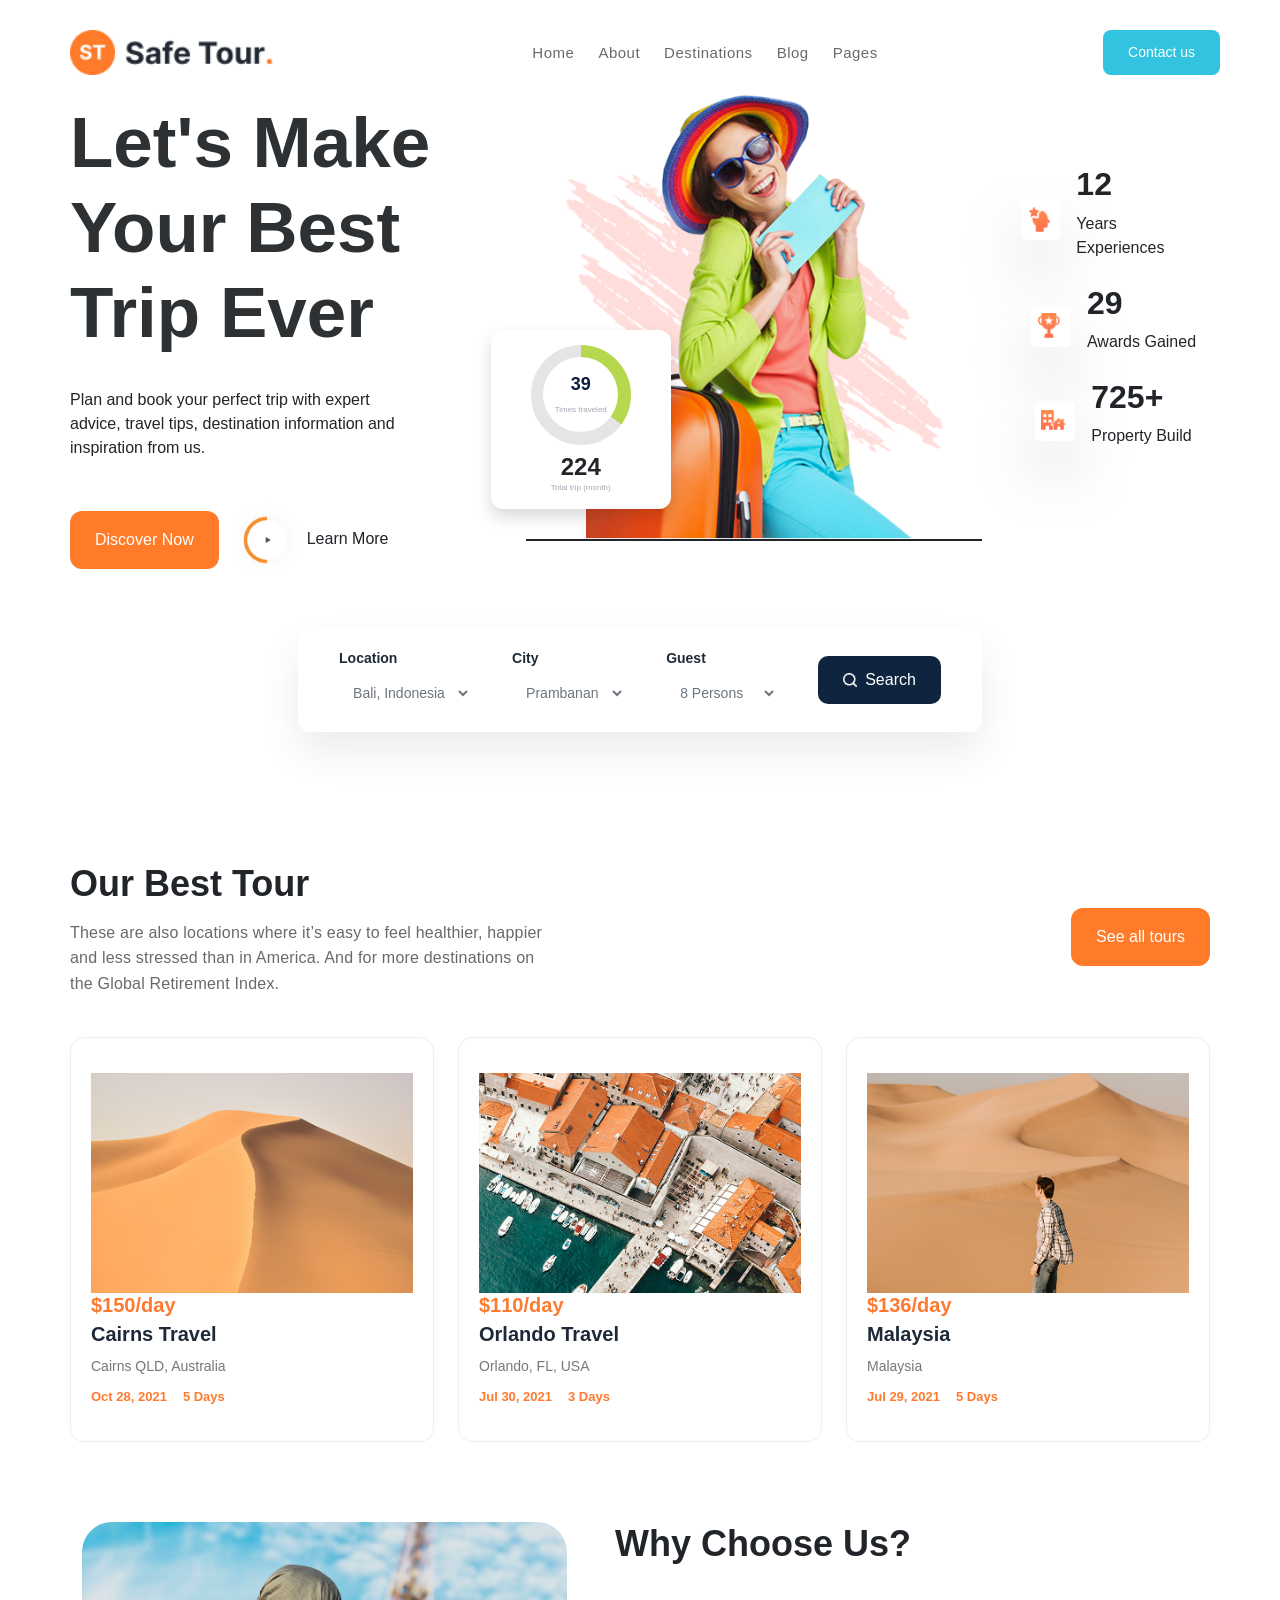
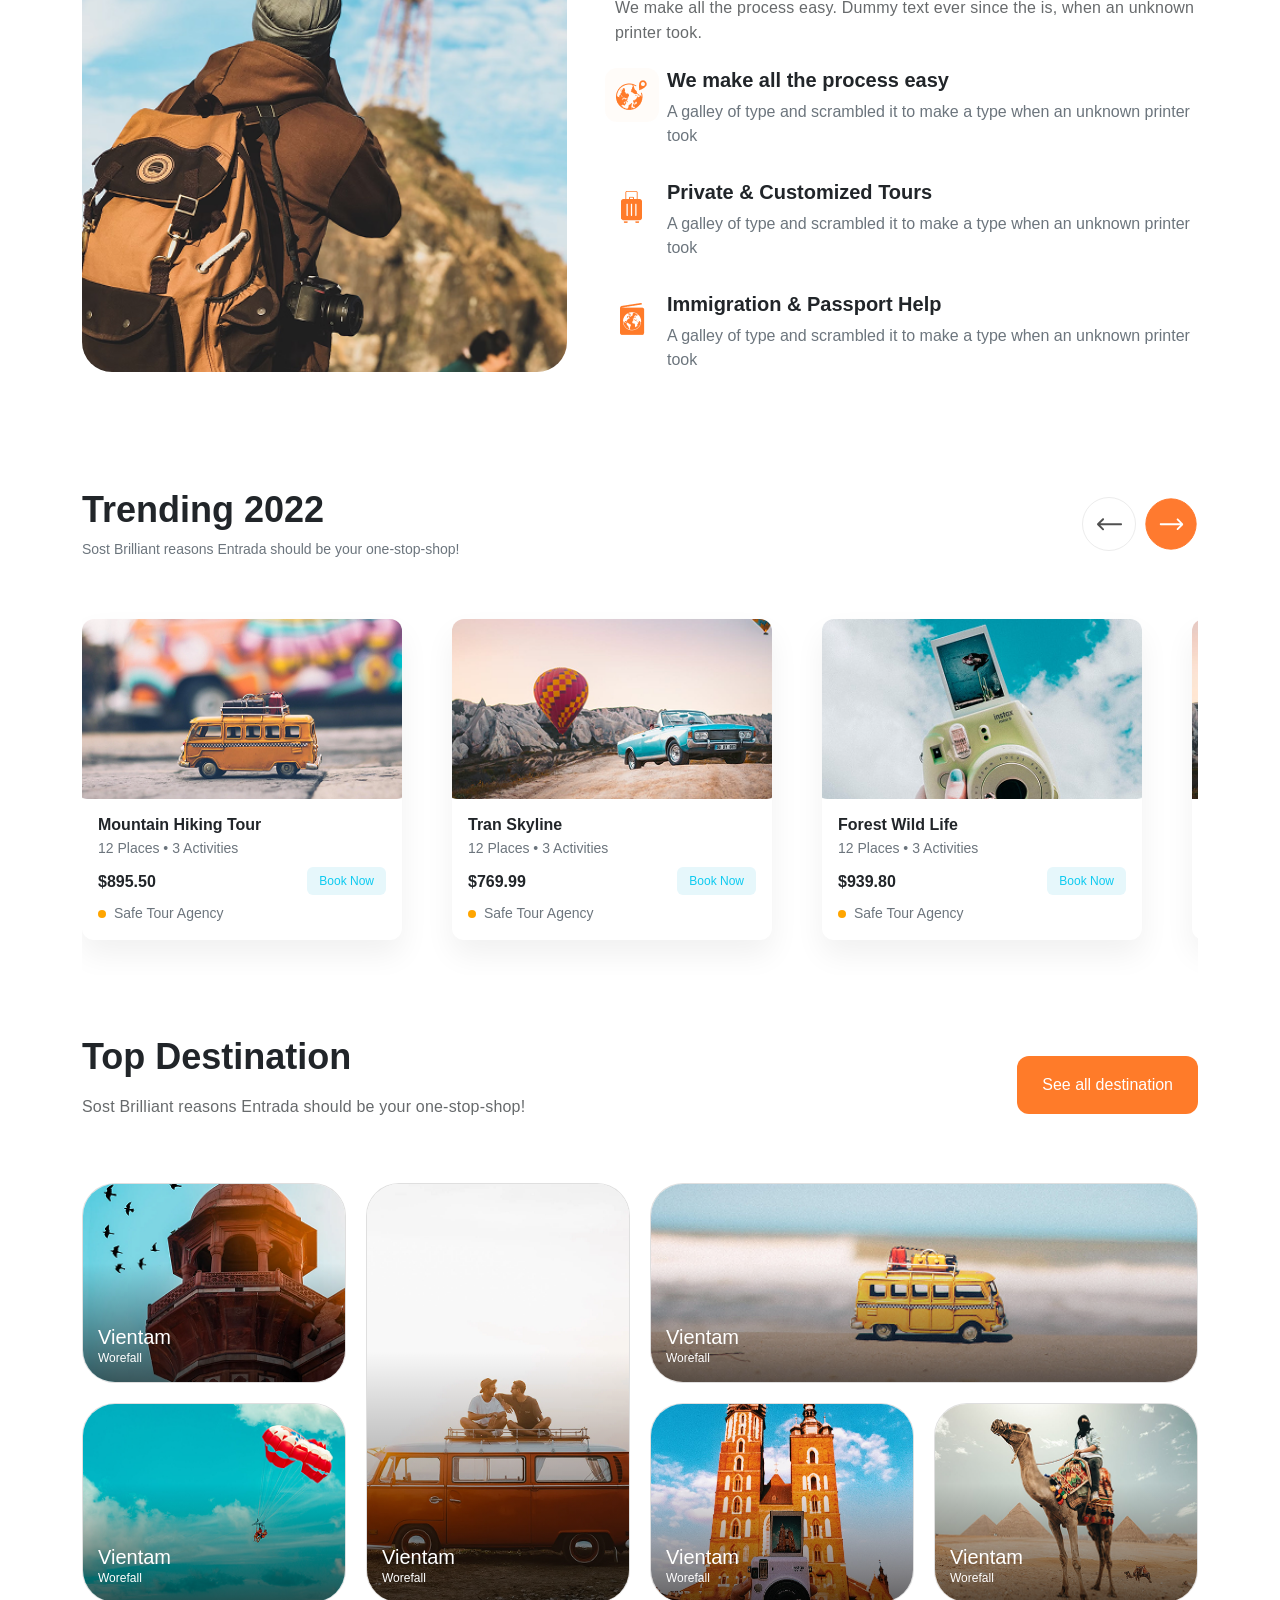
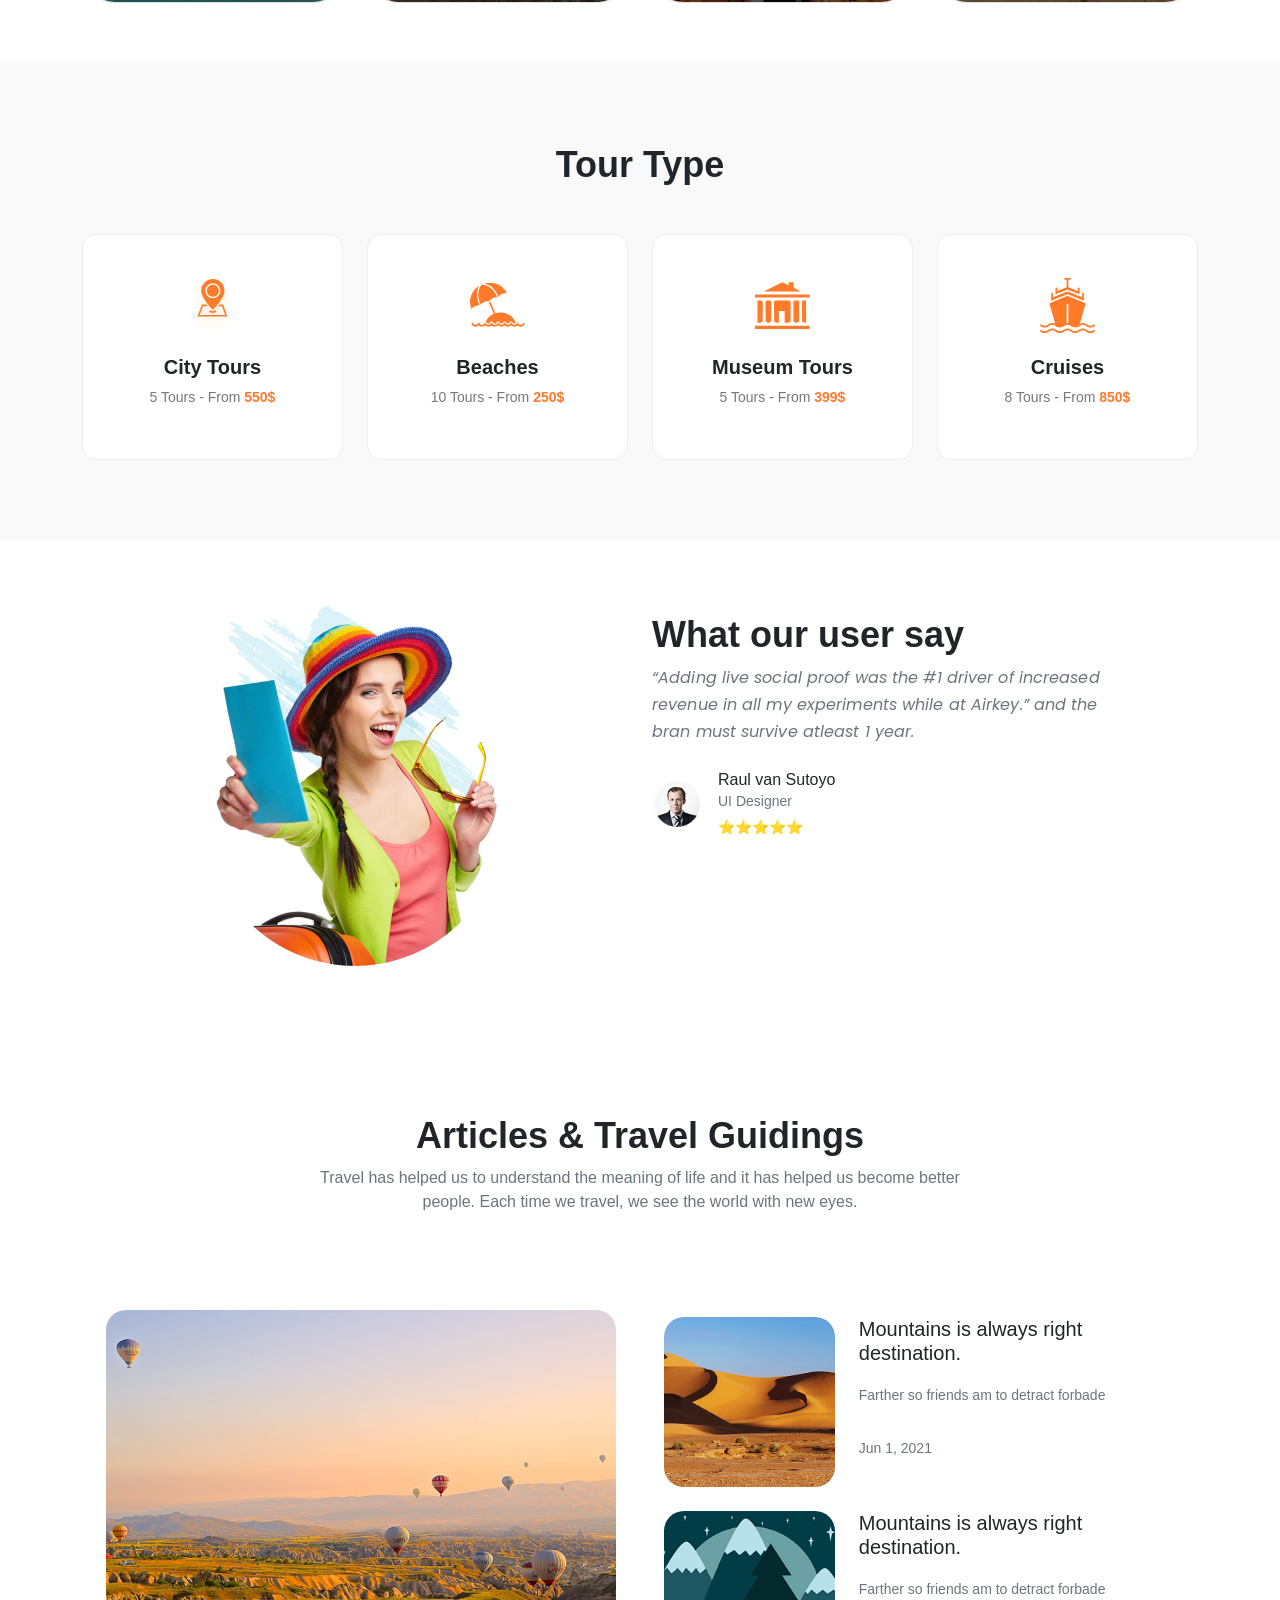
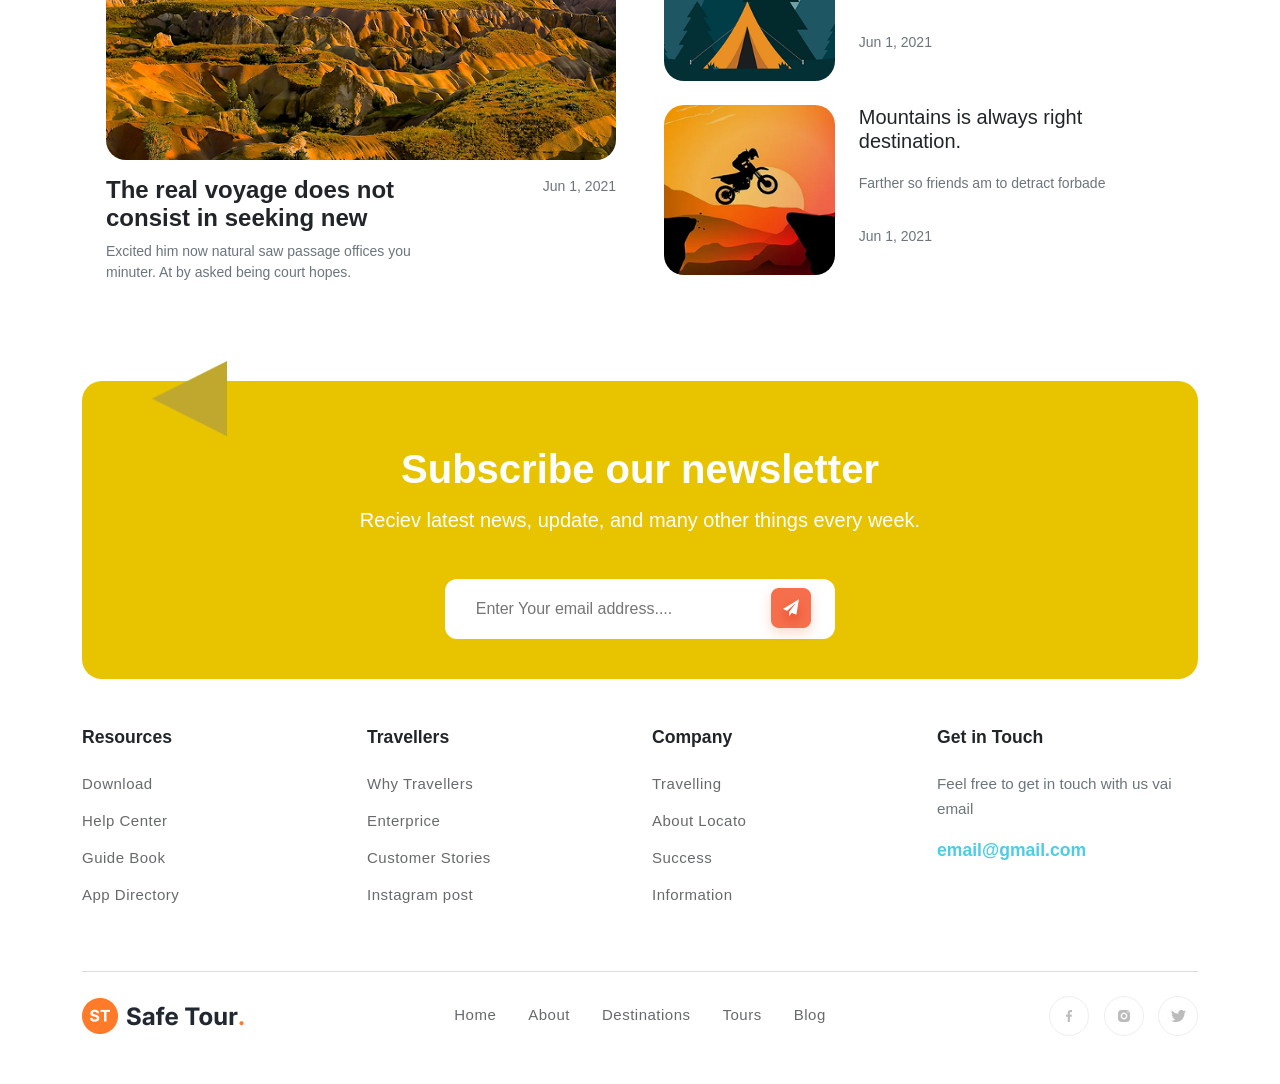
==== index.html @ f4a18849 "message" ====
<!doctype html>
<html lang="en">
  <head>
    <meta charset="UTF-8" />
    <meta name="viewport" content="width=device-width, initial-scale=1.0" />
    <title>Safe Tour</title>

    <link
      rel="stylesheet"
      href="./Assets/css/bootstrap/bootstrap-5.0.2-dist/bootstrap-5.0.2-dist/css/bootstrap.min.css"
    />
    <link rel="stylesheet" href="./Assets/css/header.css" />
    <link rel="stylesheet" href="./Assets/css/style.css" />
    <link rel="stylesheet" href="./Assets/css/hero.css" />
    <link rel="stylesheet" href="./Assets/css/our-tour.css" />
    <link rel="stylesheet" href="./Assets/css/why-choose.css" />
    <link rel="stylesheet" href="./Assets/css/trending-2022.css" />
    <link rel="stylesheet" href="./Assets/css/top-destination.css" />
    <link rel="stylesheet" href="./Assets/css/tour-types.css" />
    <link rel="stylesheet" href="./Assets/css/What-our-user-say.css" />
    <link rel="stylesheet" href="./Assets/css/footer.css" />
    <link rel="stylesheet" href="./Assets/css/subscribe.css" />
    <link
      href="https://fonts.googleapis.com/css2?family=Poppins:wght@300;400;500;600;700&display=swap"
      rel="stylesheet"
    />
    <link rel="stylesheet" href="./Assets/css/Articles.css" />
  </head>

  <body>
    <header>
      <div class="container d-flex justify-content-between align-items-center px-3 px-lg-0">
        <figure class="d-flex logo-con gap-2 mb-0">
          <img src="./Assets/images/Logo-f.png" alt="Safe Tour Logo" />
        </figure>

        <nav class="nav-con" aria-label="Main Navigation">
          <ul class="nav-links d-flex gap-4 mb-0">
            <li><a href="./index.html" class="text-decoration-none">Home</a></li>
            <li><a href="./about.html" class="text-decoration-none">About</a></li>
            <li><a href="./destinations.html" class="text-decoration-none">Destinations</a></li>
            <li><a href="./blogs.html" class="text-decoration-none">Blog</a></li>
            <li><a href="./Vietnam-tour.html" class="text-decoration-none">Pages</a></li>
          </ul>
        </nav>

        <a href="./contact.html" class="header-btn text-decoration-none">Contact us</a>

        <div class="toggle-btn resp-pd" id="burger" role="button" aria-label="Menu">
          <span></span>
          <span></span>
          <span></span>
        </div>
      </div>
    </header>

    <main >
      <!-- hero section -->
      <section>
        <div class="container hero-con">
          <div class="align-items-center hero-flex-con">
            <!-- LEFT -->
            <div class="left-hero d-flex flex-column gap-4">
              <h2 class="hero-title">Let's Make Your Best Trip Ever</h2>
              <p class="text-16 para-hero">
                Plan and book your perfect trip with expert advice, travel tips,
                destination information and inspiration from us.
              </p>

              <div class="d-flex align-items-center gap-1">
                <a href="#" class="btn btn-color-dis text-white px-4 py-3"
                  >Discover Now</a
                >
                <a
                  href="#"
                  class="text-dark play-btn-hero text-decoration-none px-1"
                >
                  <img src="./Assets/images/Play.png" alt="" />Learn More</a
                >
              </div>
            </div>

            <!-- CENTER -->
            <div
              class="mdl-hero position-relative text-center border-bottom border-dark border-2"
            >
              <figure class="hero-img mb-0">
                <img
                  src="./Assets/images/banner.png"
                  alt=""
                  class="img-fluid"
                />
              </figure>

              <div class="hero-middle-card card text-center shadow border-0">
                <div class="progress-circle mx-auto mb-2">
                  <div
                    class="inner d-flex flex-column justify-content-center align-items-center"
                  >
                    <h6 class="text-39">39</h6>
                    <small class="text-10">Times traveled</small>
                  </div>
                </div>

                <h4 class="text-20 fw-bold mb-0">224</h4>
                <p class="text-10 mb-0">Total trip (month)</p>
              </div>
            </div>

            <!-- RIGHT -->
            <div class="right-hero">
              <div class="d-flex flex-column align-items-center right-card">
                <div class="">
                  <div class="d-flex align-items-center stat-box p-1">
                    <div class="icon-box me-3">
                      <img src="./Assets/images/hero-card-icon-1.png" alt="" />
                    </div>
                    <div>
                      <h2 class="fw-bold">12</h2>
                      <p class="text-14">Years Experiences</p>
                    </div>
                  </div>
                </div>

                <div class="">
                  <div class="d-flex align-items-center stat-box p-1">
                    <div class="icon-box me-3">
                      <img src="./Assets/images/hero-card-icon-2.png" alt="" />
                    </div>
                    <div>
                      <h2 class="fw-bold">29</h2>
                      <p class="text-14">Awards Gained</p>
                    </div>
                  </div>
                </div>

                <div class="">
                  <div class="d-flex align-items-center stat-box p-1">
                    <div class="icon-box me-3">
                      <img src="./Assets/images/hero-card-icon-3.png" alt="" />
                    </div>
                    <div>
                      <h2 class="fw-bold">725+</h2>
                      <p class="text-14">Property Build</p>
                    </div>
                  </div>
                </div>
              </div>
            </div>
          </div>

          <div class="mt-5">
            <div
              class="search-box d-flex flex-wrap align-items-center justify-content-evenly"
            >
              <div class="search-item">
                <label>Location</label>
                <select>
                  <option>Bali, Indonesia</option>
                  <option>Bali, Indonesia</option>
                  <option>Bali, Indonesia</option>
                  <option>Bali, Indonesia</option>
                </select>
              </div>

              <div class="search-item">
                <label>City</label>
                <select>
                  <option>Prambanan</option>
                  <option>Indore</option>
                  <option>Bhopal</option>
                  <option>Delhi</option>
                  <option>Prambanan</option>
                </select>
              </div>

              <div class="search-item">
                <label>Guest</label>
                <select>
                  <option>8 Persons</option>
                  <option>10 Persons</option>
                  <option>81 Persons</option>
                  <option>5 Persons</option>
                  <option>2 Persons</option>
                  <option>1 Persons</option>
                </select>
              </div>

              <button class="search-btn">
                <img src="./Assets/images/search-icon.png" alt="" /> Search
              </button>
            </div>
          </div>
        </div>
      </section>

      <!-- Our Best Tour -->

      <section>
        <div class="container tour-section">
          <div
            class="tour-top-sec d-flex justify-content-between align-items-center flex-wrap mb-4"
          >
            <div class="col-lg-5">
              <h2 class="tour-heading">Our Best Tour</h2>
              <p class="tour-desc">
                These are also locations where it’s easy to feel healthier,
                happier and less stressed than in America. And for more
                destinations on the Global Retirement Index.
              </p>
            </div>
            <a href="#" class="btn btn-color-dis text-white px-4 py-3"
              >See all tours</a
            >
          </div>

          <div class="row g-4">
            <div class="col-lg-4">
              <div class="tour-card">
                <img src="./Assets/images/our-tour-img-1.png" alt="" />
                <div class="tour-content">
                  <h5 class="price">$150/day</h5>
                  <h4 class="title">Cairns Travel</h4>
                  <p class="location">Cairns QLD, Australia</p>
                  <div class="d-flex gap-3 small-text">
                    <span>Oct 28, 2021</span>
                    <span>5 Days</span>
                  </div>
                </div>
              </div>
            </div>

            <div class="col-lg-4">
              <div class="tour-card">
                <img src="./Assets/images/our-tour-img-2.png" alt="" />
                <div class="tour-content">
                  <h5 class="price">$110/day</h5>
                  <h4 class="title">Orlando Travel</h4>
                  <p class="location">Orlando, FL, USA</p>
                  <div class="d-flex gap-3 small-text">
                    <span>Jul 30, 2021</span>
                    <span>3 Days</span>
                  </div>
                </div>
              </div>
            </div>

            <div class="col-lg-4">
              <div class="tour-card">
                <img src="./Assets/images/our-tour-img-3.png" alt="" />
                <div class="tour-content">
                  <h5 class="price">$136/day</h5>
                  <h4 class="title">Malaysia</h4>
                  <p class="location">Malaysia</p>
                  <div class="d-flex gap-3 small-text">
                    <span>Jul 29, 2021</span>
                    <span>5 Days</span>
                  </div>
                </div>
              </div>
            </div>
          </div>
        </div>
      </section>

      <!-- why choose us -->

      <section class="container d-flex flex-lg-row flex-column gap-5 ">
        <figure class="choose-sec-img">
          <img src="./Assets/images/why-choose-img.png" alt="" />
        </figure>
        <div class="d-flex flex-column flex-wrap justify-content-between">
          <h2 class="tour-heading">Why Choose Us?</h2>
          <p class="tour-desc">
            We make all the process easy. Dummy text ever since the is, when an
            unknown printer took.
          </p>
          <ul class="list-con d-flex justify-content-between flex-column gap-3 m-0 p-0">
            <li
              class="d-flex gap-2 flex-row align-items-start justify-content-center"
            >
              <figure>
                <img src="./Assets/images/choose-Icon-1.png" alt="" />
              </figure>
              <div class="d-flex flex-column pl-2">
                <h4 class="fs-5 fw-bold">We make all the process easy</h4>
                <p class="text-muted">
                  A galley of type and scrambled it to make a type when an
                  unknown printer took
                </p>
              </div>
            </li>
            <li
              class="d-flex gap-2 flex-row align-items-start justify-content-center"
            >
              <figure>
                <img src="./Assets/images/choose-Icon-2.png" alt="" />
              </figure>
              <div class="d-flex flex-column pl-2">
                <h4 class="fs-5 fw-bold">Private & Customized Tours</h4>
                <p class="text-muted">
                  A galley of type and scrambled it to make a type when an
                  unknown printer took
                </p>
              </div>
            </li>
            <li
              class="d-flex gap-2 flex-row align-items-start justify-content-center"
            >
              <figure>
                <img src="./Assets/images/choose-Icon-3.png" alt="" />
              </figure>
              <div class="d-flex flex-column pl-2">
                <h4 class="fs-5 fw-bold">Immigration & Passport Help</h4>
                <p class="text-muted">
                  A galley of type and scrambled it to make a type when an
                  unknown printer took
                </p>
              </div>
            </li>
          </ul>
        </div>
      </section>

      <!-- trending 2022 -->

      <section class="trending-section">
        <div class="container">
          <div
            class="d-flex justify-content-between align-items-center mb-4 flex-wrap gap-3"
          >
            <div>
              <h3 class="tour-heading">Trending 2022</h3>
              <p class="text-muted small mb-0">
                Sost Brilliant reasons Entrada should be your one-stop-shop!
              </p>
            </div>

            <div class="d-flex gap-2">
              <button class="nav-btn prev">
                <svg
                  width="16"
                  height="8"
                  viewBox="0 0 16 8"
                  fill="none"
                  xmlns="http://www.w3.org/2000/svg"
                >
                  <path
                    d="M0.183313 4.31741C0.183501 4.3176 0.183657 4.31782 0.183875 4.318L3.44963 7.568C3.69428 7.81147 4.09 7.81056 4.33353 7.56588C4.57703 7.32122 4.57609 6.9255 4.33144 6.682L2.13881 4.5L15.375 4.50001C15.7202 4.50001 16 4.22019 16 3.87501C16 3.52982 15.7202 3.25001 15.375 3.25001L2.13884 3.25001L4.33141 1.06801C4.57606 0.824509 4.577 0.428791 4.3335 0.184134C4.08997 -0.0605842 3.69422 -0.0614277 3.44959 0.18201L0.183844 3.43201C0.183656 3.43219 0.1835 3.43241 0.183281 3.4326C-0.0615002 3.67691 -0.0607182 4.07391 0.183313 4.31741Z"
                    fill="#505050"
                  />
                </svg>
              </button>
              <button class="nav-btn next active">
                <svg
                  width="16"
                  height="8"
                  viewBox="0 0 16 8"
                  fill="none"
                  xmlns="http://www.w3.org/2000/svg"
                >
                  <path
                    d="M15.8167 3.43259C15.8165 3.4324 15.8163 3.43218 15.8161 3.43199L12.5504 0.181998C12.3057 -0.0614707 11.91 -0.0605647 11.6665 0.184123C11.423 0.428779 11.4239 0.824497 11.6686 1.068L13.8612 3.24999H0.625C0.279813 3.24999 0 3.52981 0 3.87499C0 4.22018 0.279813 4.49999 0.625 4.49999H13.8612L11.6686 6.68199C11.4239 6.92549 11.423 7.32121 11.6665 7.56586C11.91 7.81058 12.3058 7.81143 12.5504 7.56799L15.8162 4.31799C15.8163 4.31781 15.8165 4.31759 15.8167 4.3174C16.0615 4.07309 16.0607 3.67609 15.8167 3.43259Z"
                    fill="white"
                  />
                </svg>
              </button>
            </div>
          </div>

          <div class="swiper mySwiper">
            <div class="swiper-wrapper">
              <!--  cards -->
              <div class="swiper-slide">
                <div class="trend-card">
                  <img src="./Assets/images/trending-card-img-1.png" />
                  <div class="p-3">
                    <h6 class="fw-bold mb-1">Mountain Hiking Tour</h6>
                    <p class="small text-muted mb-2">
                      12 Places • 3 Activities
                    </p>
                    <div
                      class="d-flex justify-content-between align-items-center mb-2"
                    >
                      <h6 class="price mb-0">$895.50</h6>
                      <a href="#" class="book-btn">Book Now</a>
                    </div>
                    <div
                      class="d-flex align-items-center gap-2 small text-muted"
                    >
                      <span class="dot"></span> Safe Tour Agency
                    </div>
                  </div>
                </div>
              </div>

              <div class="swiper-slide">
                <div class="trend-card">
                  <img src="./Assets/images/trending-card-img-2.png" />
                  <div class="p-3">
                    <h6 class="fw-bold mb-1">Tran Skyline</h6>
                    <p class="small text-muted mb-2">
                      12 Places • 3 Activities
                    </p>
                    <div
                      class="d-flex justify-content-between align-items-center mb-2"
                    >
                      <h6 class="price mb-0">$769.99</h6>
                      <a href="#" class="book-btn">Book Now</a>
                    </div>
                    <div
                      class="d-flex align-items-center gap-2 small text-muted"
                    >
                      <span class="dot"></span> Safe Tour Agency
                    </div>
                  </div>
                </div>
              </div>

              <div class="swiper-slide">
                <div class="trend-card">
                  <img src="./Assets/images/trending-card-img-3.png" />
                  <div class="p-3">
                    <h6 class="fw-bold mb-1">Forest Wild Life</h6>
                    <p class="small text-muted mb-2">
                      12 Places • 3 Activities
                    </p>
                    <div
                      class="d-flex justify-content-between align-items-center mb-2"
                    >
                      <h6 class="price mb-0">$939.80</h6>
                      <a href="#" class="book-btn">Book Now</a>
                    </div>
                    <div
                      class="d-flex align-items-center gap-2 small text-muted"
                    >
                      <span class="dot"></span> Safe Tour Agency
                    </div>
                  </div>
                </div>
              </div>

              <div class="swiper-slide">
                <div class="trend-card">
                  <img src="./Assets/images/trending-card-img-4.png" />
                  <div class="p-3">
                    <h6 class="fw-bold mb-1">Beach Tour</h6>
                    <p class="small text-muted mb-2">
                      10 Places • 2 Activities
                    </p>
                    <div
                      class="d-flex justify-content-between align-items-center mb-2"
                    >
                      <h6 class="price mb-0">$650.00</h6>
                      <a href="#" class="book-btn">Book Now</a>
                    </div>
                    <div
                      class="d-flex align-items-center gap-2 small text-muted"
                    >
                      <span class="dot"></span> Safe Tour Agency
                    </div>
                  </div>
                </div>
              </div>

              <div class="swiper-slide">
                <div class="trend-card">
                  <img src="./Assets/images/trending-card-img-1.png" />
                  <div class="p-3">
                    <h6 class="fw-bold mb-1">City Tour</h6>
                    <p class="small text-muted mb-2">8 Places • 1 Activity</p>
                    <div
                      class="d-flex justify-content-between align-items-center mb-2"
                    >
                      <h6 class="price mb-0">$450.00</h6>
                      <a href="#" class="book-btn">Book Now</a>
                    </div>
                    <div
                      class="d-flex align-items-center gap-2 small text-muted"
                    >
                      <span class="dot"></span> Safe Tour Agency
                    </div>
                  </div>
                </div>
              </div>

              <div class="swiper-slide">
                <div class="trend-card">
                  <img src="./Assets/images/trending-card-img-2.png" />
                  <div class="p-3">
                    <h6 class="fw-bold mb-1">Desert Safari</h6>
                    <p class="small text-muted mb-2">
                      15 Places • 4 Activities
                    </p>
                    <div
                      class="d-flex justify-content-between align-items-center mb-2"
                    >
                      <h6 class="price mb-0">$720.00</h6>
                      <a href="#" class="book-btn">Book Now</a>
                    </div>
                    <div
                      class="d-flex align-items-center gap-2 small text-muted"
                    >
                      <span class="dot"></span> Safe Tour Agency
                    </div>
                  </div>
                </div>
              </div>
            </div>
          </div>
        </div>
      </section>

      <!-- Top Destination -->

      <section class="gallery-section">
        <div class="container">
          <div
            class="tour-top-sec d-flex justify-content-between align-items-center flex-wrap mb-5"
          >
            <div class="col-lg-5">
              <h2 class="tour-heading">Top Destination</h2>
              <p class="tour-desc">
                Sost Brilliant reasons Entrada should be your one-stop-shop!
              </p>
            </div>
            <a href="#" class="btn btn-color-dis text-white px-4 py-3"
              >See all destination</a
            >
          </div>
          <div>
            <div class="grid">
              <div class="card big">
                <img src="./Assets/images/top-destination-img-1.png" />
                <div class="overlay">
                  <h4>Vientam</h4>
                  <p>Worefall</p>
                </div>
              </div>

              <div class="card tall">
                <img src="./Assets/images/top-destination-img-2.png" />
                <div class="overlay">
                  <h4>Vientam</h4>
                  <p>Worefall</p>
                </div>
              </div>

              <div class="card wide">
                <img src="./Assets/images/top-destination-img-3.png" />
                <div class="overlay">
                  <h4>Vientam</h4>
                  <p>Worefall</p>
                </div>
              </div>

              <div class="card">
                <img src="./Assets/images/top-destination-img-4.png" />
                <div class="overlay">
                  <h4>Vientam</h4>
                  <p>Worefall</p>
                </div>
              </div>

              <div class="card">
                <img src="./Assets/images/top-destination-img-5.png" />
                <div class="overlay">
                  <h4>Vientam</h4>
                  <p>Worefall</p>
                </div>
              </div>

              <div class="card">
                <img src="./Assets/images/top-destination-img-6.png" />
                <div class="overlay">
                  <h4>Vientam</h4>
                  <p>Worefall</p>
                </div>
              </div>
            </div>
          </div>
        </div>
      </section>

      <!-- Tour types -->
      <section class="tour-type-section">
        <div class="container text-center">
          <h2 class="tour-heading">Tour Type</h2>

          <div class="row g-4 mt-4">
            <div class="col-lg-3 col-md-6">
              <div class="tour-card">
                <div class="icon">
                  <img src="./Assets/images/tour-type-Icon-1.svg" alt="" />
                </div>
                <h5>City Tours</h5>
                <p>5 Tours - From <span>550$</span></p>
              </div>
            </div>

            <div class="col-lg-3 col-md-6">
              <div class="tour-card">
                <div class="icon">
                  <img src="./Assets/images/tour-type-Icon-2.svg" alt="" />
                </div>
                <h5>Beaches</h5>
                <p>10 Tours - From <span>250$</span></p>
              </div>
            </div>

            <div class="col-lg-3 col-md-6">
              <div class="tour-card">
                <div class="icon">
                  <img src="./Assets/images/tour-type-Icon-3.svg" alt="" />
                </div>
                <h5>Museum Tours</h5>
                <p>5 Tours - From <span>399$</span></p>
              </div>
            </div>

            <div class="col-lg-3 col-md-6">
              <div class="tour-card">
                <div class="icon">
                  <img src="./Assets/images/tour-type-Icon-4.svg" alt="" />
                </div>
                <h5>Cruises</h5>
                <p>8 Tours - From <span>850$</span></p>
              </div>
            </div>
          </div>
        </div>
      </section>

      <!-- What our user say -->

      <section class="testimonial-section">
        <div class="container">
          <div class="row align-items-center">
            <div
              class="col-lg-6 d-flex justify-content-center align-items-center"
            >
              <div class="testimonial-container">
                <div class="testimonial-img">
                  <img
                    src="./Assets/images/user-say-img-11.png"
                    alt="User"
                    class="main-user-img"
                  />
                </div>
              </div>
            </div>

            <div class="col-lg-6 pt-sm-4">
              <h2 class="tour-heading">What our user say</h2>

              <p class="testimonial-text text-muted">
                “Adding live social proof was the #1 driver of increased revenue
                in all my experiments while at Airkey.” and the bran must
                survive atleast 1 year.
              </p>

              <div
                class="user-info d-flex align-items-lg-center text-sm-start gap-3 mt-4"
              >
                <img
                  src="./Assets/images/user-say-rating-img.png"
                  class="user-img"
                />

                <div>
                  <h6 class="mb-0">Raul van Sutoyo</h6>
                  <small class="text-muted">UI Designer</small>

                  <div class="stars mt-1">⭐⭐⭐⭐⭐</div>
                </div>
              </div>
            </div>
          </div>
        </div>
      </section>

      <!-- Articles & Travel Guidings -->

      <section class="article-container py-5">
        <div class="container">
          <div class="text-lg-center text-sm-start mb-5">
            <h3 class="tour-heading">Articles & Travel Guidings</h3>
            <p class="text-muted mx-lg-auto w-sm-100 art-para">
              Travel has helped us to understand the meaning of life and it has
              helped us become better people. Each time we travel, we see the
              world with new eyes.
            </p>
          </div>

          <div
            class="row g-5 align-items-center justify-content-between mt-lg-4  m-0 p-0"
          >
            <!-- left -->
            <div class="col-lg-6">
              <div class="art-main-card">
                <figure class="art-main-img mb-3">
                  <img
                    src="./Assets/images/article-1.png"
                    class="img-fluid"
                    alt=""
                  />
                </figure>

                <div
                  class="d-flex justify-content-between align-items-start art-img-content-gap"
                >
                  <div class="w-60">
                    <h4 class="fw-bold mb-2">
                      The real voyage does not consist in seeking new
                    </h4>
                    <p class="text-muted mb-0 small">
                      Excited him now natural saw passage offices you minuter.
                      At by asked being court hopes.
                    </p>
                  </div>

                  <p class="text-muted small mb-0 text-nowrap">Jun 1, 2021</p>
                </div>
              </div>
            </div>

            <!-- right -->
            <div
              class="col-lg-6 col-sm-12 d-flex flex-column gap-4 w-lg-50 w-sm-100 align-items-center"
            >
              <div
                class="d-flex gap-4 flex-column flex-sm-row align-items-start justify-content-center w-100"
              >
                <div class="art-img w-lg-50 w-sm-100">
                  <img src="./Assets/images/article-2.png" class="" alt="" />
                </div>

                <div
                  class="d-flex gap-4 flex-lg-column justify-content-between h-100 flex-grow-1"
                >
                  <div
                    class="d-flex flex-column justify-content-between gap-lg-3 text-start"
                  >
                    <h6 class="fw-semibold fs-5 mb-1">
                      Mountains is always right destination.
                    </h6>
                    <p class="text-muted small mb-2">
                      Farther so friends am to detract forbade
                    </p>
                  </div>
                  <p class="text-muted small mb-0">Jun 1, 2021</p>
                </div>
              </div>

              <div
                class="d-flex gap-4 flex-column flex-sm-row align-items-start justify-content-center w-100"
              >
                <div class="art-img w-lg-50 w-sm-100">
                  <img src="./Assets/images/article-3.png" class="" alt="" />
                </div>

                <div
                  class="d-flex gap-4 flex-lg-column justify-content-between h-100 flex-grow-1"
                >
                  <div
                    class="d-flex flex-column justify-content-between gap-lg-3 text-start"
                  >
                    <h6 class="fw-semibold fs-5 mb-1">
                      Mountains is always right destination.
                    </h6>
                    <p class="text-muted small mb-2">
                      Farther so friends am to detract forbade
                    </p>
                  </div>
                  <p class="text-muted small mb-0">Jun 1, 2021</p>
                </div>
              </div>

              <div
                class="d-flex gap-4 flex-column flex-sm-row align-items-start justify-content-center w-100"
              >
                <div class="art-img w-lg-50 w-sm-100">
                  <img src="./Assets/images/article-4.png" class="" alt="" />
                </div>

                <div
                  class="d-flex gap-4 flex-lg-column justify-content-between h-100 flex-grow-1"
                >
                  <div
                    class="d-flex flex-column justify-content-between gap-lg-3 text-start"
                  >
                    <h6 class="fw-semibold fs-5 mb-1">
                      Mountains is always right destination.
                    </h6>
                    <p class="text-muted small mb-2">
                      Farther so friends am to detract forbade
                    </p>
                  </div>
                  <p class="text-muted small mb-0">Jun 1, 2021</p>
                </div>
              </div>
            </div>
          </div>
        </div>
      </section>

      <!-- Subscribe our newsletter -->

      <section class="container">
        <div class="subscribe-container">
          <div class="sub-con-img">
            <img src="./Assets/images/sub-top-icon.png" alt="" />
          </div>
          <div
            class="d-flex gap-1 flex-column justify-content-evenly text-center mt-2"
          >
            <h3 class="fw-bold fs-1">Subscribe our newsletter</h3>
            <p class="fs-5 mx-auto">
              Reciev latest news, update, and many other things every week.
            </p>
            <div class="sub-search-box mt-4 ">
              <input
                type="text"
                placeholder="Enter Your email address...."
                class=""
              />
              <a href=""
                ><img src="./Assets/images/Send.png" alt="" class="pt-2"
              /></a>
            </div>
          </div>
        </div>
      </section>
    </main>

    <!-- footer -->
    <footer class="footer py-5">
      <div class="container">
        <div class="row gy-4 mb-5">
          <div class="col-6 col-md-3">
            <h5 class="footer-heading">Resources</h5>
            <ul class="list-unstyled footer-links">
              <li><a href="#">Download</a></li>
              <li><a href="#">Help Center</a></li>
              <li><a href="#">Guide Book</a></li>
              <li><a href="#">App Directory</a></li>
            </ul>
          </div>
          <div class="col-6 col-md-3">
            <h5 class="footer-heading">Travellers</h5>
            <ul class="list-unstyled footer-links">
              <li><a href="#">Why Travellers</a></li>
              <li><a href="#">Enterprice</a></li>
              <li><a href="#">Customer Stories</a></li>
              <li><a href="#">Instagram post</a></li>
            </ul>
          </div>
          <div class="col-6 col-md-3">
            <h5 class="footer-heading">Company</h5>
            <ul class="list-unstyled footer-links">
              <li><a href="#">Travelling</a></li>
              <li><a href="#">About Locato</a></li>
              <li><a href="#">Success</a></li>
              <li><a href="#">Information</a></li>
            </ul>
          </div>
          <div class="col-6 col-md-3">
            <h5 class="footer-heading">Get in Touch</h5>
            <p class="footer-text">
              Feel free to get in touch with us vai email
            </p>
            <a href="mailto:email@gmail.com" class="footer-email"
              >email@gmail.com</a
            >
          </div>
        </div>

        <hr class="my-4 text-muted opacity-25" />

        <div class="row align-items-center gy-4">
          <div class="col-12 col-lg-3 text-center text-lg-start">
            <img src="./Assets/images/Logo-f.png" alt="Safe Tour Logo" />
          </div>

          <div class="col-12 col-lg-6">
            <ul class="nav justify-content-center footer-bottom-nav">
              <li class="nav-item"><a class="nav-link" href="./index.html">Home</a></li>
              <li class="nav-item"><a class="nav-link" href="./about.html">About</a></li>
              <li class="nav-item">
                <a class="nav-link" href="#">Destinations</a>
              </li>
              <li class="nav-item"><a class="nav-link" href="#">Tours</a></li>
              <li class="nav-item"><a class="nav-link" href="#">Blog</a></li>
            </ul>
          </div>

          <div class="col-12 col-lg-3 text-center text-lg-end">
            <div class="social-icons">
              <a href="#" class="social-btn text-center"
                ><img src="./Assets/images/f-icon.png" alt=""
              /></a>
              <a href="#" class="social-btn text-center"
                ><img src="./Assets/images/i-icon.png" alt=""
              /></a>
              <a href="#" class="social-btn text-center"
                ><img src="./Assets/images/t-icon.png" alt=""
              /></a>
            </div>
          </div>
        </div>
      </div>
    </footer>

    <script src="https://cdn.jsdelivr.net/npm/swiper@11/swiper-bundle.min.js"></script>
    <script src="./Assets/js/header.js"></script>
    <script src="./Assets/js/trending-2022.js"></script>
  </body>
</html>
---- Assets/css/header.css ----
header{
    position: fixed;   
  top: 0;
  left: 0;
  width: 100%;
  transition: all 0.3s ease;
  z-index: 1000;
  padding: 30px 0px;

}

header.sticky{
  width: 100%;
  background: white;
  box-shadow: 0 5px 20px rgba(0,0,0,0.1);
  padding: 12px 0;
  animation: slideDown 0.8s ease;
}

@keyframes slideDown {

0%{
transform: translateY(-100%);
}

100%{
transform: translateY(0);
}

}


.logo-con{
  align-items: center;
  margin-left: -10x;
}

.logo-con img{
  /* width: 45px; */
  height: 45px;
}

.logo-con h1{
  font-size: 26px;
  font-weight: 600;
  color: black;
}

.nav-links{
  align-items: center;
  margin-bottom: 0;
}

.nav-links li{
  list-style: none;
}

.nav-links a{
  position: relative;
  display: inline-block;
  color: rgba(103, 106, 108, 1);
  font-size: 15px;
  letter-spacing: 0.5px;
  font-weight: 500;
}

.nav-links a::after{
  content: "";
  width: 0%;
  height: 2px;
  background: orange;
  position: absolute;
  bottom: -5px;
  left: 0;
  transition: 0.3s;
}

.nav-links a:hover::after{
  width: 100%;
}

.nav-links a:hover{
  color: black;
  
}

.header-btn{
      margin-right: -10px;
  background-color: #31c3e0;
  color: white;
  padding: 12px 25px;
  border-radius: 8px;
  font-size: 14px;
  transition: 0.3s;
}

.header-btn:hover{
  background-color: rgb(30, 170, 200);
  color: white;
}

.toggle-btn{
  display: none;
  flex-direction: column;
  gap: 6px;
  cursor: pointer;
}

.toggle-btn span{
  width: 30px;
  height: 3px;
  background: black;
  transition: 0.3s;
}

.toggle-btn.active span:nth-child(1){
  transform: translateY(9px) rotate(45deg);
}

.toggle-btn.active span:nth-child(2){
  opacity: 0;
}

.toggle-btn.active span:nth-child(3){
  transform: translateY(-9px) rotate(-45deg);
}

/* Large screens */
@media (min-width: 1200px){
  .nav-links{
    gap: 30px;
  }
}

/* Laptops */
@media (max-width: 1199px){
  .nav-links{
    gap: 20px;
  }

  .logo-con h1{
    font-size: 24px;
  }
}

/* Tablets */
@media (max-width: 991px){

  .toggle-btn{
    display: flex;
  }

 .nav-con{
    position: fixed;
    top: 60px;
    right: -100%;  
    width: 100%;
    height: 100%;
    background: black;
    padding: 80px 20px 20px;
    transition: 0.6s ease;
    z-index: 1000;
  }

  .nav-con.active{
    right: 0; 
    opacity: 1;
    transform: translateY(0);
    background-color: black;
    height: 100vh;  
  }

  .nav-links{
    display: flex;
    flex-direction: column;
    gap: 18px;
    align-items: flex-start;
    padding-left: 10px !important;
  }

  .nav-links a{
    font-size: 20px;
    color: white;
    display: inline-block;
    transition: all 0.3s ease;
  }

  .nav-links li{
    width: 100%;
    padding-bottom: 8px;
    border-bottom: 1px solid rgba(255,255,255,0.2);
  }

 

  .header-btn{
    display: none;
  }
}

/* Mobile */
@media (max-width: 576px){

  header{
    padding: 12px 0;
  }

 
  .logo-con h1{
    font-size: 20px;
  }
  .logo-con{
  margin-left: 0px;
}

/* .resp-pd{
  padding-right: 25px !important;
} */

  

 
}
---- Assets/css/style.css ----
*{
  padding: 0;
  margin: 0;
  box-sizing: border-box;
}

body{
  font-family: 'Inter', sans-serif;
  list-style: none;
  overflow-x: hidden;
  padding: 0;
  margin: 0;

}

header .container{
  padding: 0px;
}




@media (max-width: 576px) {
  .container{
  margin-right: 12px !important;
  margin-left: 5px !important;
  }
}
---- Assets/css/hero.css ----
.hero-con{
  padding: 50px 0;
}
.hero-flex-con{
  display: flex;
  flex-direction: row;
  flex-wrap: wrap;
}

.left-hero{
  width: 40%;
  padding-top:  50px;
}

.mdl-hero{
  width: 40%;
}

.right-hero{
  width: 20%;
}


.hero-title{
  color: rgba(45, 49, 52, 1);
  font-size: 71px;
  font-weight: 700;
}

.hero-text{
  color: #777;
  margin: 20px 0;
}
.para-hero{
  padding-right: 120px;
}
.btn-color-dis{
  border-radius: 12px !important;
  background-color: rgba(255, 123, 41, 1);
}

.play-btn-hero img{
  height: 80px;
  width: 80px;
}

/* IMAGE */
.hero-img{
width: 100%;
  height: 450px;
  object-fit: contain;
  background-image: url("../images/banner-bg.png");
  background-repeat: no-repeat;
  background-position: center;
  background-size: contain;
}
.hero-img img{
  width: 100%;
  height: 100%;
  object-fit: contain;
}


.hero-middle-card{
  position: absolute;
  bottom: 30px;
  left: 12%;
  transform: translateX(-50%);
  width: 180px;
  padding: 15px;
  border-radius: 12px;
}


.progress-circle{
  width: 100px;
  height: 100px;
  border-radius: 50%;
  background: conic-gradient(#b6d84f 35%, #e5e5e5 0%);
  display: flex;
  align-items: center;
  justify-content: center;
}

.progress-circle .inner{
  width: 75px;
  height: 75px;
  background: white;
  border-radius: 50%;
}
.text-10{
  font-size: 8px;
  color: rgba(165, 168, 180, 1);
}
.text-39{
  color: rgba(13, 30, 63, 1);
  font-size: 18px;
  font-weight: 700;
}


/* right section */
.icon-box{
      height: 40px;
    width: 40px;
    background-color: rgba(255, 255, 255, 0.982);
   border-radius: 5px;
   padding: 5px;
   border: 0.1px solid  rgba(255, 255, 255, 1);
   box-shadow: 0px 30px 60px -10px rgba(0, 0, 0, 0.5);
}

.icon-box img{
  width: 25px;
  height: 25px;
  object-fit: contain;
}
.text-25{
  color: rgba(10, 25, 45, 1);
  font-size: 28px;
  font-weight: 800;
}
.right-card{
  margin-left: 35px;
}

/* hero bottom secton  */

.search-box{
  padding: 20px 30px;
  border-radius: 12px;
  box-shadow: 0px 20px 40px rgba(0,0,0,0.08);
  gap: 30px;
  margin: auto;
  width: 60%;
}

.search-item{
  display: flex;
  flex-direction: column;
}

.search-item label{
  font-size: 14px;
  font-weight: 600;
  color: #1e2a3a;
  margin-bottom: 5px;
}

.search-item select{
  border: none;
  background: transparent;
  color: #6c757d;
  font-size: 14px;
  outline: none;
  padding: 10px;
  border-radius: 10px;
}

.search-btn{
  background: #0f243e;
  color: white;
  border: none;
  padding: 12px 25px;
  border-radius: 10px;
  font-size: 16px;
  display: flex;
  align-items: center;
  gap: 8px;
}

.search-btn img{
 width: 14px;
}


@media (max-width:778px) {
  .hero-flex-con{
    margin: 20px;
  }
  .left-hero{
  width: 100%;
          padding-top: 45px;

}

.mdl-hero{
  width: 100%;
}

.right-hero{
  width: 100%;
          margin: 20px 0px;
}
.hero-title {
    font-size: 45px;}
    .para-hero{
    padding-right: 0px;
}

.hero-con {
    padding-top:  60px;
}
.right-card {
  margin-top: 20px;
    margin-left: 0px;
    display: flex;
    flex-direction: row !important;
}
.search-box {
    padding: 0px ; 
    border-radius: 12px;
    gap: 0px; 
     margin:0px; 
     width: 100%;
     margin-top: -33px;
             padding-bottom: 20px;
}
}
---- Assets/css/our-tour.css ----
.tour-section{
  padding: 80px 0;
}

.tour-title{
  font-size: 40px;
  font-weight: 700;
  margin-bottom: 10px;
}

.tour-desc{
  color: rgba(103, 106, 108, 1);
  font-size: 16px;
  line-height: 1.6;
  margin-top: 15px;
  letter-spacing: 0.2px;
}

.tour-section.tour-card{
  background: rgba(255, 255, 255, 1);
  border-radius: 12px;
  overflow: hidden;
  box-shadow: 0px 20px 40px rgba(0,0,0,0.06);
  transition: 0.3s;

}

.tour-section .tour-card img{
  width: 100%;
  height: 220px;
  object-fit: cover;
}

.tour-section.tour-content{
  padding: 20px;
}

.tour-section .price{
  color: #ff7a2f;
  font-weight: 600;
  margin-bottom: 5px;
}

.title{
  font-size: 20px;
  font-weight: 700;
  color: #1e2a3a;
}

.location{
  color: #888;
  font-size: 14px;
  margin: 10px 0;
}

.small-text{
  font-size: 13px;
  color: #999;
}

.tour-card:hover{
  transform: translateY(-5px);
}

/* TABLET */
@media (max-width: 991px){
  .tour-title{
    font-size: 32px;
  }

  .tour-card img{
    height: 200px;
  }
}

/* MOBILE */
@media (max-width: 576px){

  .tour-section{
    padding: 50px 12px;
  }

  .tour-title{
    font-size: 26px;
  }

  .tour-desc{
    font-size: 14px;
  }
  .tour-card{
    width: 90%;
    margin: auto;
  }

  .tour-card img{
    height: 180px;
    width: 100%;
  }

  .tour-content{
    padding: 15px;
  }

  .title{
    font-size: 18px;
  }

  .price{
    font-size: 16px;
  }

  .small-text{
    font-size: 12px;
  }

  .tour-top-sec {
    margin-left: 20px;
    margin-top: -20px;
  }
}
---- Assets/css/why-choose.css ----
.choose-sec-img{
  width: 50%;
}

.choose-sec-img img{
      width: 100%;
    height: 450px;
    object-fit: cover;
    border-radius: 30px;
}

.list-con{
  margin-left: -10px !important;
}

@media (max-width:768px) {
  .choose-sec-img{
  width: 100%;
}
.choose-sec-img img{
  height: 300px;
}
}
---- Assets/css/trending-2022.css ----
.trending-section{
  padding: 100px 0px 0px 0px;
}

.mySwiper{
  padding: 20px 0;
  /* overflow-x: visible !important; */
  overflow: hidden;
}

.swiper-wrapper{
  display: flex;
  gap: 20px;
   overflow: visible;
}

.mySwiper::-webkit-scrollbar {
  display: none;
}

.swiper-slide{
  width: auto;
}

.trend-card{
  width: 320px !important;
  background: #fff;
  border-radius: 12px;
  overflow: hidden;
  box-shadow: 0 15px 30px rgba(0,0,0,0.06);
  transition: 0.3s;
  margin: 15px 0px;

}

.trend-card img{
  width: 100% !important;
  height: 180px;
  object-fit: cover;
}

.trend-card:hover{
  transform: translateY(-5px) scale(1.03);
}

.price{
  font-weight: 700;
}

.book-btn{
  background: #e6f7fb;
  color: #0dcaf0;
  padding: 5px 12px;
  border-radius: 6px;
  font-size: 12px;
  text-decoration: none;
}

.dot{
  width: 8px;
  height: 8px;
  background: orange;
  border-radius: 50%;
}
.nav-btn{
  width: 54px;
  height: 54px;
  border-radius: 50%;
  border: 1px solid #ececec;
  background: #fff;
  display: flex;
  align-items: center;
  justify-content: center;
  transition: 0.3s;
}

.nav-btn svg{
  width: 25px;
  height: 25px;
}

.nav-btn svg path{
  fill: #505050;
  transition: 0.3s;
}

.nav-btn.active{
  background: #ff7a2f;
  border-color: #ff7a2f;
  transform: scale(0.95);
}

.nav-btn.active svg path{
  fill: #fff;
}

.nav-btn:hover{
  background: #ff7a2f;
  border-color: #ff7a2f;
}

.nav-btn:hover svg path{
  fill: #fff;
}

@media (max-width:768px) {
  
  .trending-section{
  padding: 40px 0px;
  margin: 10px;
}
 .trend-card {
    max-width: 260px;
  }
}
---- Assets/css/top-destination.css ----
.gallery-section{
  padding: 60px 0;
  overflow-x: hidden !important;
}

.grid{
  display: grid;
  grid-template-columns: repeat(4, minmax(0,1fr));
  grid-auto-rows: 200px;
  gap: 20px;
}

.gallery-section .card{
  position: relative;
  overflow: hidden;
  width: 100%;
  height: 100%;
  border-radius: 33px;
}

.gallery-section  .card img{
  width: 100%;
  height: 100%;
  object-fit: cover;
  display: block;
  transition: 0.4s;
  overflow: hidden;
}

.gallery-section  .card:hover img{
  transform: scale(1.08);
}

.gallery-section  .card::after{
  content: "";
  position: absolute;
  inset: 0;
  background: linear-gradient(to top, rgba(0,0,0,0.6), transparent 60%);
}

.overlay{
  position: absolute;
  bottom: 15px;
  left: 15px;
  color: #fff;
  z-index: 2;
}

.overlay h4{
  margin: 0;
  font-size: 20px;
  font-weight: 500;
}

.overlay p{
  font-size: 12px;
  margin: 0;
}

.card:nth-child(1){
  grid-column: 1 / 2;
  grid-row: 1 / 2;
}

.card:nth-child(2){
  grid-column: 1 / 2;
  grid-row: 2 / 3;
}

.card:nth-child(3){
  grid-column: 2 / 3;
  grid-row: 1 / 3;
}

.card:nth-child(4){
  grid-column: 3 / 5;
  grid-row: 1 / 2;
}

.card:nth-child(5){
  grid-column: 3 / 4;
  grid-row: 2 / 3;
}

.card:nth-child(6){
  grid-column: 4 / 5;
  grid-row: 2 / 3;
}

/* TABLET */
@media (max-width: 991px){
  .grid{
    grid-template-columns: repeat(2, 1fr);
    grid-auto-rows: 180px;
  }

  .card{
    grid-column: auto !important;
    grid-row: auto !important;
  }
}

/* MOBILE FIX (IMPORTANT) */
@media (max-width: 576px){
  .gallery-section{
    padding: 40px 0;
  }

  .grid{
    grid-template-columns: 1fr;
    grid-auto-rows: auto;
    gap: 15px;
  }

  .card{
    height: 220px;
  }

  .overlay{
    bottom: 10px;
    left: 10px;
  }

  .overlay h4{
    font-size: 14px;
  }

  .overlay p{
    font-size: 11px;
  }
}
---- Assets/css/tour-types.css ----
.tour-type-section{
  padding: 80px 0;
  background: #f9f9f9;
}

.tour-heading{
  font-size: 36px;
  font-weight: 800;
}

.tour-card{
  background: #fff;
  border-radius: 14px;
  padding: 35px 20px;
  border: 1px solid #eee;
  transition: 0.3s;
  height: 100%;
}

.icon{
  width: 70px;
  height: 70px;
  margin: 0 auto 15px;
  display: flex;
  align-items: center;
  justify-content: center;
}

.icon img{
  width: 55px;
  height: 55px;
  transition: 0.3s;
}

.tour-card h5{
  font-weight: 600;
  margin-bottom: 8px;
}

.tour-card p{
  font-size: 14px;
  color: #777;
}

.tour-card span{
  color: #ff7a2f;
  font-weight: 600;
}

/* HOVER EFFECT */
.tour-card:hover{
  transform: translateY(-8px);
  box-shadow: 0 20px 40px rgba(0,0,0,0.08);
  border-color: transparent;
}

.tour-card:hover .icon img{
  transform: scale(1.2);
}

/* Responsive */
@media (max-width: 991px){
  .tour-heading{
    font-size: 30px;
  }
}

@media (max-width: 576px){
  .tour-type-section{
    padding: 50px 0;
  }

  .tour-heading{
    font-size: 24px;
  }

  .tour-card{
    padding: 25px 15px;
  }

  .icon{
    width: 60px;
    height: 60px;
  }

  .icon img{
    width: 60px;
    height: 60px;
  }
}
---- Assets/css/What-our-user-say.css ----
.testimonial-section{
  padding: 0px 0 50px 0px;
  margin-top: -80px;
}

.testimonial-img{
  background-image: url(../images/user-say-img-bg.png);
    background-repeat: no-repeat;
    background-position: center;
    background-size: contain;
}

.testimonial-img img{
  width: 100%;
  max-width: 350px;
}

.testimonial-title{
  font-size: 36px;
  font-weight: 700;
  margin-bottom: 15px;
}

.testimonial-text{
  color: rgba(103, 106, 108, 1);
  line-height: 1.7;
  max-width: 450px;
  font-family: 'Poppins', sans-serif !important;
  font-style: italic;
  font-size: 16px;
  letter-spacing: 0.1px;
}

.user-img{
  width: 50px;
  height: 50px;
  border-radius: 50%;
}

.stars{
  color: #ff7a2f;
  font-size: 14px;
}








@media (max-width: 991px){
  .testimonial-title{
    font-size: 30px;
    text-align: center;
  }

  .testimonial-text{
    text-align: center;
    margin: auto;
  }

  .user-info{
    justify-content: center;
  }
   .testimonial-section{margin-top: -50px;}
}



@media (max-width: 576px){
  .testimonial-section{
    padding: 0px 0 20px 0;
    margin-top: -70px;
  }

  .testimonial-title{
    font-size: 24px;
  }

  .testimonial-text{
    font-size: 14px;
    text-align: start;
  }

  .testimonial-img img{
    max-width: 260px;
  }
  .user-info{
    justify-content: start;
  }
}
---- Assets/css/footer.css ----
.footer {
  background-color: #fff;
  font-family: 'Inter', sans-serif;
}

.footer-heading {
  font-weight: 700;
  font-size: 1.1rem;
  margin-bottom: 1.5rem;
  color: #212529;
}

.footer-links li {
  margin-bottom: 0.8rem;
}

.footer-links a {
  text-decoration: none;
  color: rgba(103, 106, 108, 1);
  font-size: 15px;
  letter-spacing: 0.5px;
  font-weight: 500;
  transition: color 0.3s ease;
}

.footer-links a:hover {
  color: black;
}

.footer-text {
  color: #6c757d;
  font-size: 0.95rem;
  line-height: 1.6;
}

.footer-email {
  color: #4dcce6; 
  text-decoration: none;
  font-weight: 600;
  font-size: 1.1rem;
}


.footer-logo {
  height: 40px; 
  width: auto;
}

.footer-bottom-nav .nav-link {
  color: rgba(103, 106, 108, 1);
  font-size: 15px;
  letter-spacing: 0.5px;
  font-weight: 500;
  padding: 0.5rem 1rem;
}

.footer-bottom-nav .nav-link:hover {
  color: black;
}


.social-icons .social-btn {
  display: inline-flex;
  align-items: center;
  justify-content: center;
  width: 40px;
  height: 40px;
  border-radius: 50%;
  border: 1px solid #eee;
  color: #6c757d;
  text-decoration: none;
  margin-left: 10px;
  transition: all 0.3s ease;
}

.social-btn:hover {
  background-color: #f8f9fa;
  border-color: #ddd;
  color: #212529;
}


@media (max-width: 991px) {
  .footer-heading {
    margin-top: 1rem;
  }
}
---- Assets/css/subscribe.css ----
.subscribe-container{
  padding: 10px 0 40px 0;
  background-color: rgba(232, 196, 0, 1);
  border-radius: 20px;
  color: rgba(255, 255, 255, 1);
}

.sub-con-img{
  margin-top: -30px;
  padding-left: 70px;
}

.sub-con-img img{
  position: relative;
  width: 75px;
  height: 76px;
  
}

.sub-search-box{
  background-color: rgba(255, 255, 255, 1);
  border-radius: 12px;
  padding: 20px 10px;
  height: 60px;
  width: 35%;
  margin: auto;
  text-align: center;
  display: flex;
  justify-content: space-between;
  align-items: center;
}

.sub-search-box input{
  width: 80%;
  padding: 10px 20px;
  border: 1px solid white;
  border-radius: 10px;
}

.sub-search-box input:focus {
  outline: none;
  border: 1px solid transparent;
  box-shadow: 0 0 0 2px rgba(226, 231, 232, 0.295); 
}


@media (max-width:480px) {
  .sub-search-box{
    width: 80%;
  }
  .sub-con-img img{
  width: 50px;
  height: 50px;
  
}
.sub-con-img{
  padding-left: 40px;
}
}
---- Assets/css/Articles.css ----
.article-container{
   margin: 50px 0px;
}

.art-para{
  max-width: 60%;
}

.art-main-img img{
  width: 100%;
  height: 450px;
  object-fit: fill;
  border-radius: 20px;
}

.art-img{
  height: 170px;
  flex-shrink: 0;
  border-radius: 20px;
}

.art-img img{
  width: 100%;
  height: 100%;
  object-fit: fill;
  border-radius: 20px;
}
.art-img-content-gap{
  gap: 90px !important;
}


/* Mobile */
@media (max-width: 576px){

  .article-container{
   margin:  0px;
}
  .art-main-img img{
    height: 250px;
  }

  .art-img{
    width: 100%;
    height: 200px;
  }

  .art-para{
  max-width: 100vw !important;
}
.art-img-content-gap{
  gap: 40px !important;
}
  
}
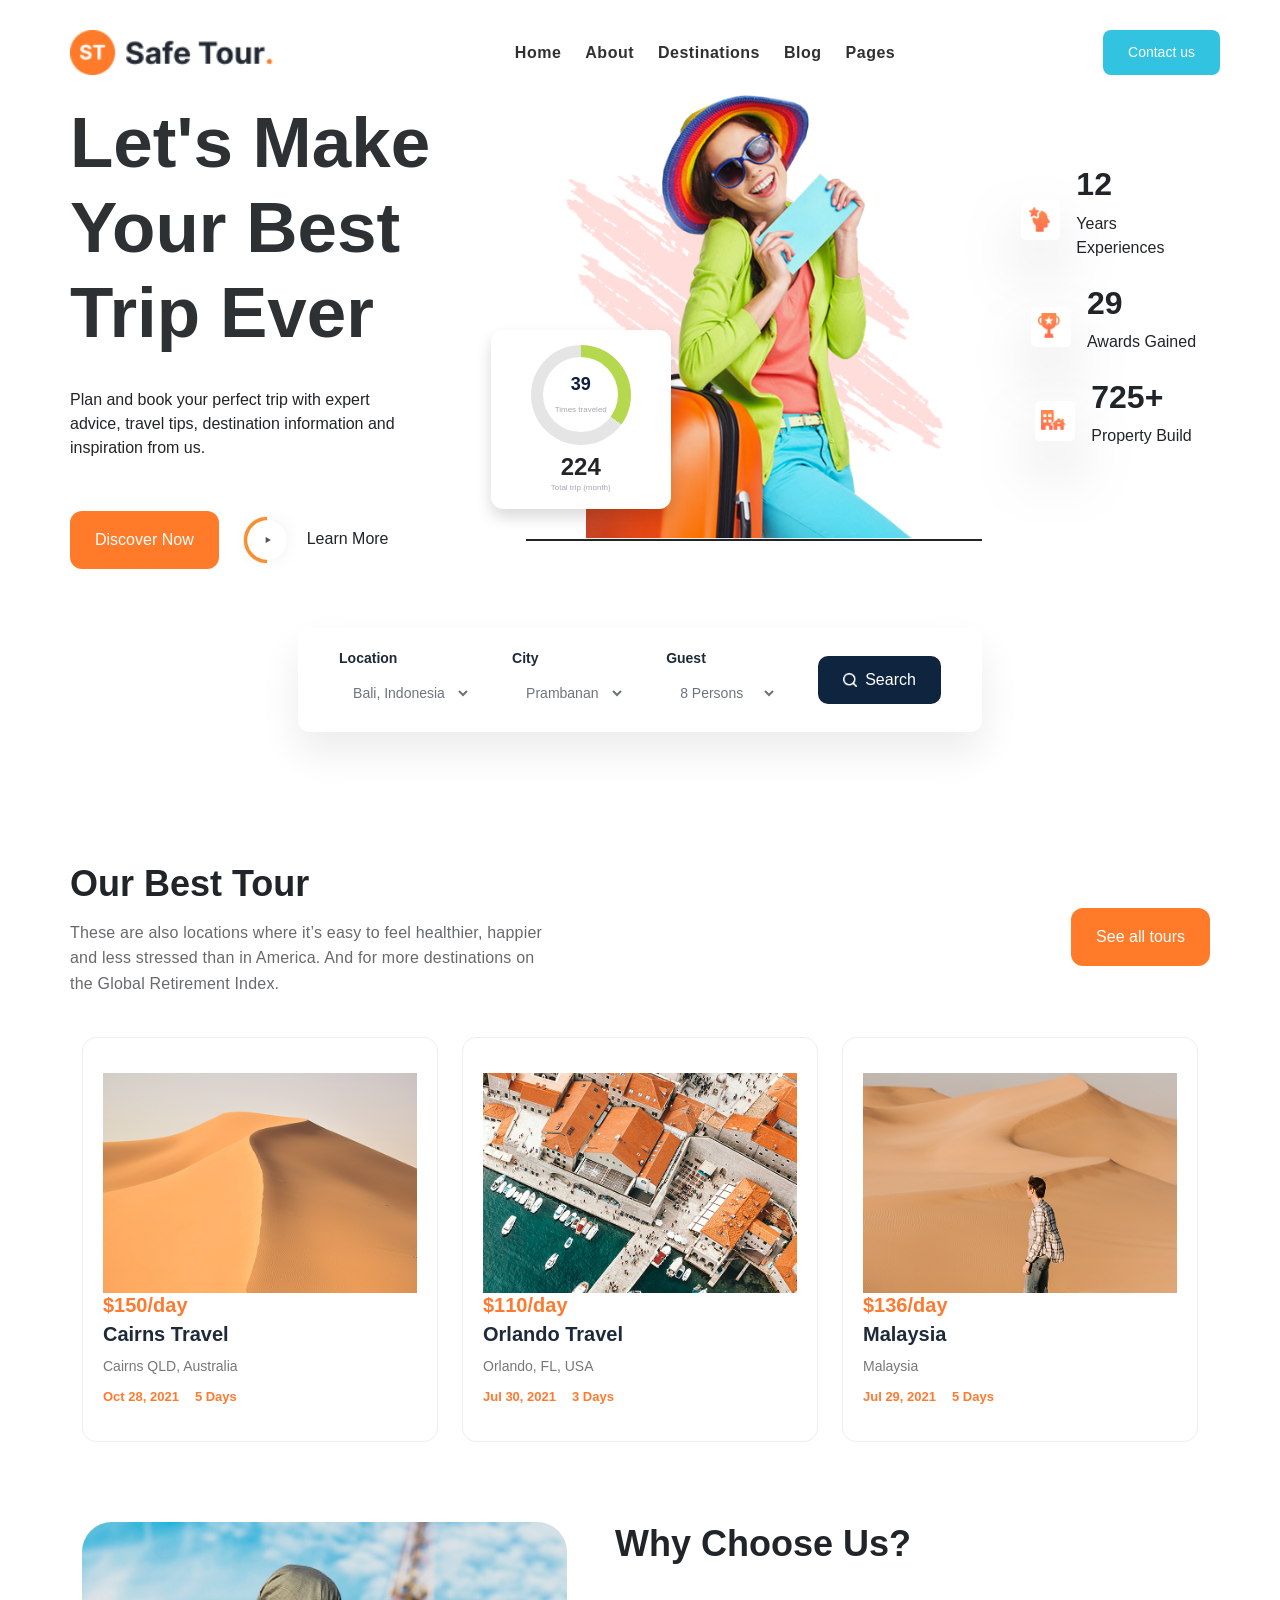
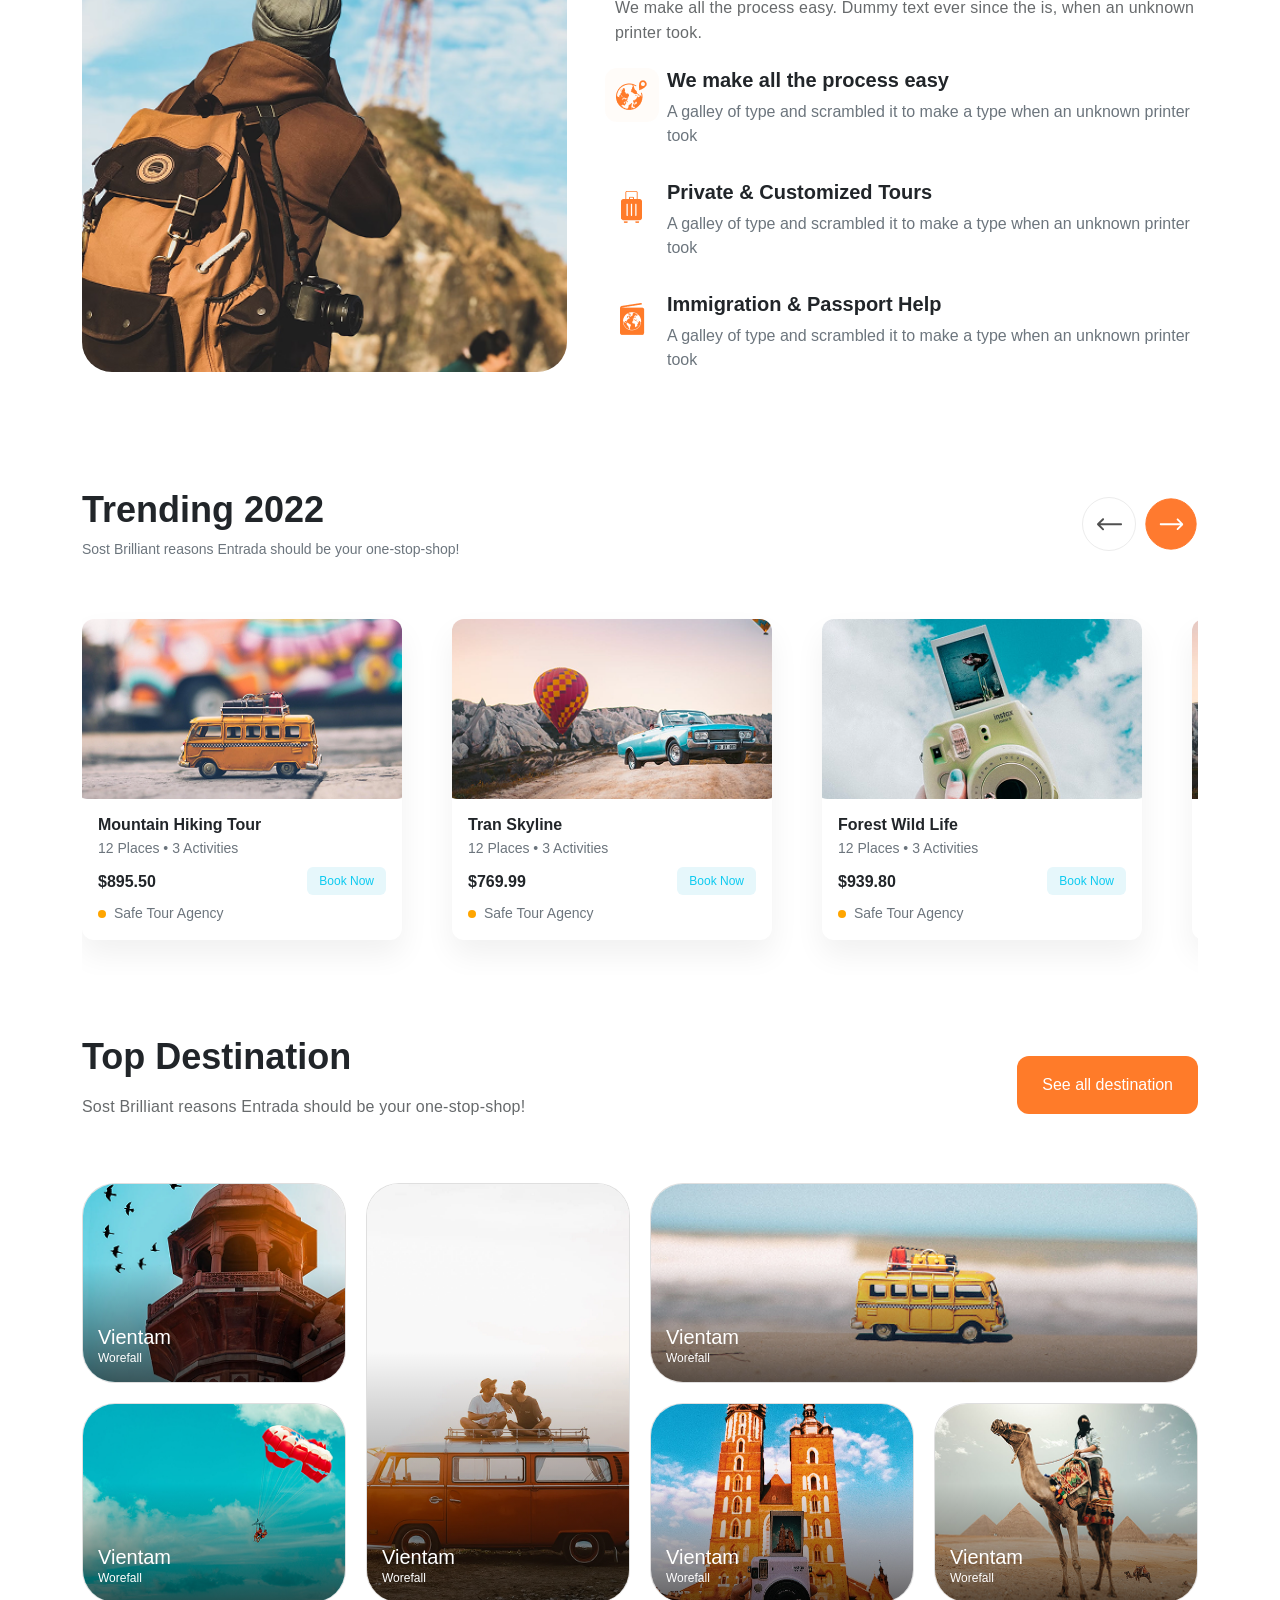
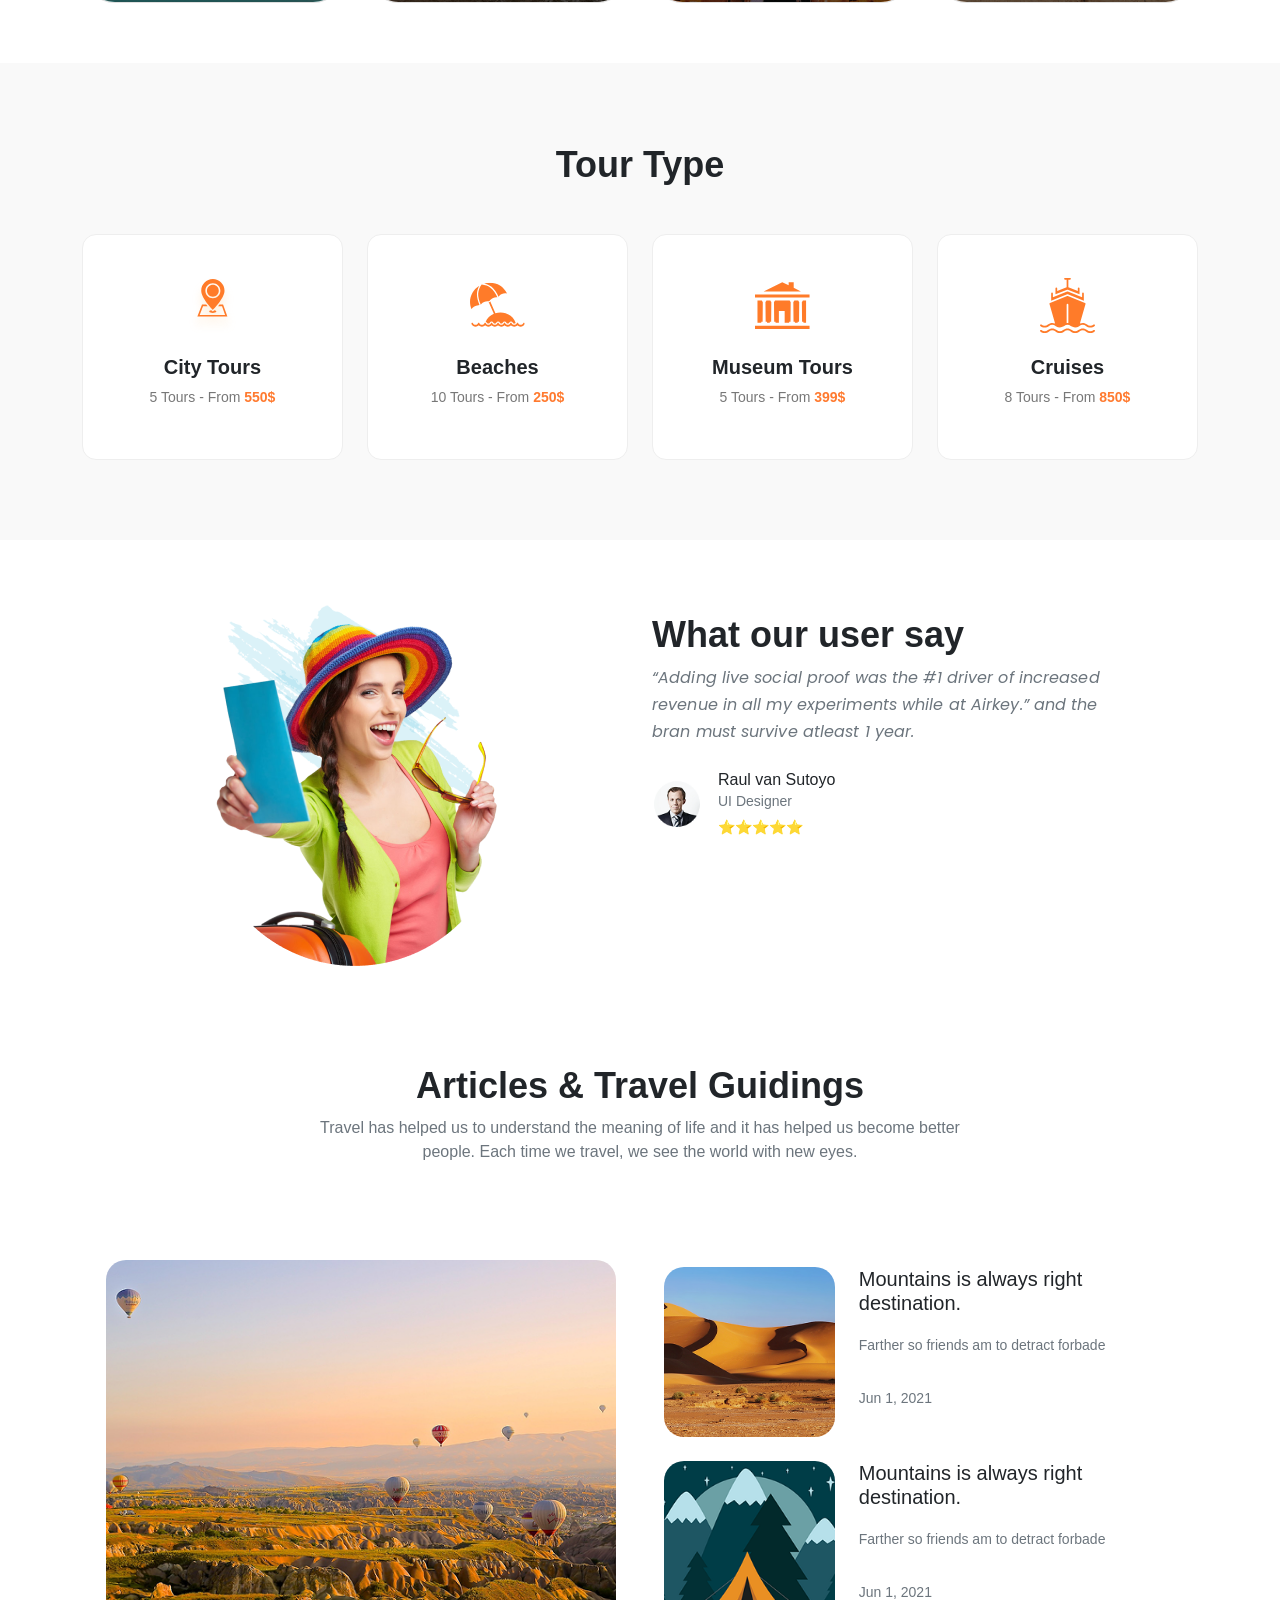
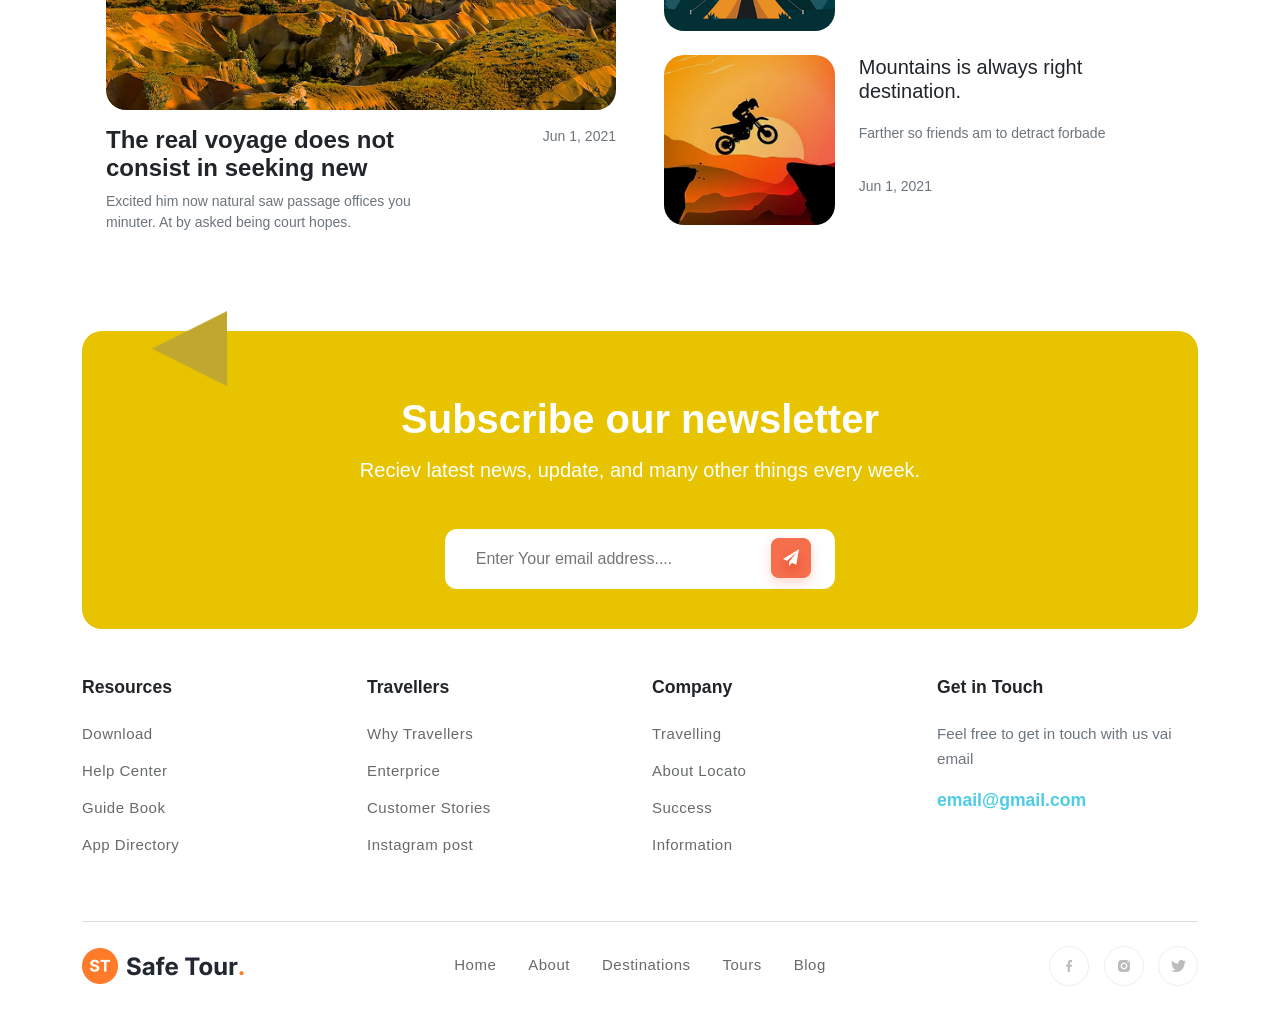
==== commit b4d42659: "changes" ====
--- a/index.html
+++ b/index.html
@@ -214,9 +214,9 @@
             >
           </div>
 
-          <div class="row g-4">
-            <div class="col-lg-4">
-              <div class="tour-card">
+          <div class="row g-4 mx-1 mx-lg-0 p-0">
+            <div class="col-lg-4 ">
+              <div class="tour-card mx-auto">
                 <img src="./Assets/images/our-tour-img-1.png" alt="" />
                 <div class="tour-content">
                   <h5 class="price">$150/day</h5>
@@ -230,7 +230,7 @@
               </div>
             </div>
 
-            <div class="col-lg-4">
+            <div class="col-lg-4 ">
               <div class="tour-card">
                 <img src="./Assets/images/our-tour-img-2.png" alt="" />
                 <div class="tour-content">
@@ -245,7 +245,7 @@
               </div>
             </div>
 
-            <div class="col-lg-4">
+            <div class="col-lg-4 ">
               <div class="tour-card">
                 <img src="./Assets/images/our-tour-img-3.png" alt="" />
                 <div class="tour-content">
--- a/Assets/css/header.css
+++ b/Assets/css/header.css
@@ -60,10 +60,10 @@
 .nav-links a{
   position: relative;
   display: inline-block;
-  color: rgba(103, 106, 108, 1);
-  font-size: 15px;
+  color: rgb(48, 48, 48);
+  font-size: 16px;
   letter-spacing: 0.5px;
-  font-weight: 500;
+  font-weight: 600;
 }
 
 .nav-links a::after{
@@ -170,6 +170,7 @@
     transform: translateY(0);
     background-color: black;
     height: 100vh;  
+    color: white;
   }
 
   .nav-links{
--- a/Assets/css/style.css
+++ b/Assets/css/style.css
@@ -25,6 +25,6 @@
 @media (max-width: 576px) {
   .container{
   margin-right: 12px !important;
-  margin-left: 5px !important;
+  /* margin-left: 5px !important; */
   }
 }
--- a/Assets/css/our-tour.css
+++ b/Assets/css/our-tour.css
@@ -77,7 +77,7 @@
 @media (max-width: 576px){
 
   .tour-section{
-    padding: 50px 12px;
+    padding: 50px 0px;
   }
 
   .tour-title{
@@ -88,8 +88,7 @@
     font-size: 14px;
   }
   .tour-card{
-    width: 90%;
-    margin: auto;
+    width: 99%;
   }
 
   .tour-card img{
--- a/Assets/css/Articles.css
+++ b/Assets/css/Articles.css
@@ -1,5 +1,5 @@
 .article-container{
-   margin: 50px 0px;
+   margin: 0px 0px 50px;
 }
 
 .art-para{
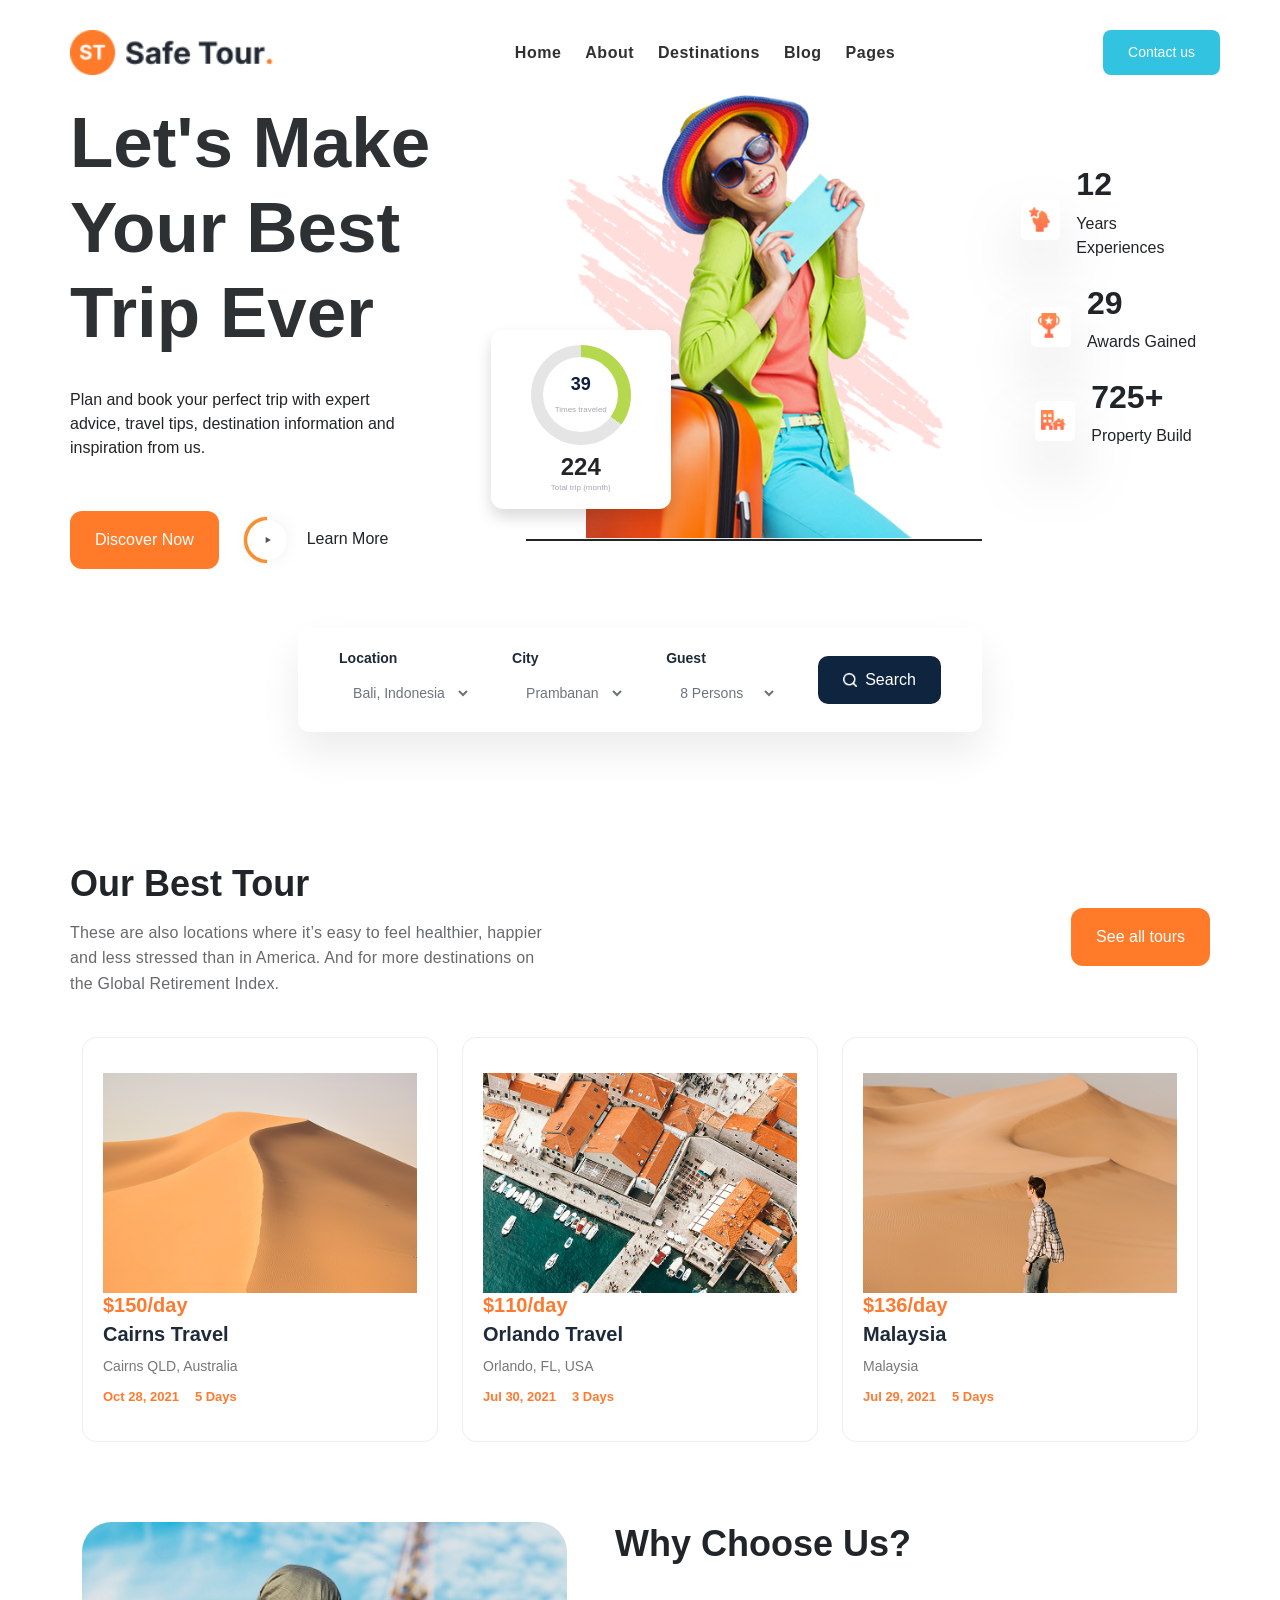
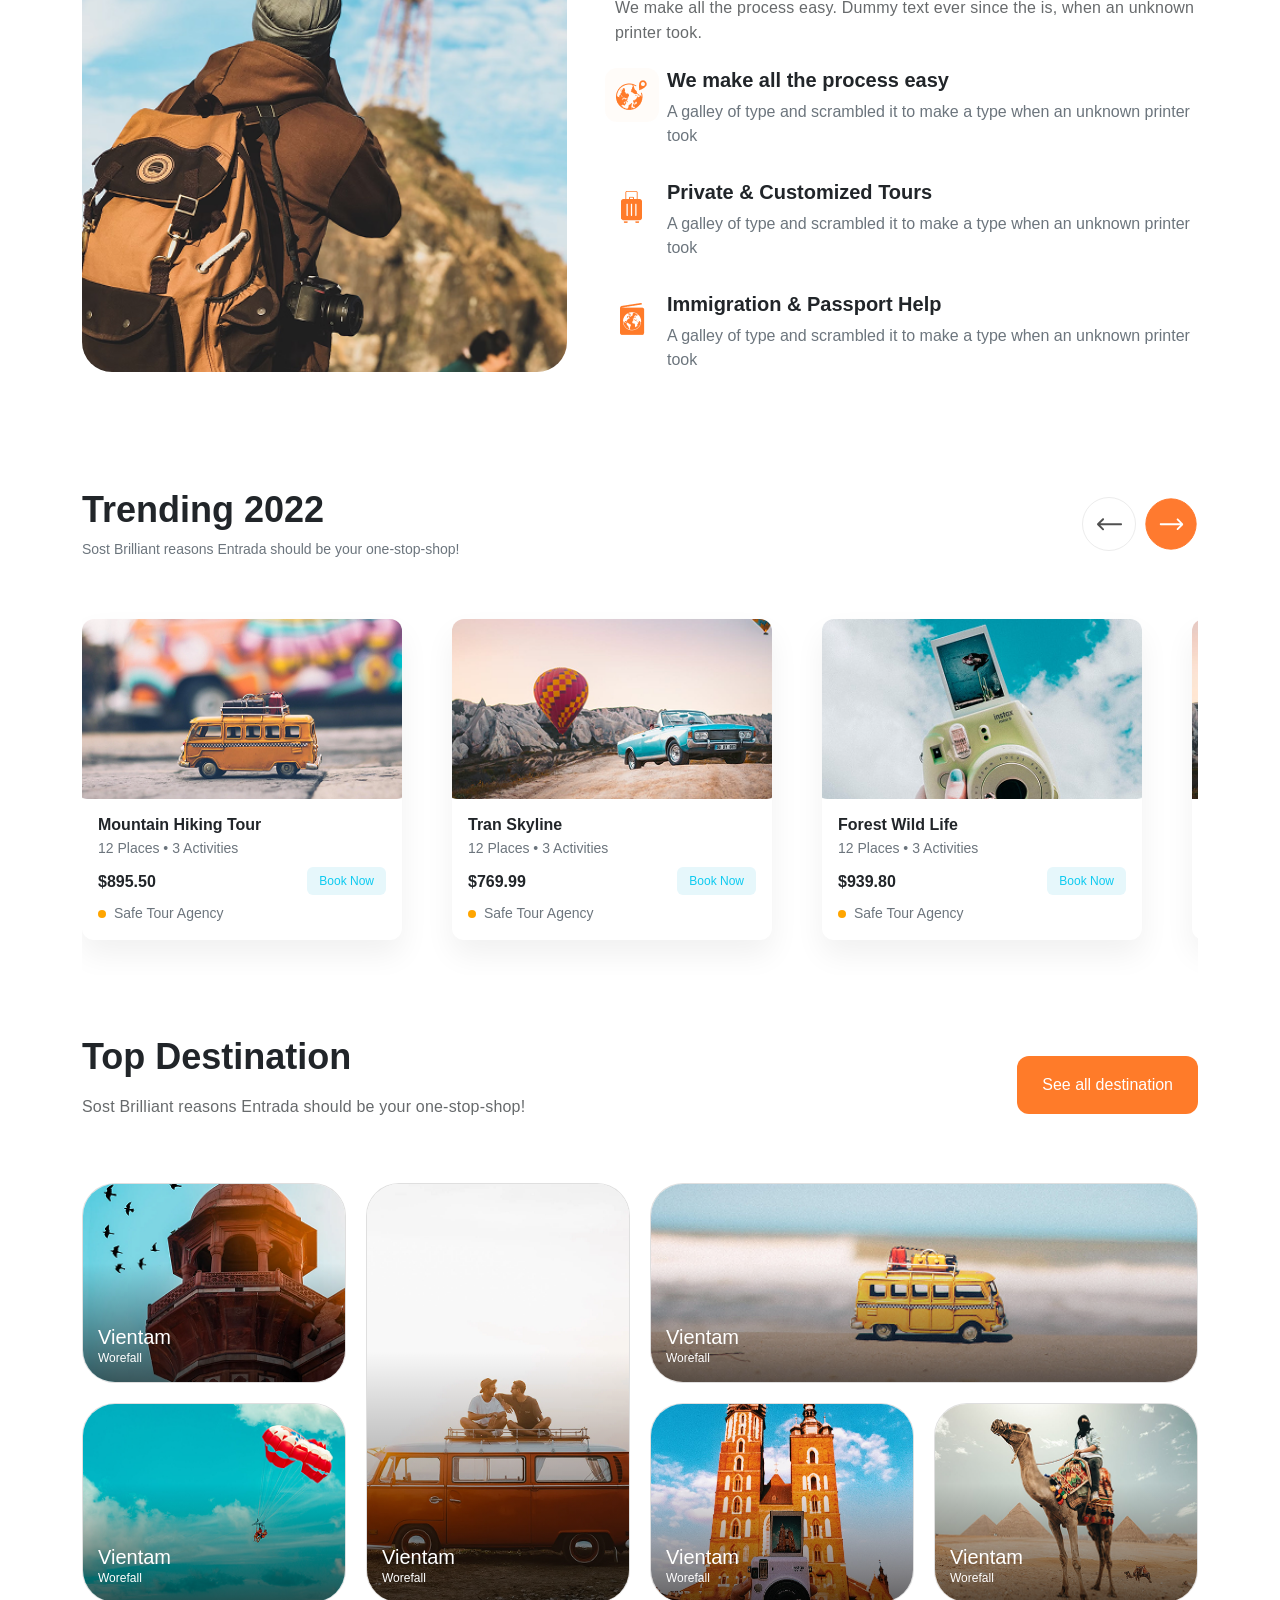
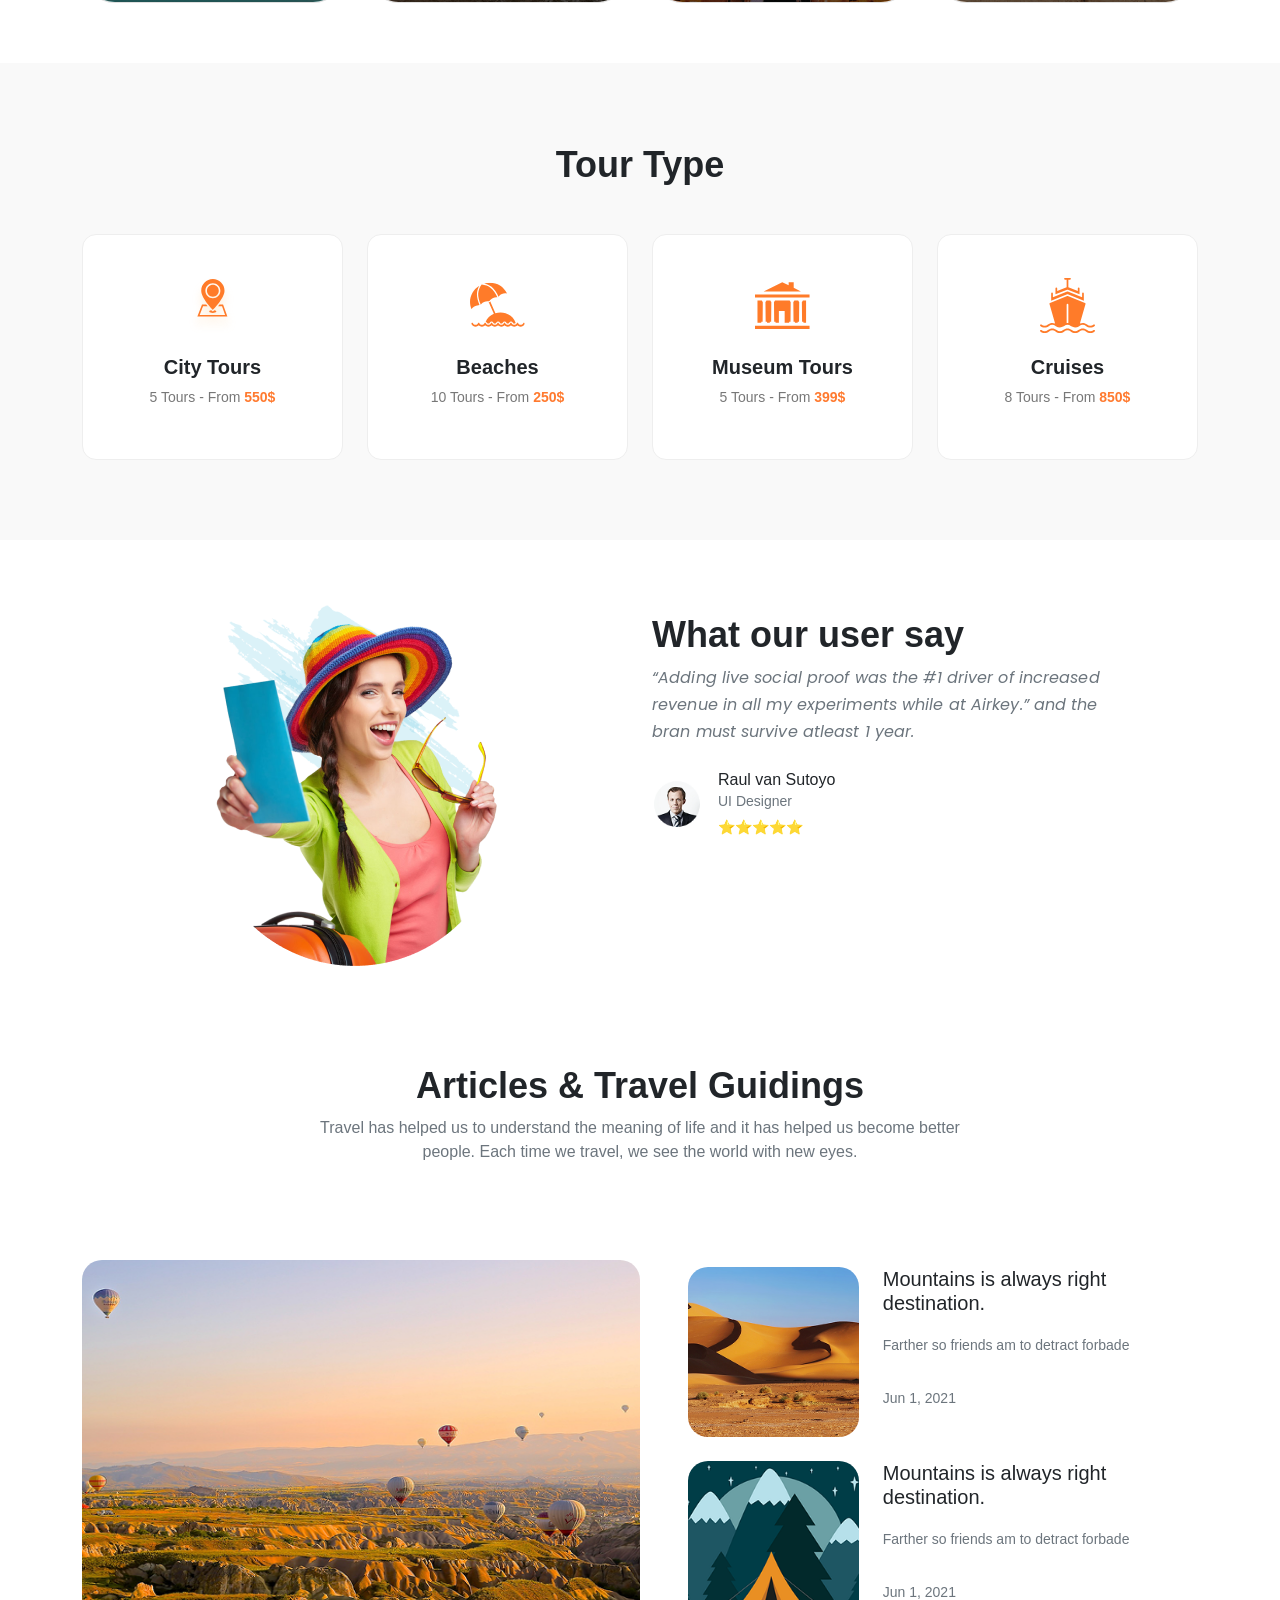
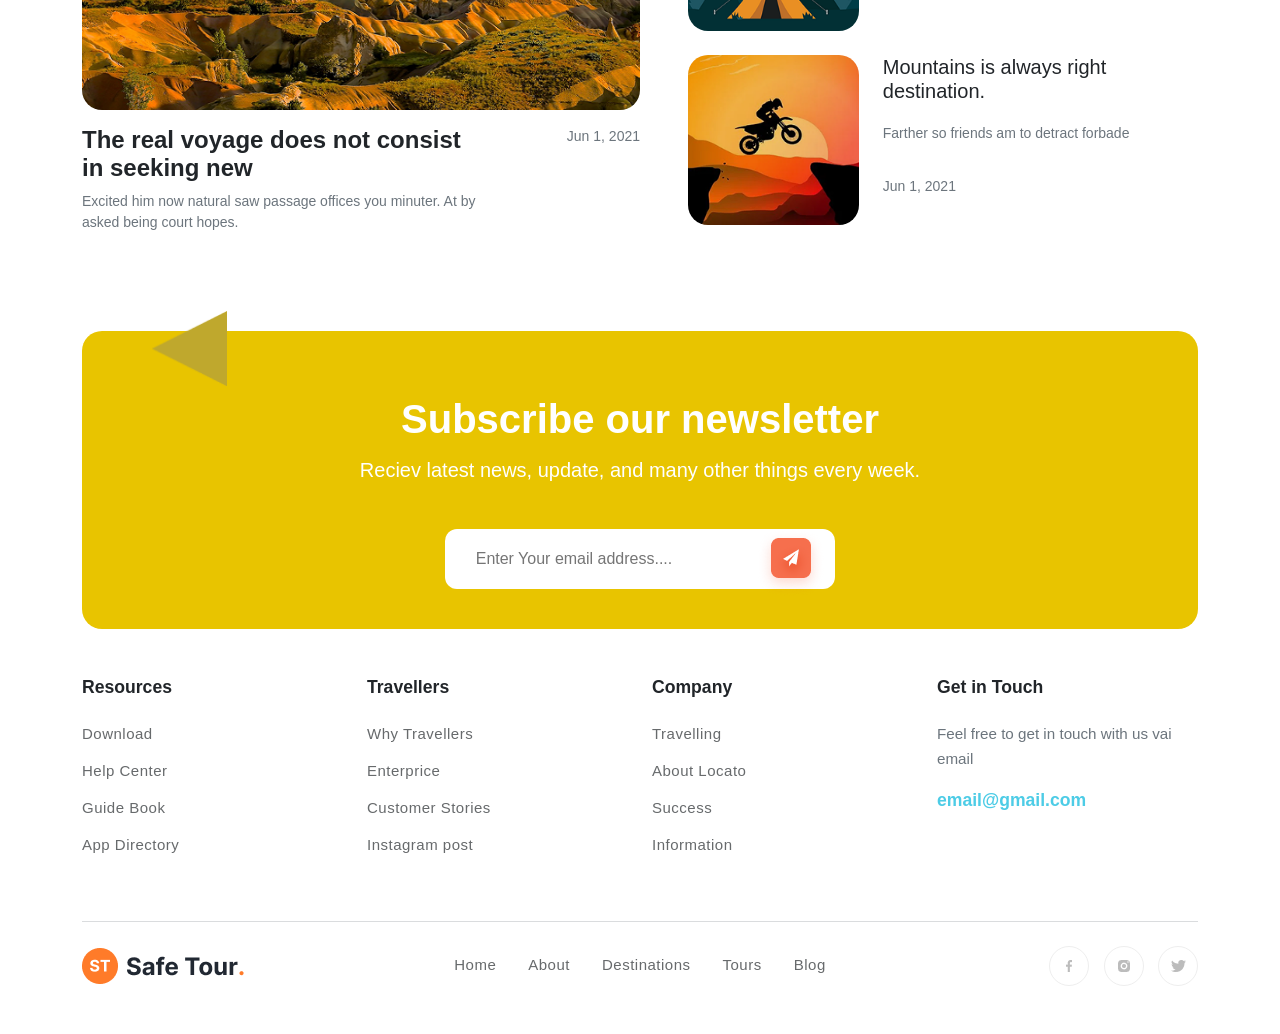
==== commit e7b66f13: "update files" ====
--- a/index.html
+++ b/index.html
@@ -637,7 +637,7 @@
         <div class="container">
           <div class="row align-items-center">
             <div
-              class="col-lg-6 d-flex justify-content-center align-items-center"
+              class="col-lg-6 d-flex justify-content-center align-items-center py-5 py-lg-0"
             >
               <div class="testimonial-container">
                 <div class="testimonial-img">
@@ -693,10 +693,10 @@
           </div>
 
           <div
-            class="row g-5 align-items-center justify-content-between mt-lg-4  m-0 p-0"
+            class="row g-lg-5 g-2  align-items-center justify-content-between mt-lg-4  m-0 p-0"
           >
             <!-- left -->
-            <div class="col-lg-6">
+            <div class="col-lg-6 mx-0 px-0">
               <div class="art-main-card">
                 <figure class="art-main-img mb-3">
                   <img
@@ -726,7 +726,7 @@
 
             <!-- right -->
             <div
-              class="col-lg-6 col-sm-12 d-flex flex-column gap-4 w-lg-50 w-sm-100 align-items-center"
+              class="col-lg-6 col-sm-12 d-flex flex-column gap-4 w-lg-50 w-sm-100 align-items-center  px-0 px-lg-5"
             >
               <div
                 class="d-flex gap-4 flex-column flex-sm-row align-items-start justify-content-center w-100"
--- a/Assets/css/our-tour.css
+++ b/Assets/css/our-tour.css
@@ -113,7 +113,7 @@
   }
 
   .tour-top-sec {
-    margin-left: 20px;
-    margin-top: -20px;
+    margin-top: -20px !important;
+            margin: 20px;
   }
 }
--- a/Assets/css/top-destination.css
+++ b/Assets/css/top-destination.css
@@ -117,15 +117,15 @@
   }
 
   .overlay{
-    bottom: 10px;
-    left: 10px;
+    bottom: 40px;
+    left: 40px;
   }
 
   .overlay h4{
-    font-size: 14px;
+    font-size: 21px;
   }
 
   .overlay p{
-    font-size: 11px;
+    font-size: 15px;
   }
 }
--- a/Assets/css/tour-types.css
+++ b/Assets/css/tour-types.css
@@ -84,7 +84,7 @@
   }
 
   .icon img{
-    width: 60px;
-    height: 60px;
+    width: 80px;
+    height: 80px;
   }
 }
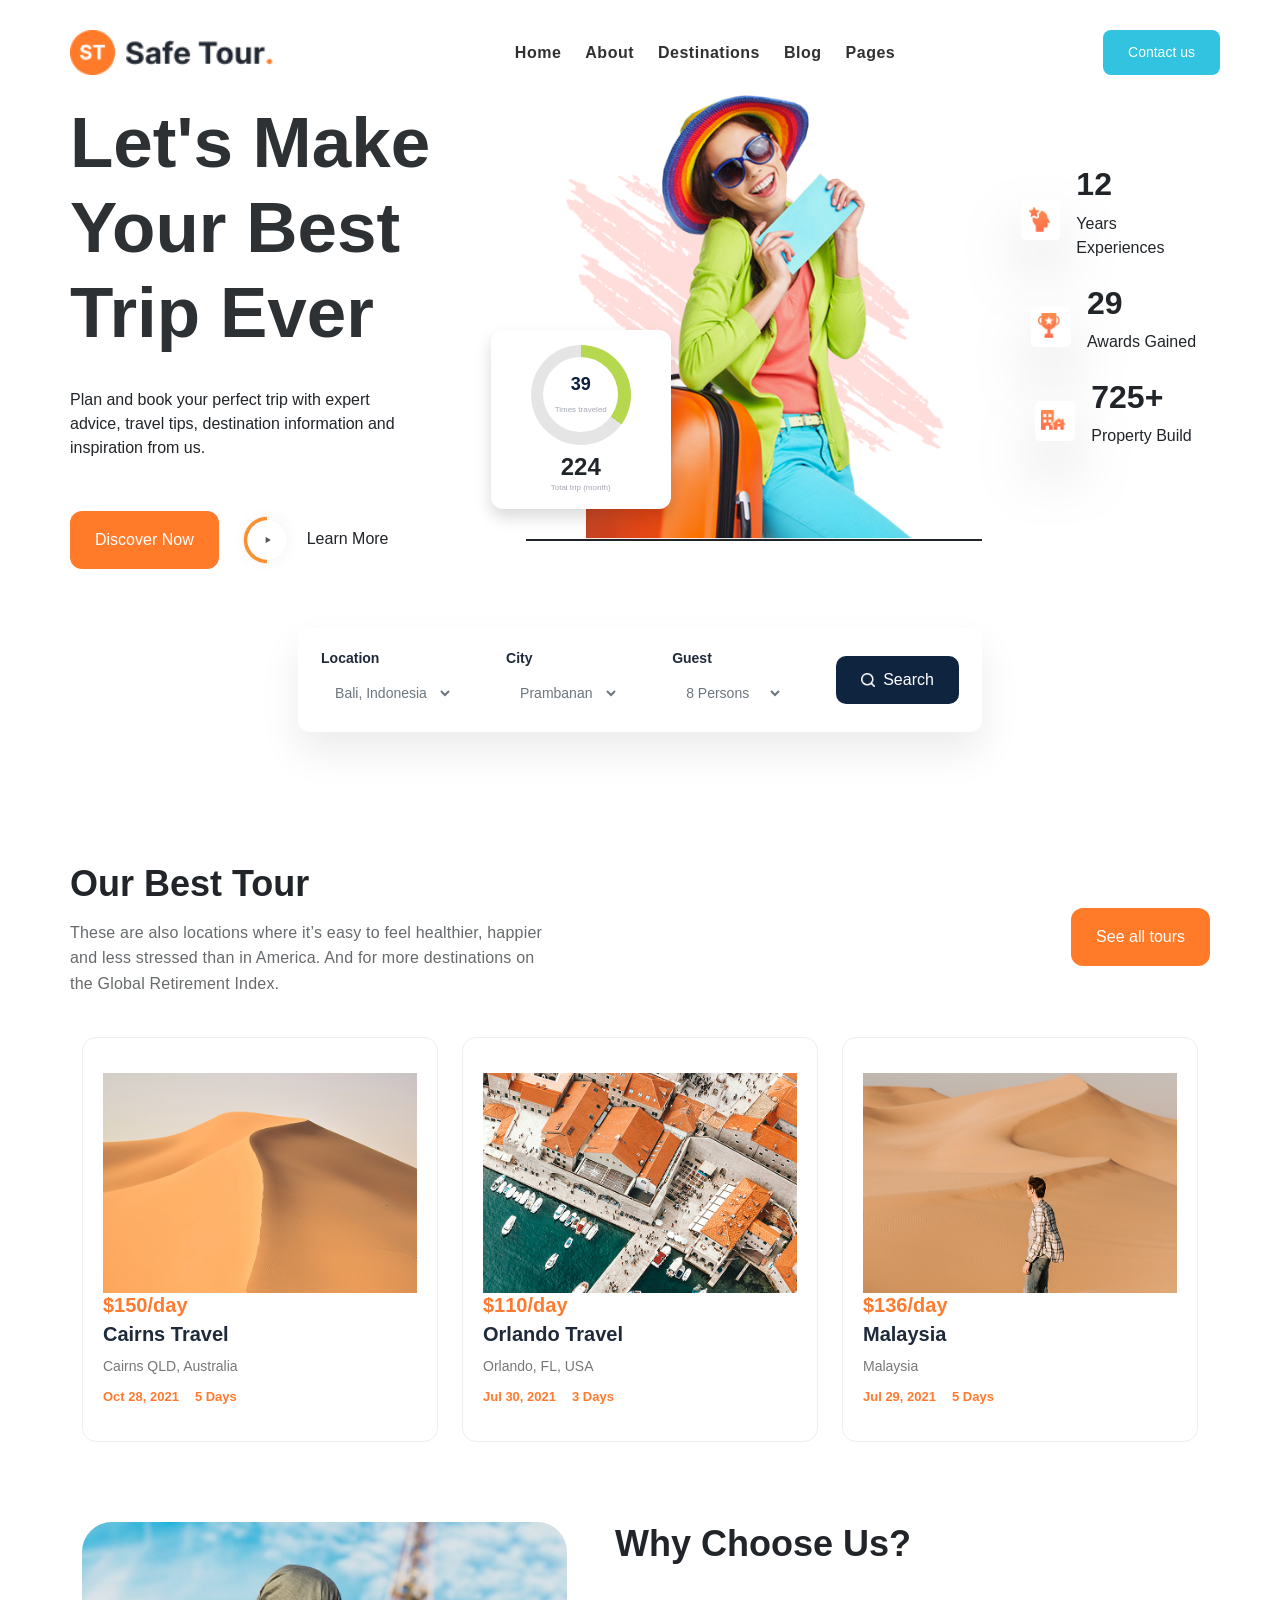
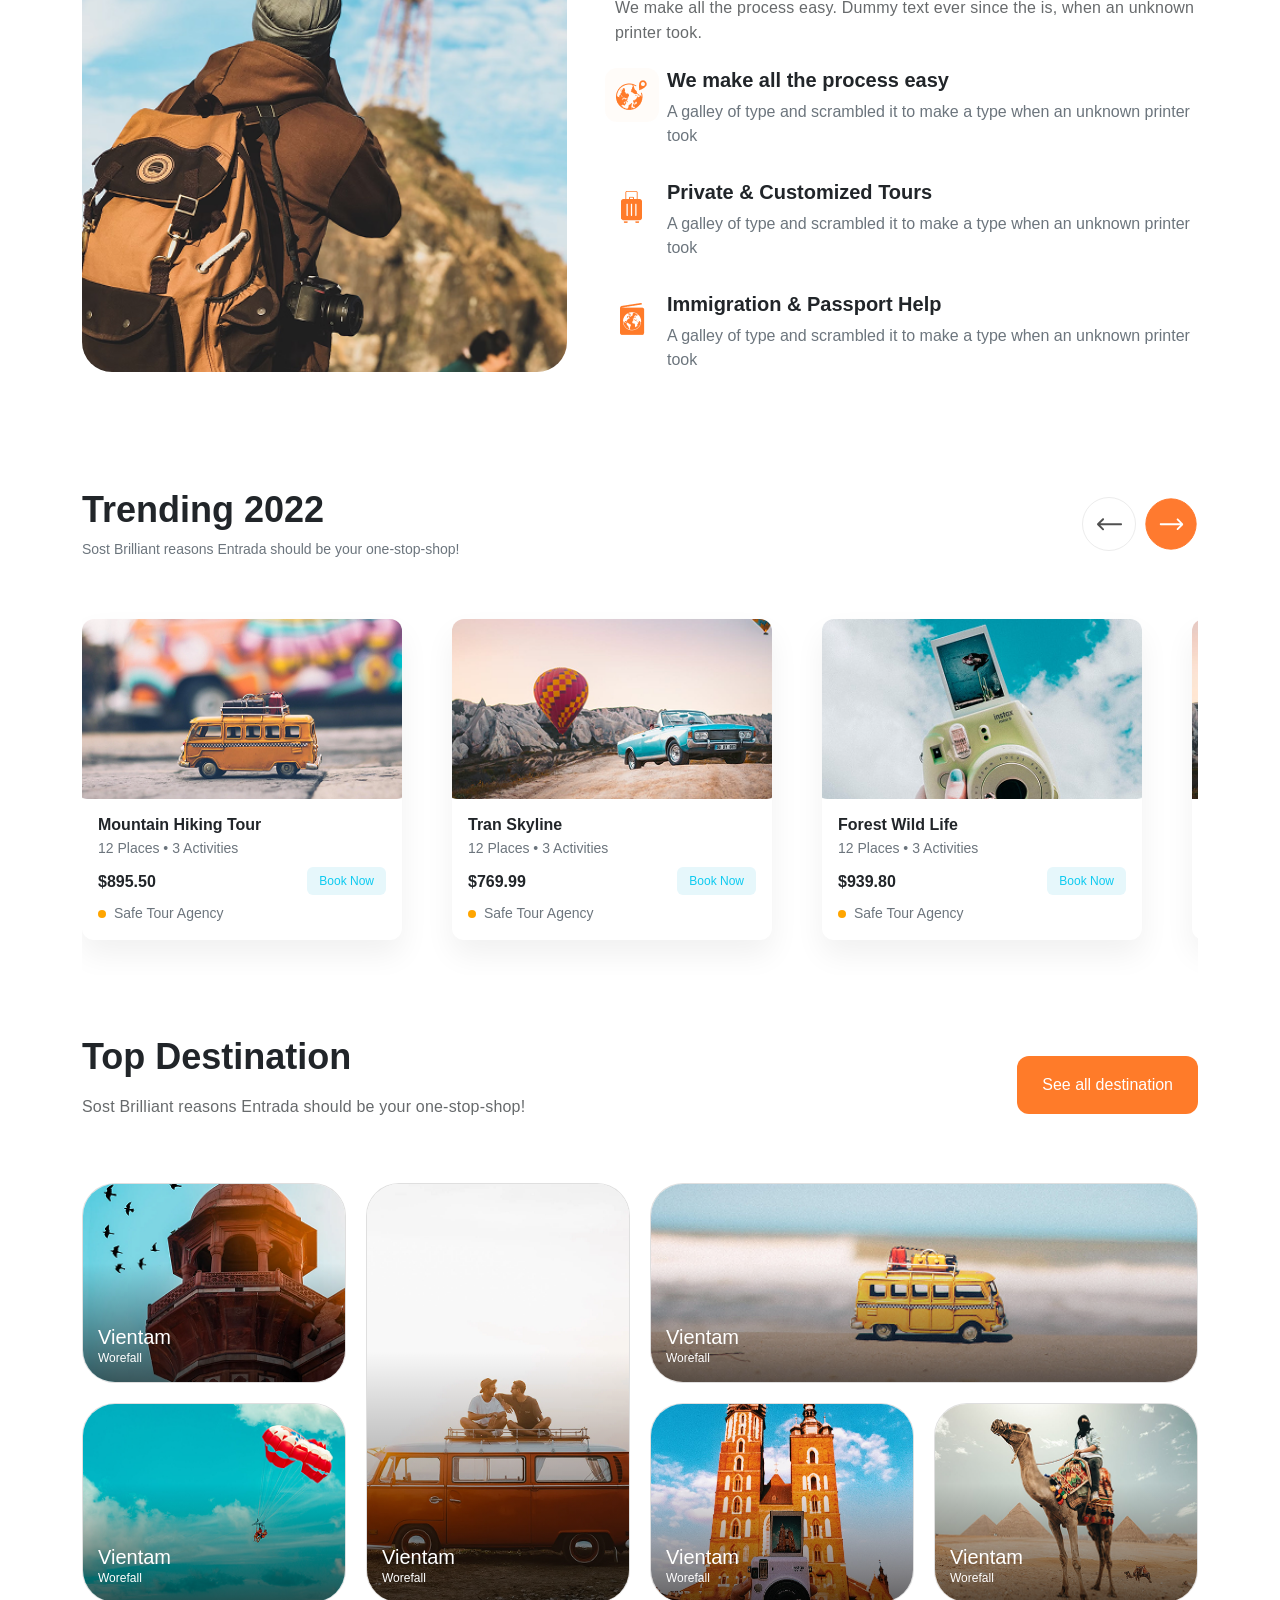
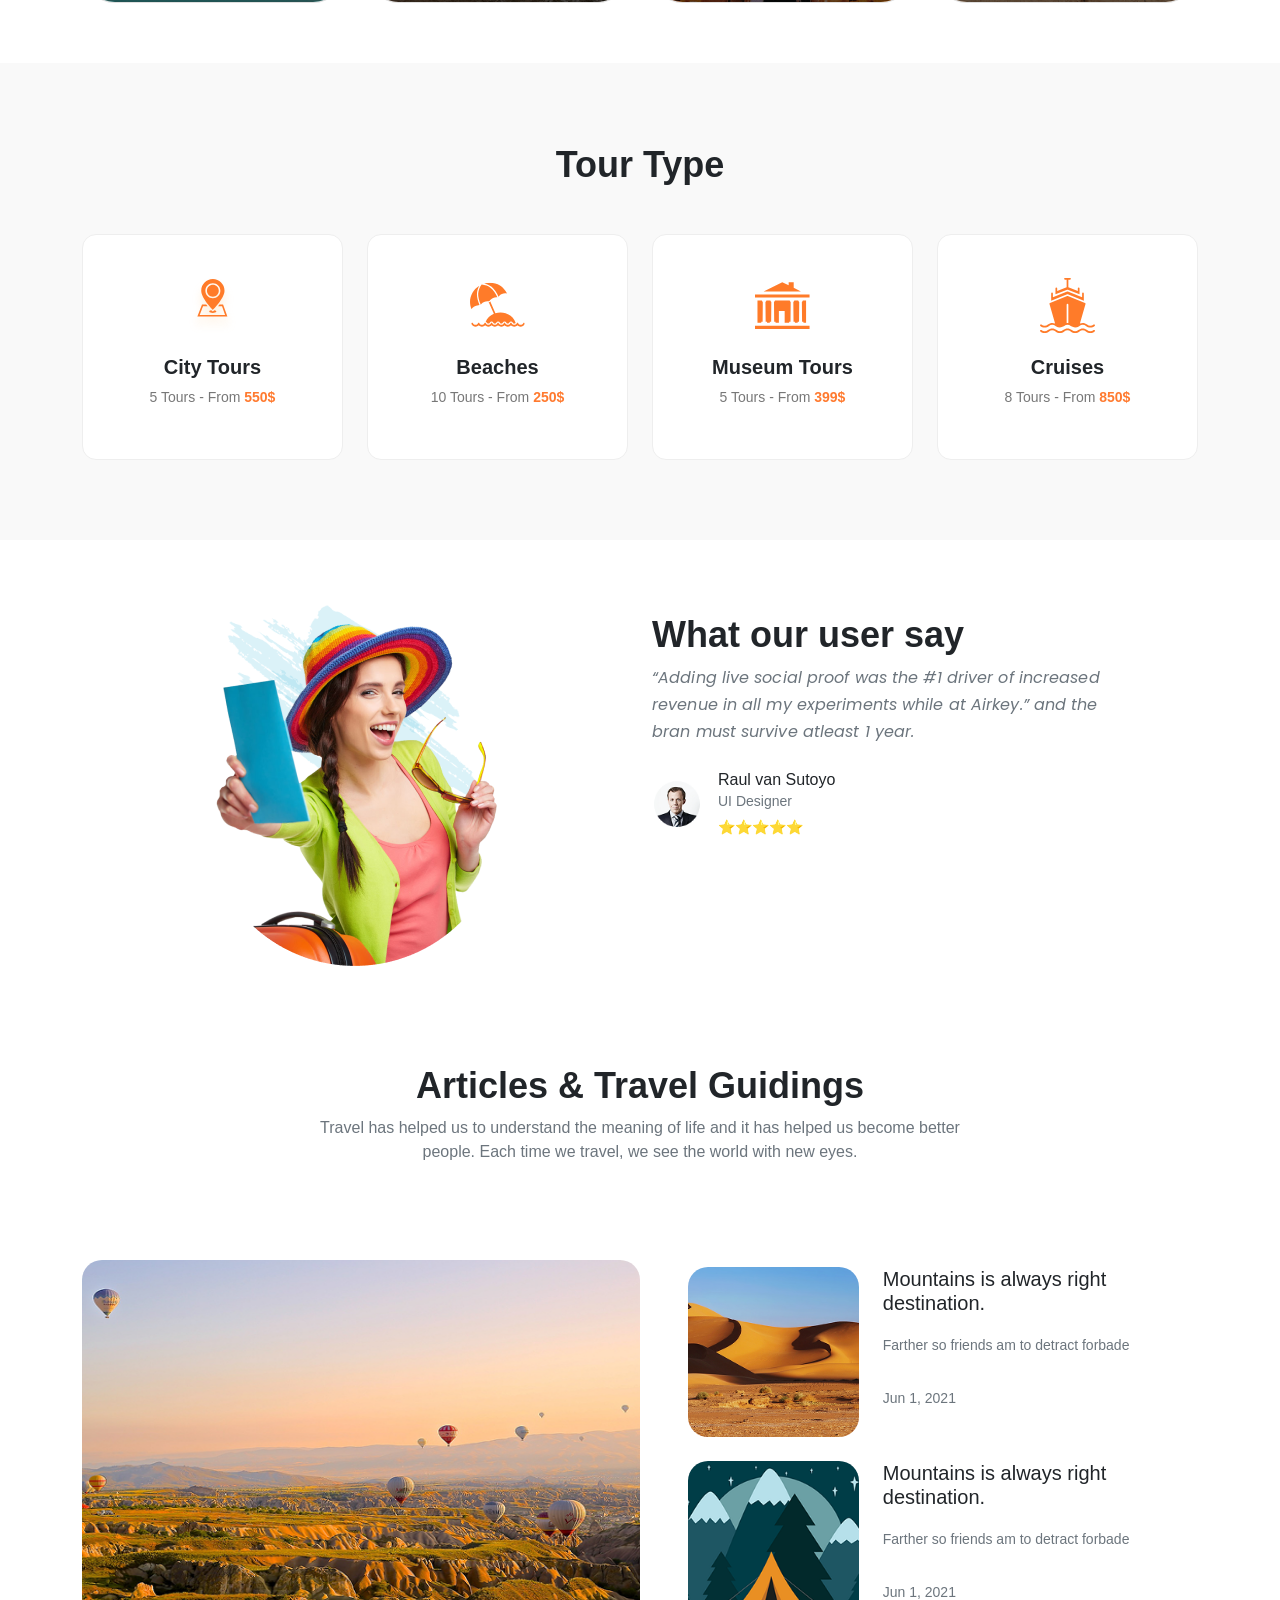
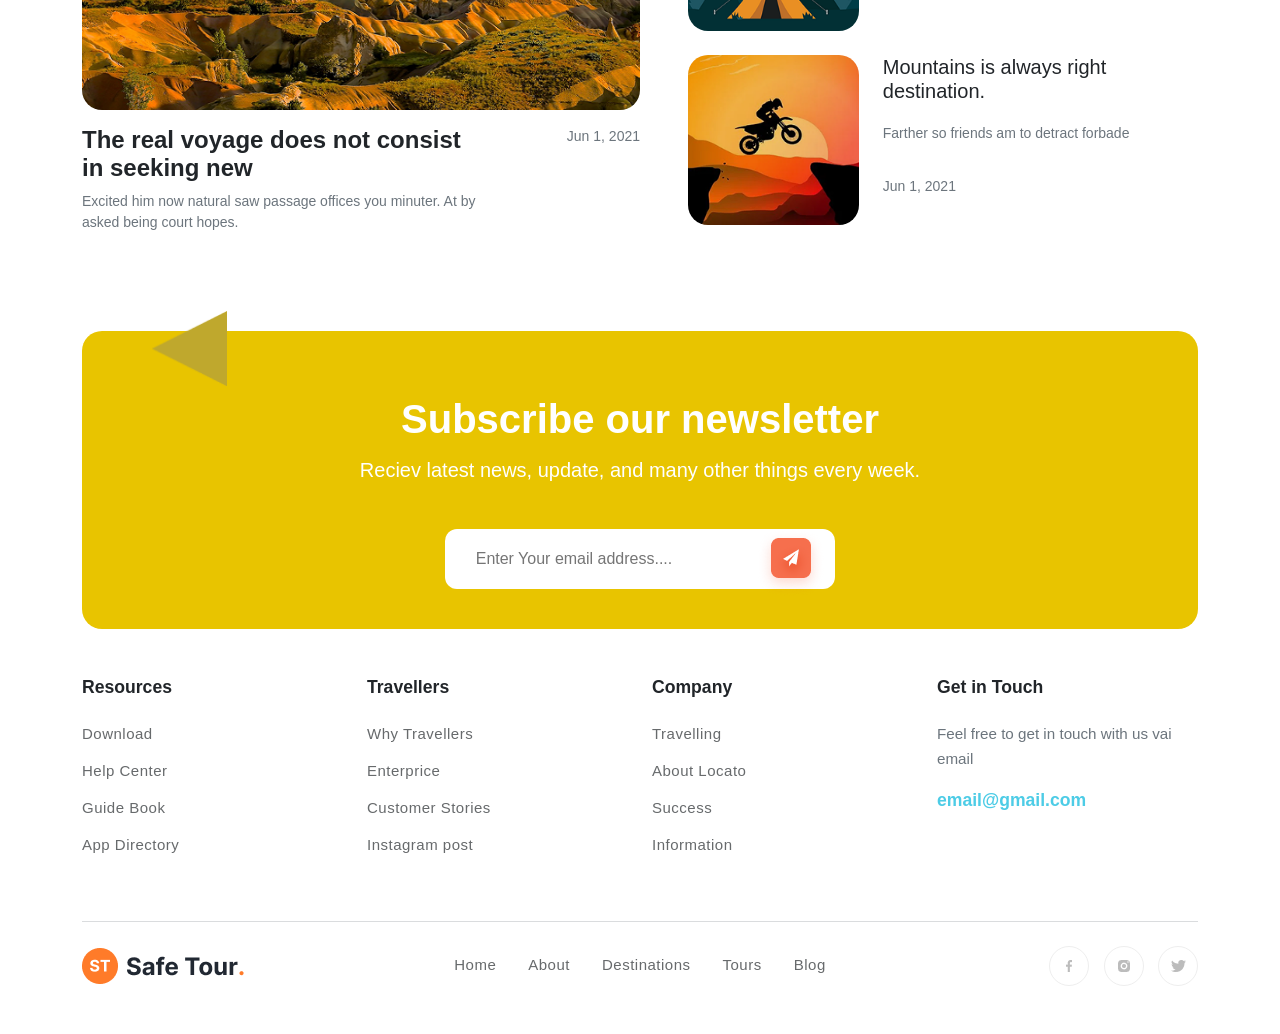
==== commit 0946100d: "update files" ====
--- a/index.html
+++ b/index.html
@@ -151,7 +151,7 @@
 
           <div class="mt-5">
             <div
-              class="search-box d-flex flex-wrap align-items-center justify-content-evenly"
+              class="search-box px-2 px-lg-0 d-flex flex-wrap align-items-center justify-content-evenly"
             >
               <div class="search-item">
                 <label>Location</label>
--- a/Assets/css/hero.css
+++ b/Assets/css/hero.css
@@ -177,6 +177,7 @@
 @media (max-width:778px) {
   .hero-flex-con{
     margin: 20px;
+    padding: 0px 20px;
   }
   .left-hero{
   width: 100%;
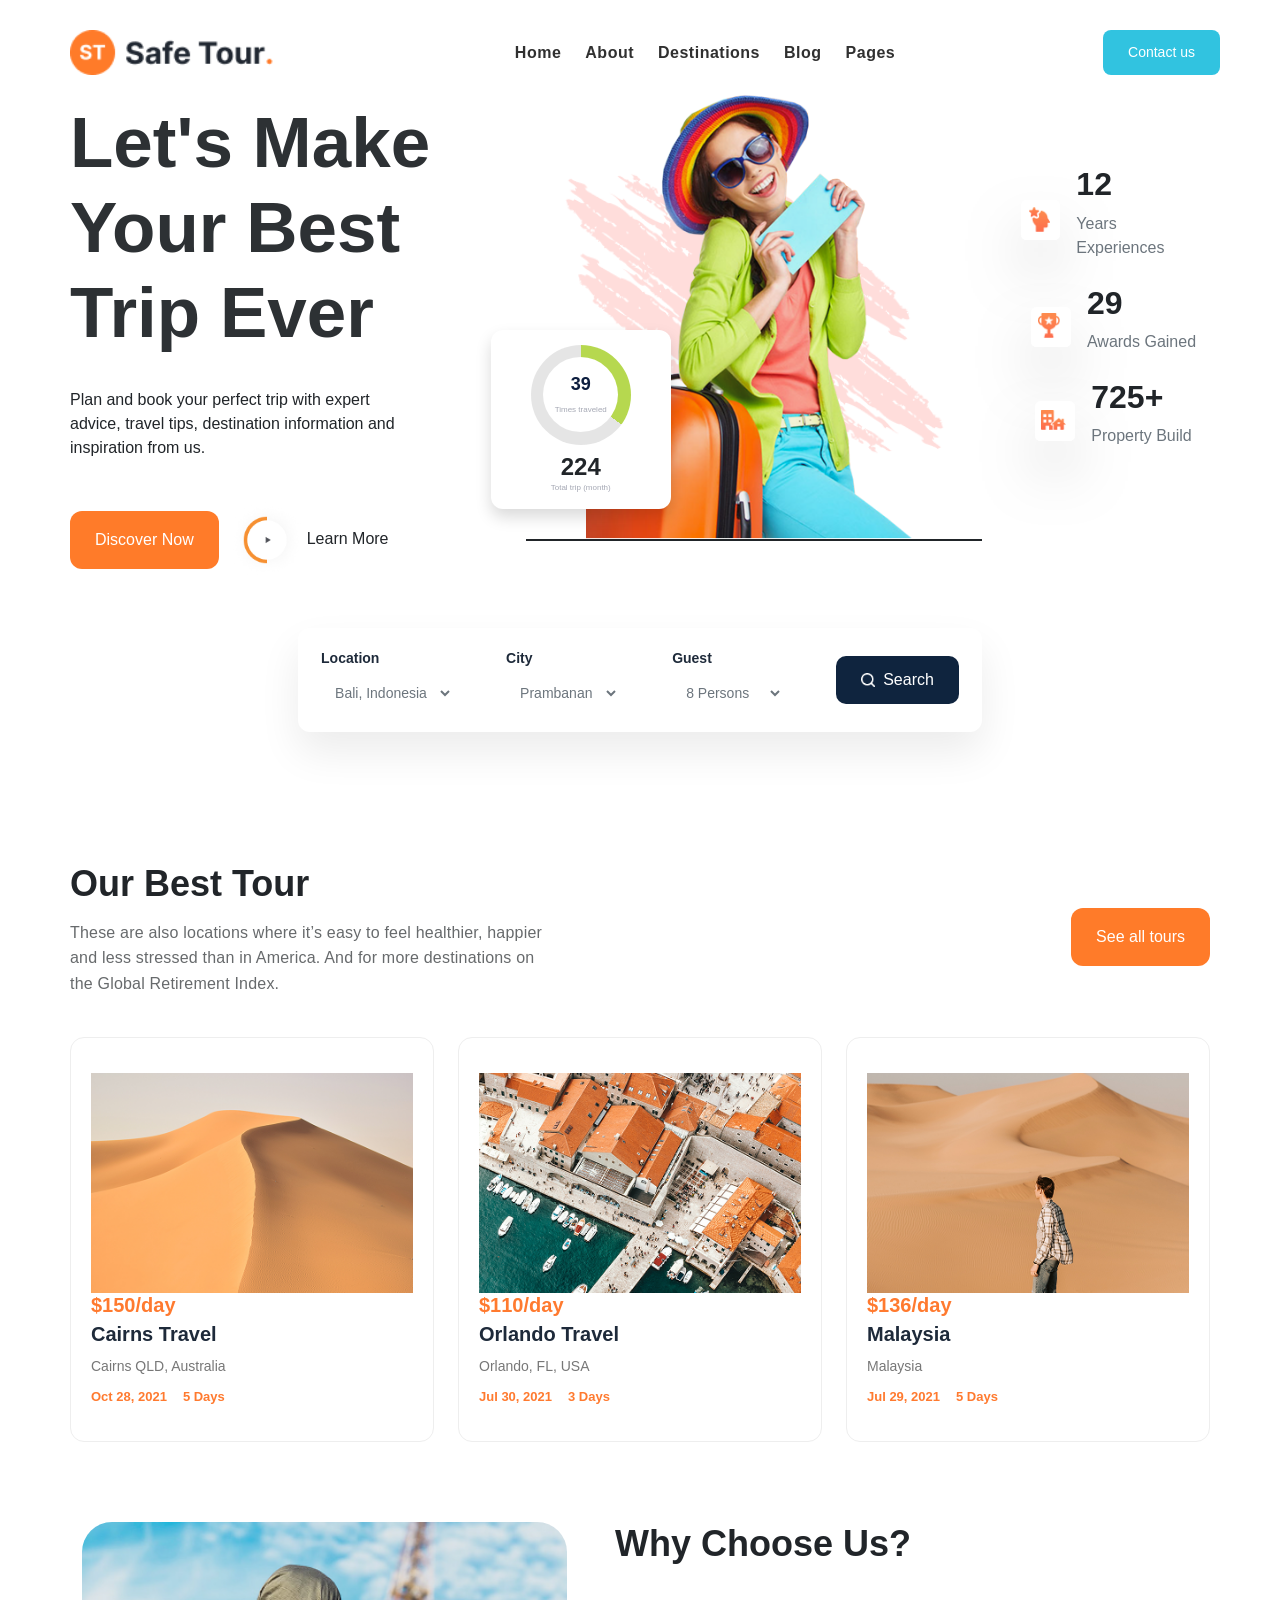
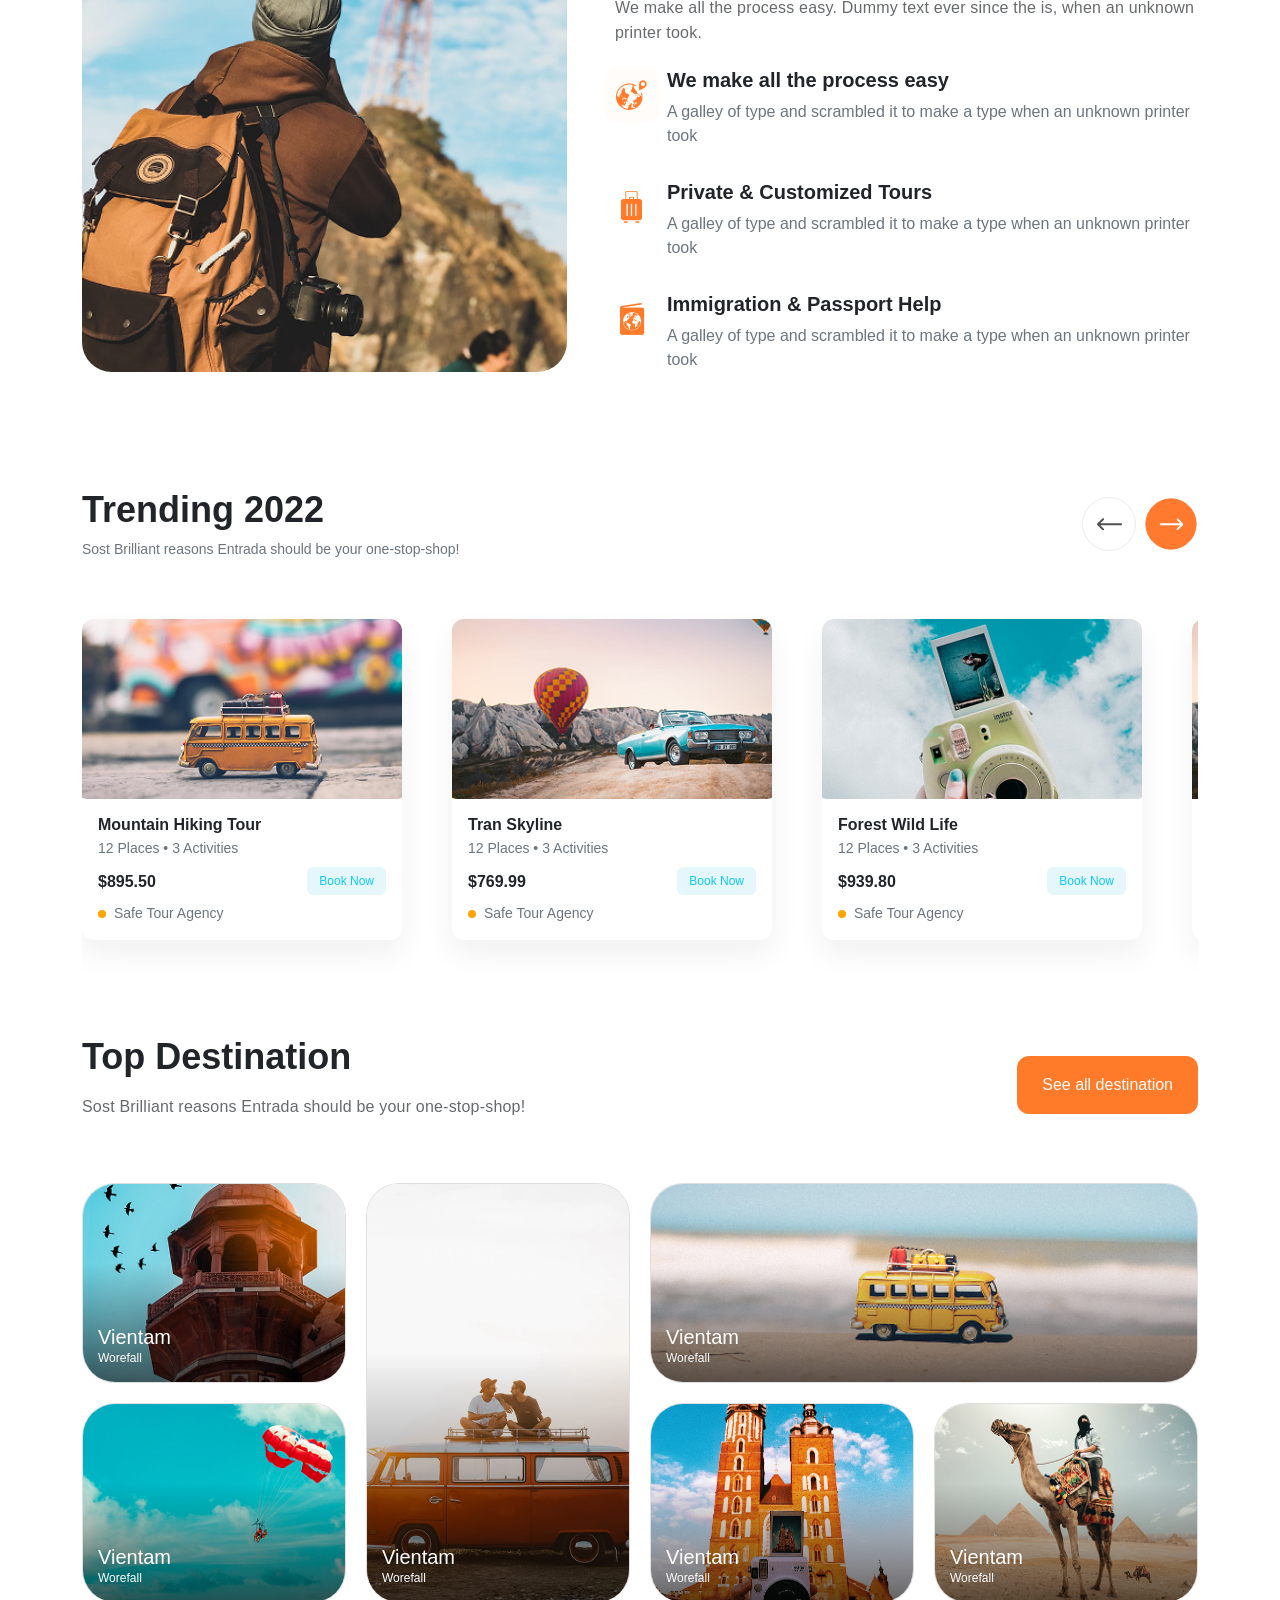
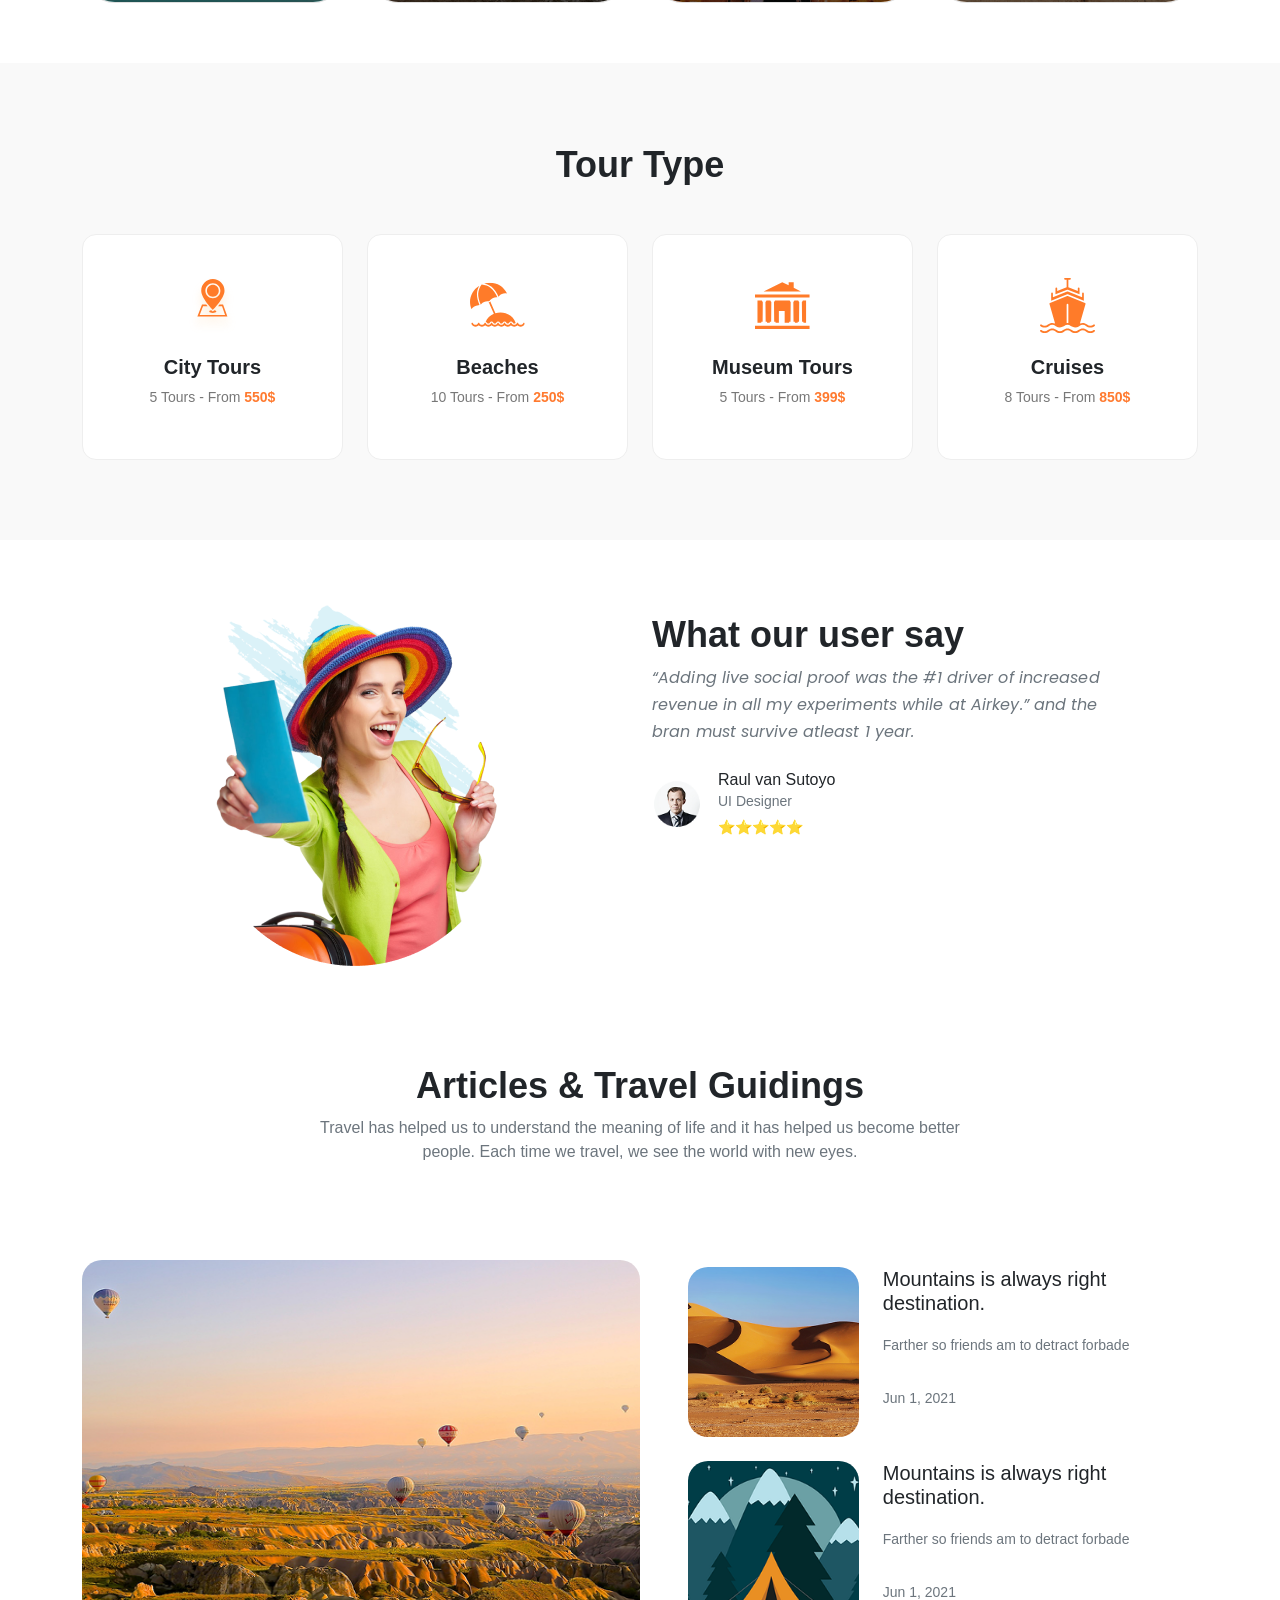
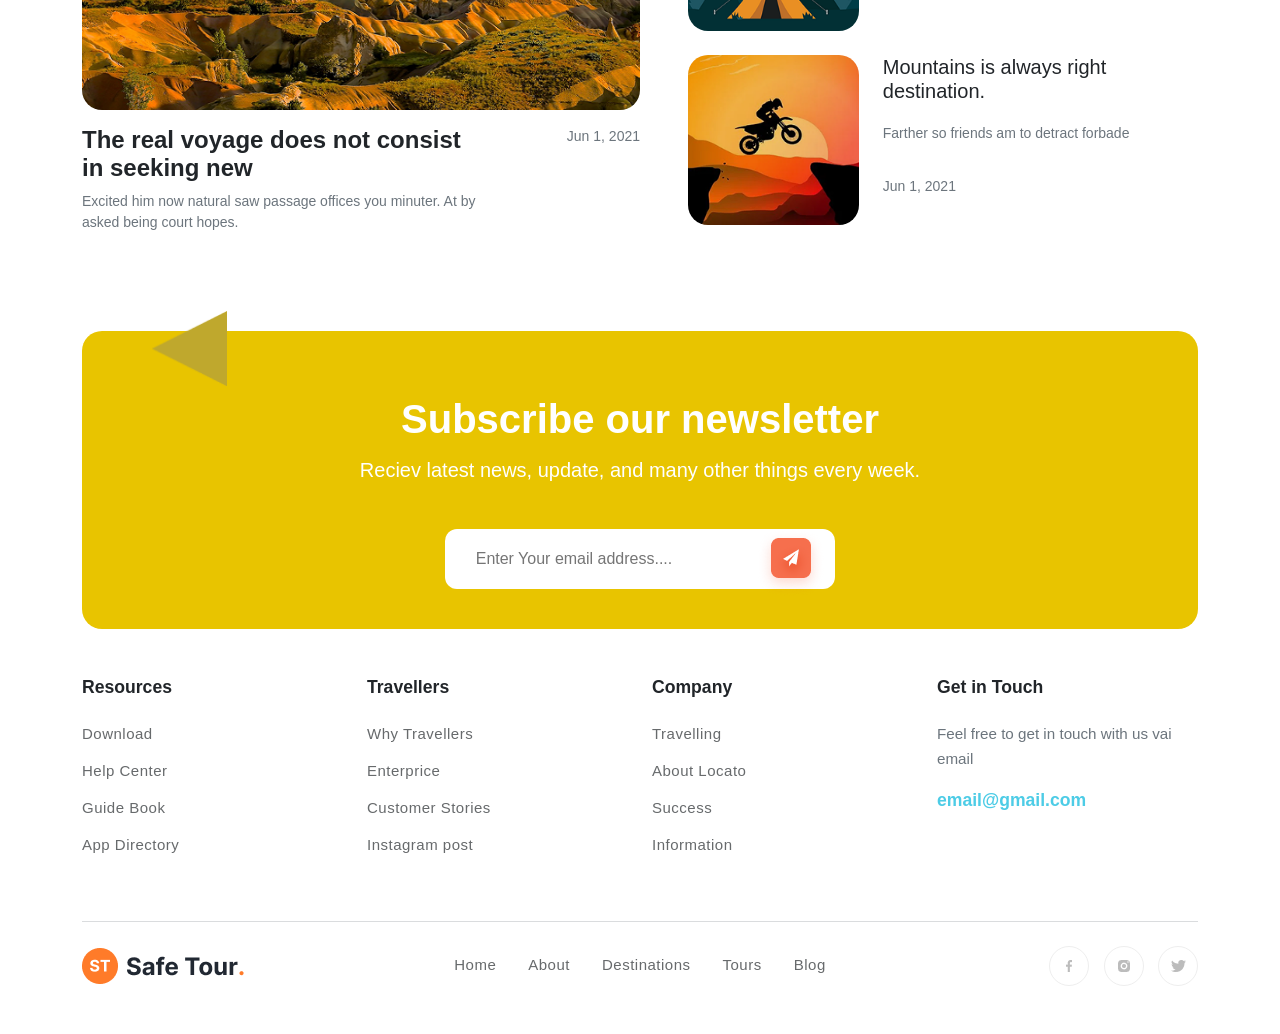
==== commit 31321231: "update files" ====
--- a/index.html
+++ b/index.html
@@ -117,7 +117,7 @@
                     </div>
                     <div>
                       <h2 class="fw-bold">12</h2>
-                      <p class="text-14">Years Experiences</p>
+                      <p class="text-muted">Years Experiences</p>
                     </div>
                   </div>
                 </div>
@@ -129,7 +129,7 @@
                     </div>
                     <div>
                       <h2 class="fw-bold">29</h2>
-                      <p class="text-14">Awards Gained</p>
+                      <p class="text-muted">Awards Gained</p>
                     </div>
                   </div>
                 </div>
@@ -141,7 +141,7 @@
                     </div>
                     <div>
                       <h2 class="fw-bold">725+</h2>
-                      <p class="text-14">Property Build</p>
+                      <p class="text-muted">Property Build</p>
                     </div>
                   </div>
                 </div>
@@ -214,7 +214,7 @@
             >
           </div>
 
-          <div class="row g-4 mx-1 mx-lg-0 p-0">
+          <div class="row g-4  p-0">
             <div class="col-lg-4 ">
               <div class="tour-card mx-auto">
                 <img src="./Assets/images/our-tour-img-1.png" alt="" />
--- a/Assets/css/header.css
+++ b/Assets/css/header.css
@@ -162,6 +162,7 @@
     padding: 80px 20px 20px;
     transition: 0.6s ease;
     z-index: 1000;
+    color: white;
   }
 
   .nav-con.active{
@@ -170,7 +171,7 @@
     transform: translateY(0);
     background-color: black;
     height: 100vh;  
-    color: white;
+    color: white !important;
   }
 
   .nav-links{
--- a/Assets/css/style.css
+++ b/Assets/css/style.css
@@ -15,16 +15,14 @@
 
 }
 
-header .container{
-  padding: 0px;
-}
 
 
 
 
-@media (max-width: 576px) {
+
+/* @media (max-width: 576px) {
   .container{
   margin-right: 12px !important;
-  /* margin-left: 5px !important; */
+ 
   }
-}+} */
--- a/Assets/css/hero.css
+++ b/Assets/css/hero.css
@@ -177,11 +177,11 @@
 @media (max-width:778px) {
   .hero-flex-con{
     margin: 20px;
-    padding: 0px 20px;
+    /* padding: 0px 20px; */
   }
   .left-hero{
   width: 100%;
-          padding-top: 45px;
+          padding-top: 20px;
 
 }
 
@@ -206,7 +206,10 @@
   margin-top: 20px;
     margin-left: 0px;
     display: flex;
-    flex-direction: row !important;
+    flex-direction: row !important; 
+           gap: 5px;
+        flex-wrap: wrap;
+                justify-content: center;
 }
 .search-box {
     padding: 0px ; 
--- a/Assets/css/our-tour.css
+++ b/Assets/css/our-tour.css
@@ -77,7 +77,7 @@
 @media (max-width: 576px){
 
   .tour-section{
-    padding: 50px 0px;
+    padding: 50px 10px;
   }
 
   .tour-title{
@@ -114,6 +114,5 @@
 
   .tour-top-sec {
     margin-top: -20px !important;
-            margin: 20px;
   }
 }
--- a/Assets/css/tour-types.css
+++ b/Assets/css/tour-types.css
@@ -67,7 +67,7 @@
 
 @media (max-width: 576px){
   .tour-type-section{
-    padding: 50px 0;
+    padding: 50px 10px;
   }
 
   .tour-heading{
--- a/Assets/css/What-our-user-say.css
+++ b/Assets/css/What-our-user-say.css
@@ -70,7 +70,7 @@
 
 @media (max-width: 576px){
   .testimonial-section{
-    padding: 0px 0 20px 0;
+    padding: 0px 10px 20px 10px;
     margin-top: -70px;
   }
 
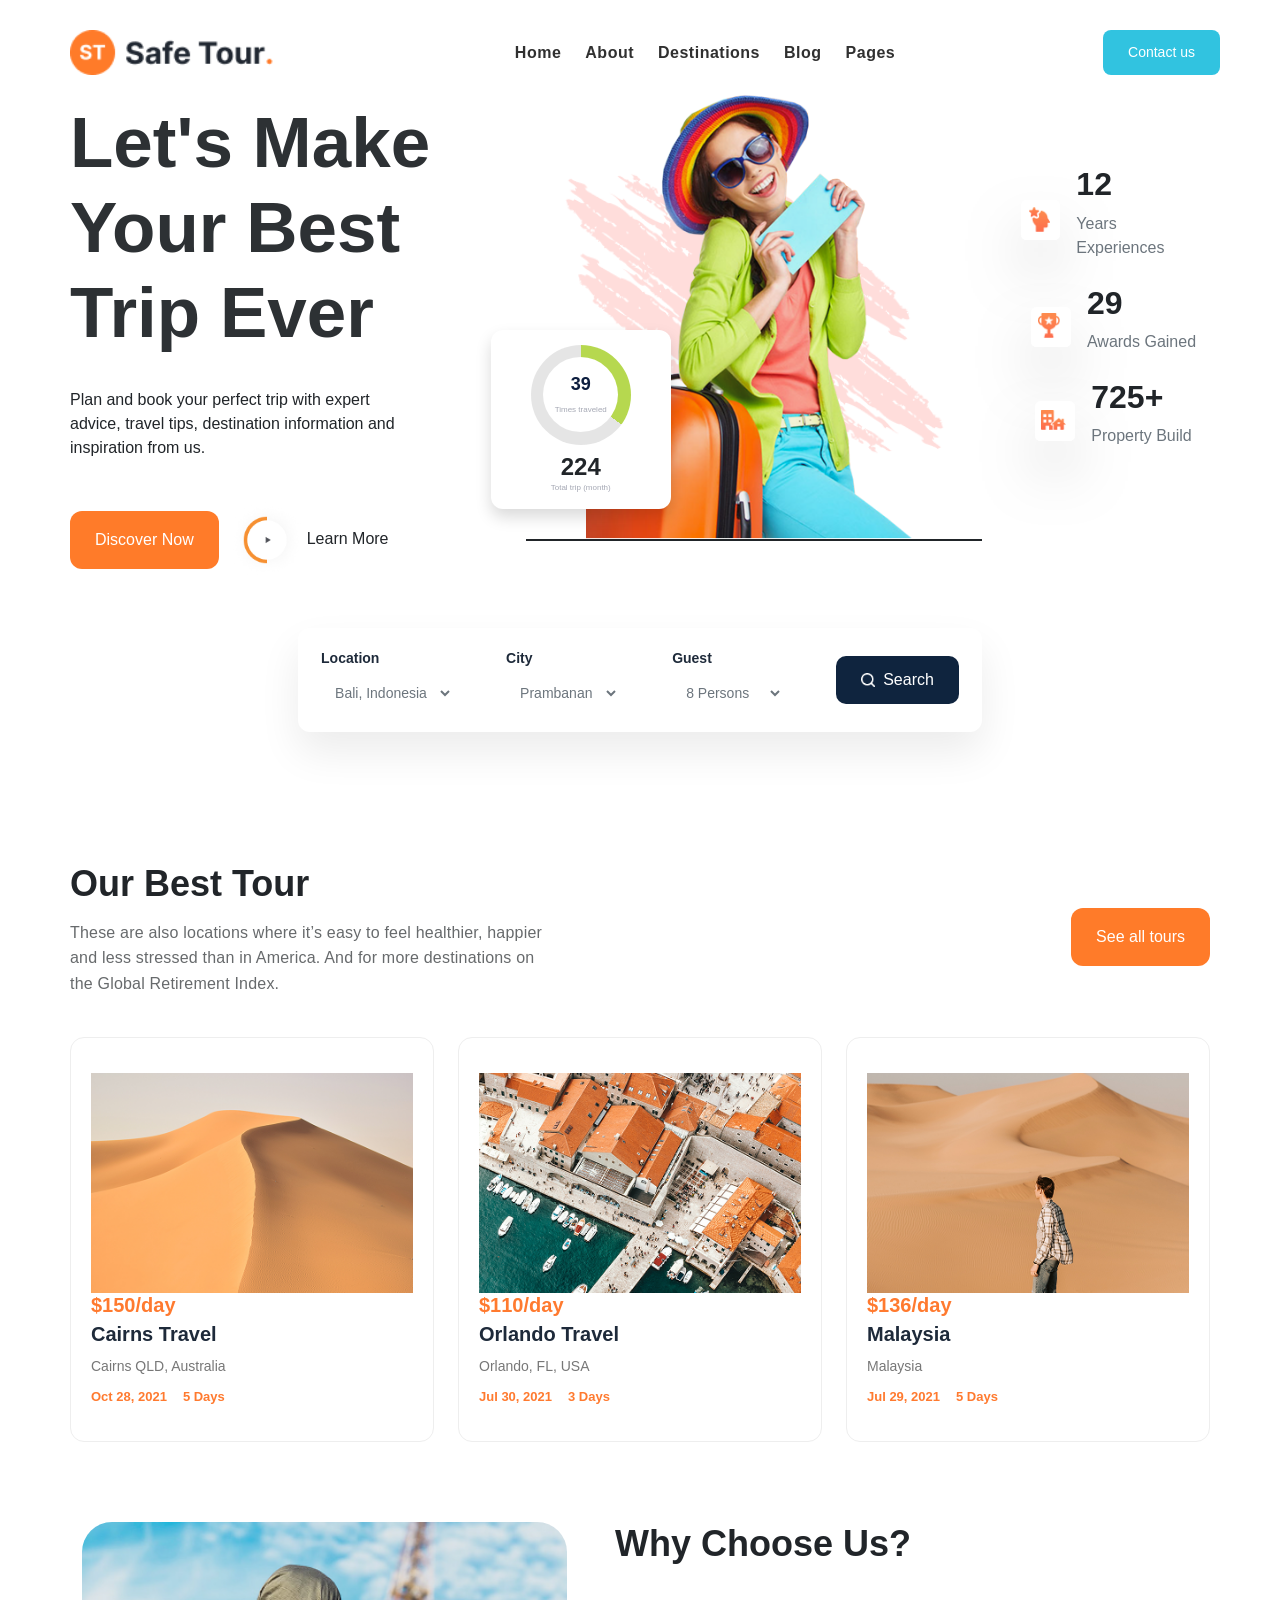
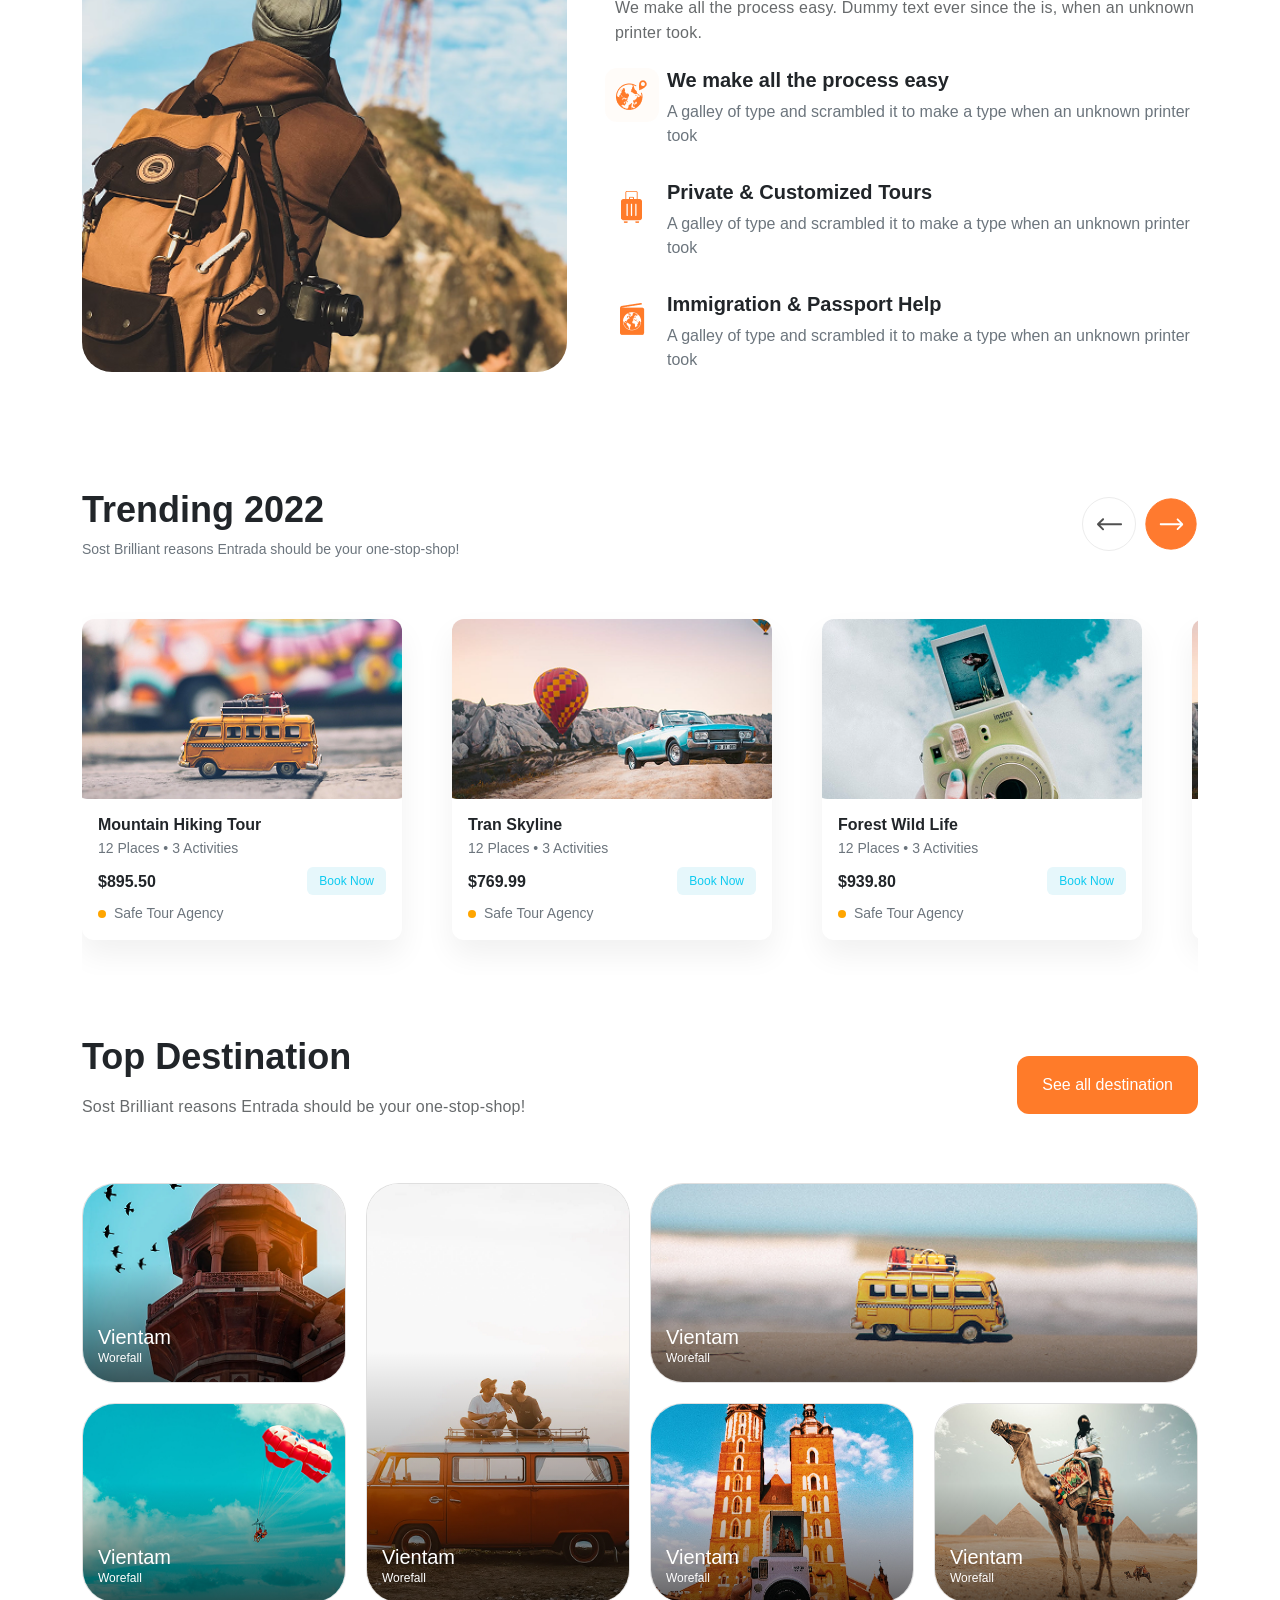
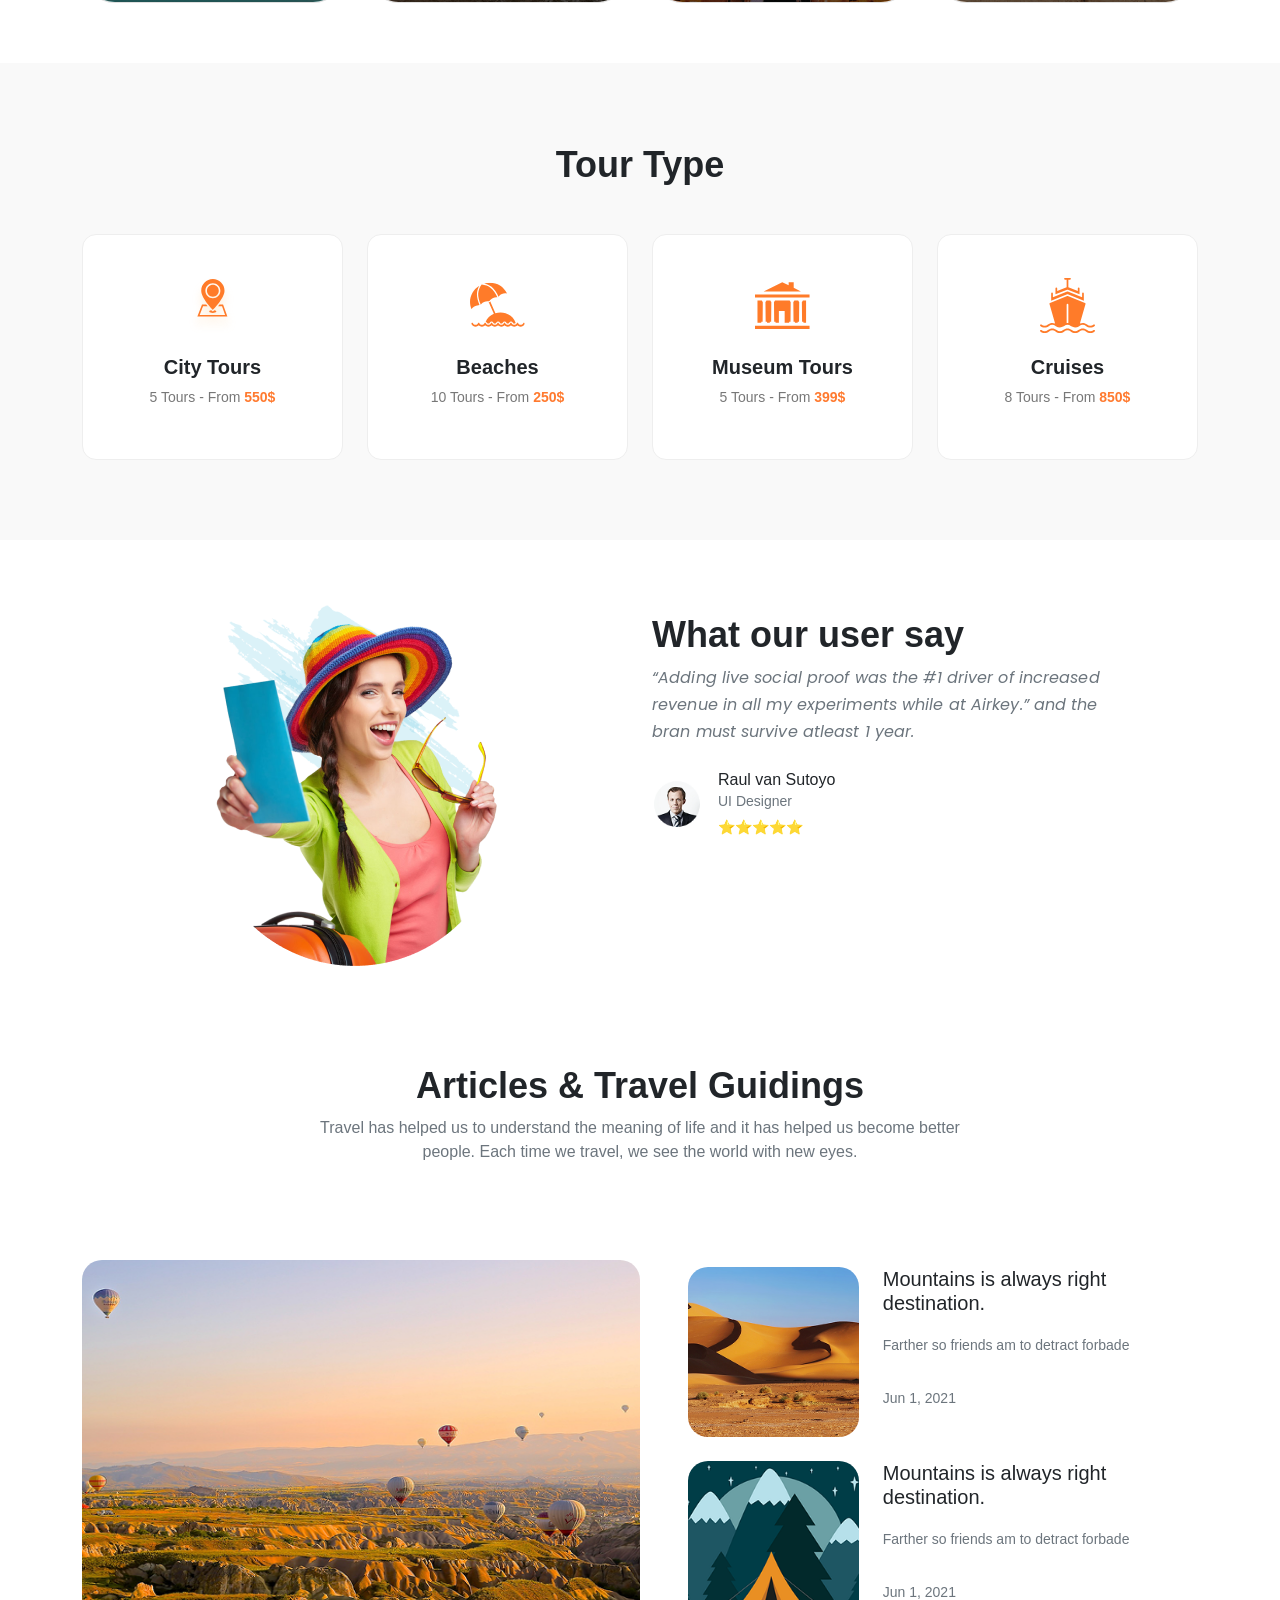
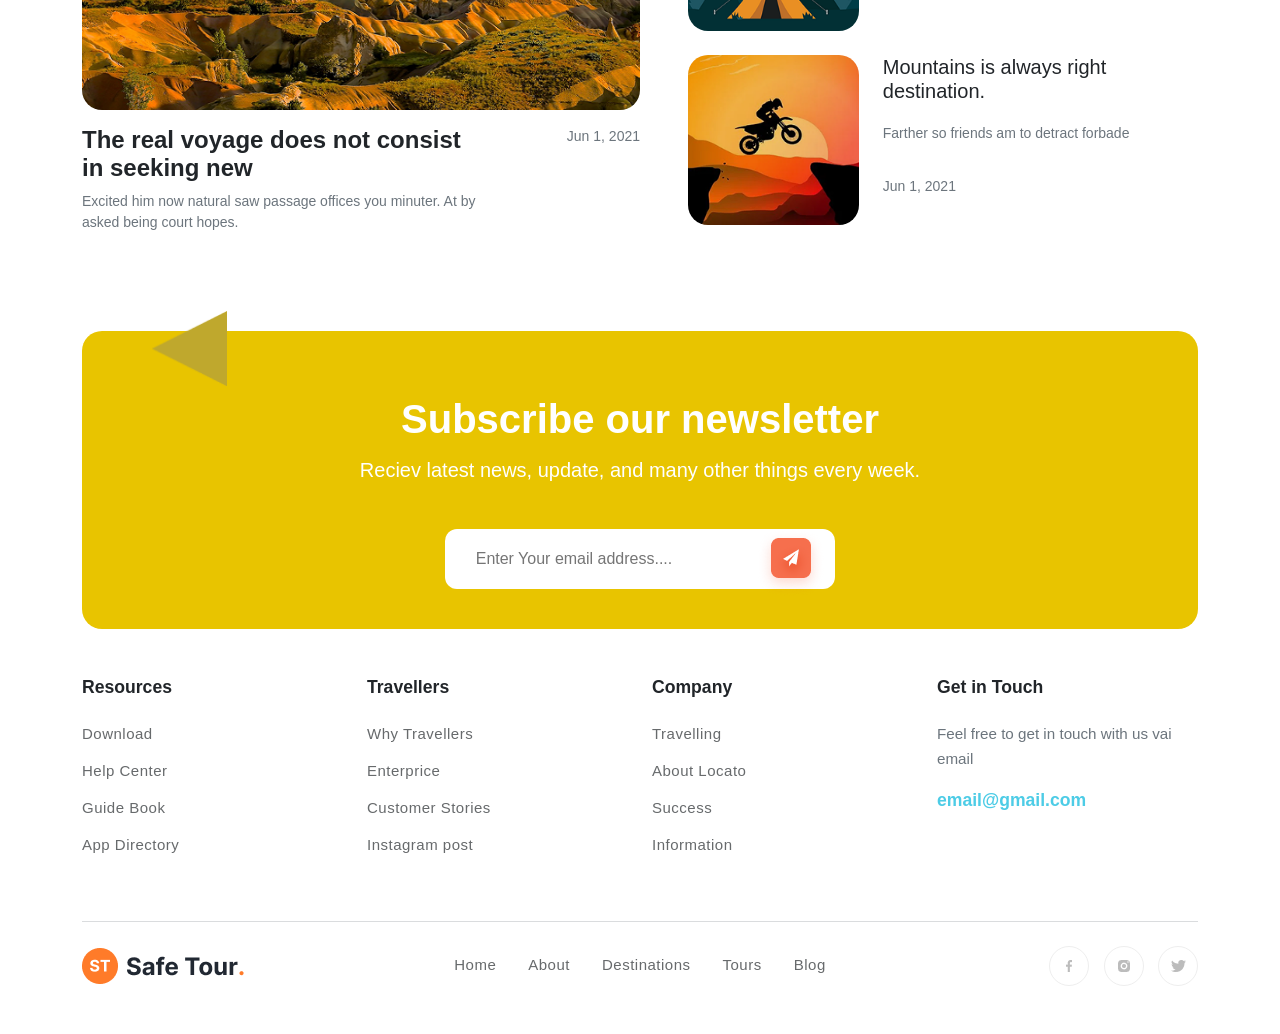
==== commit aa15b9e9: "update files" ====
--- a/index.html
+++ b/index.html
@@ -28,7 +28,7 @@
   </head>
 
   <body>
-    <header>
+   <header>
       <div class="container d-flex justify-content-between align-items-center px-3 px-lg-0">
         <figure class="d-flex logo-con gap-2 mb-0">
           <img src="./Assets/images/Logo-f.png" alt="Safe Tour Logo" />
@@ -41,6 +41,11 @@
             <li><a href="./destinations.html" class="text-decoration-none">Destinations</a></li>
             <li><a href="./blogs.html" class="text-decoration-none">Blog</a></li>
             <li><a href="./Vietnam-tour.html" class="text-decoration-none">Pages</a></li>
+              <!-- Mobile only Contact -->
+  <li class="nav-item d-block d-lg-none">
+    <a href="./contact.html" class="header-btn w-100 text-center text-decoration-none">Contact us</a>
+    
+  </li>
           </ul>
         </nav>
 
--- a/Assets/css/header.css
+++ b/Assets/css/header.css
@@ -184,11 +184,14 @@
 
   .nav-links a{
     font-size: 20px;
-    color: white;
+    color: white !important;
     display: inline-block;
     transition: all 0.3s ease;
   }
-
+.nav-links a:hover{
+  color: white;
+  
+}
   .nav-links li{
     width: 100%;
     padding-bottom: 8px;
--- a/Assets/css/our-tour.css
+++ b/Assets/css/our-tour.css
@@ -113,6 +113,6 @@
   }
 
   .tour-top-sec {
-    margin-top: -20px !important;
+    margin-top: -70px !important;
   }
 }
--- a/Assets/css/tour-types.css
+++ b/Assets/css/tour-types.css
@@ -76,6 +76,7 @@
 
   .tour-card{
     padding: 25px 15px;
+            background-color: #eeeeee;
   }
 
   .icon{
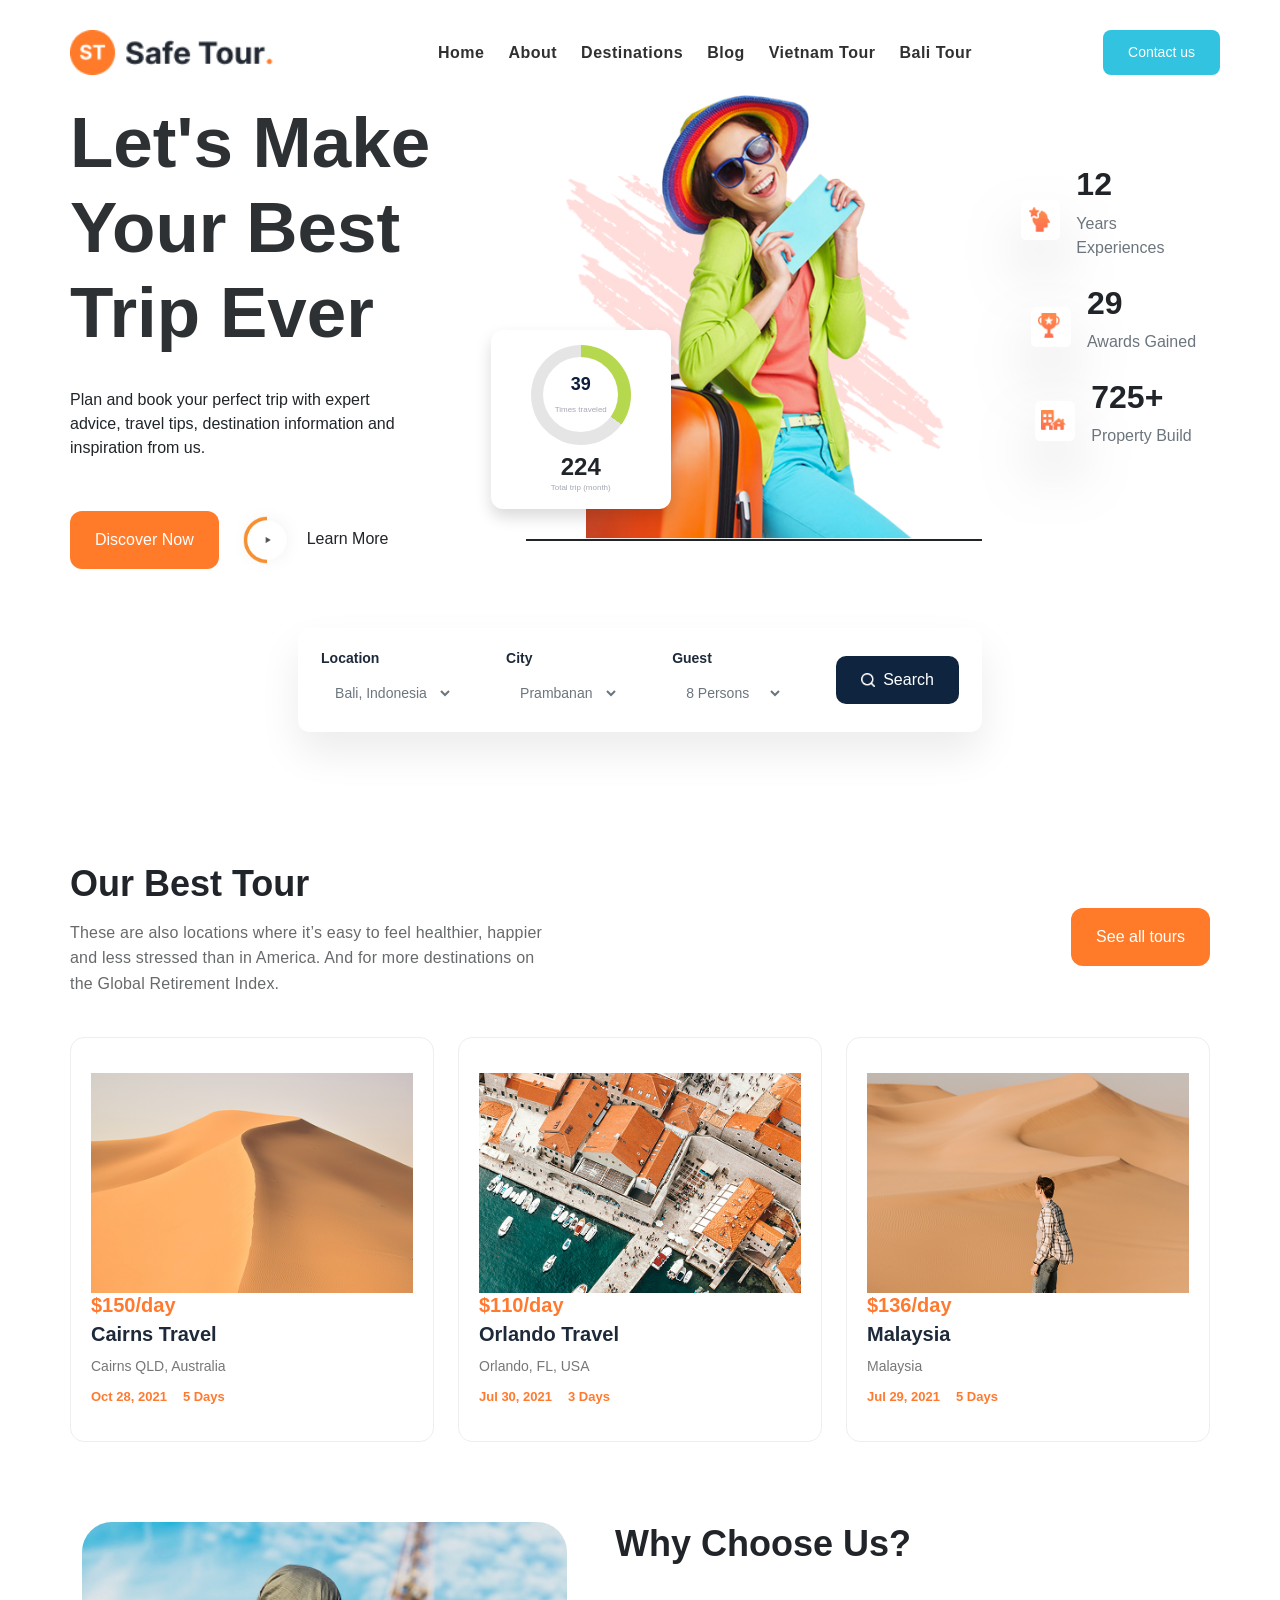
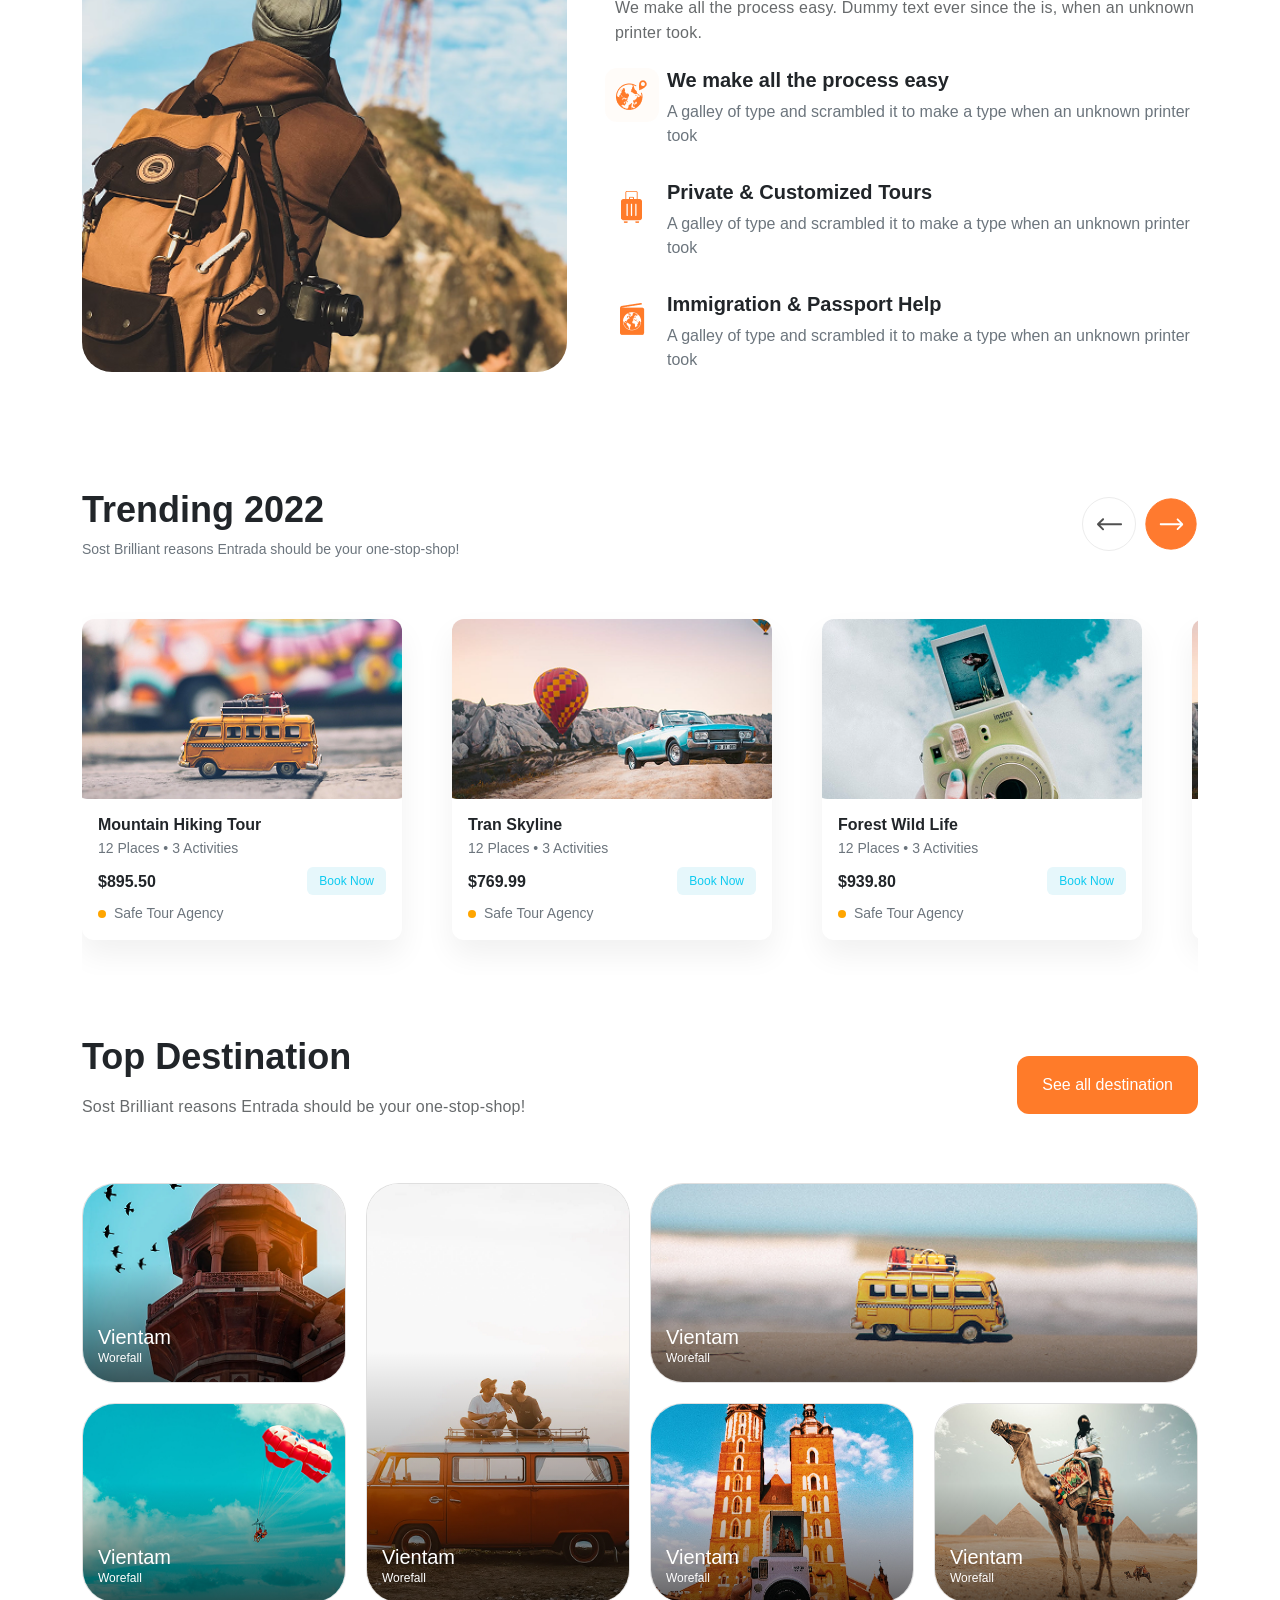
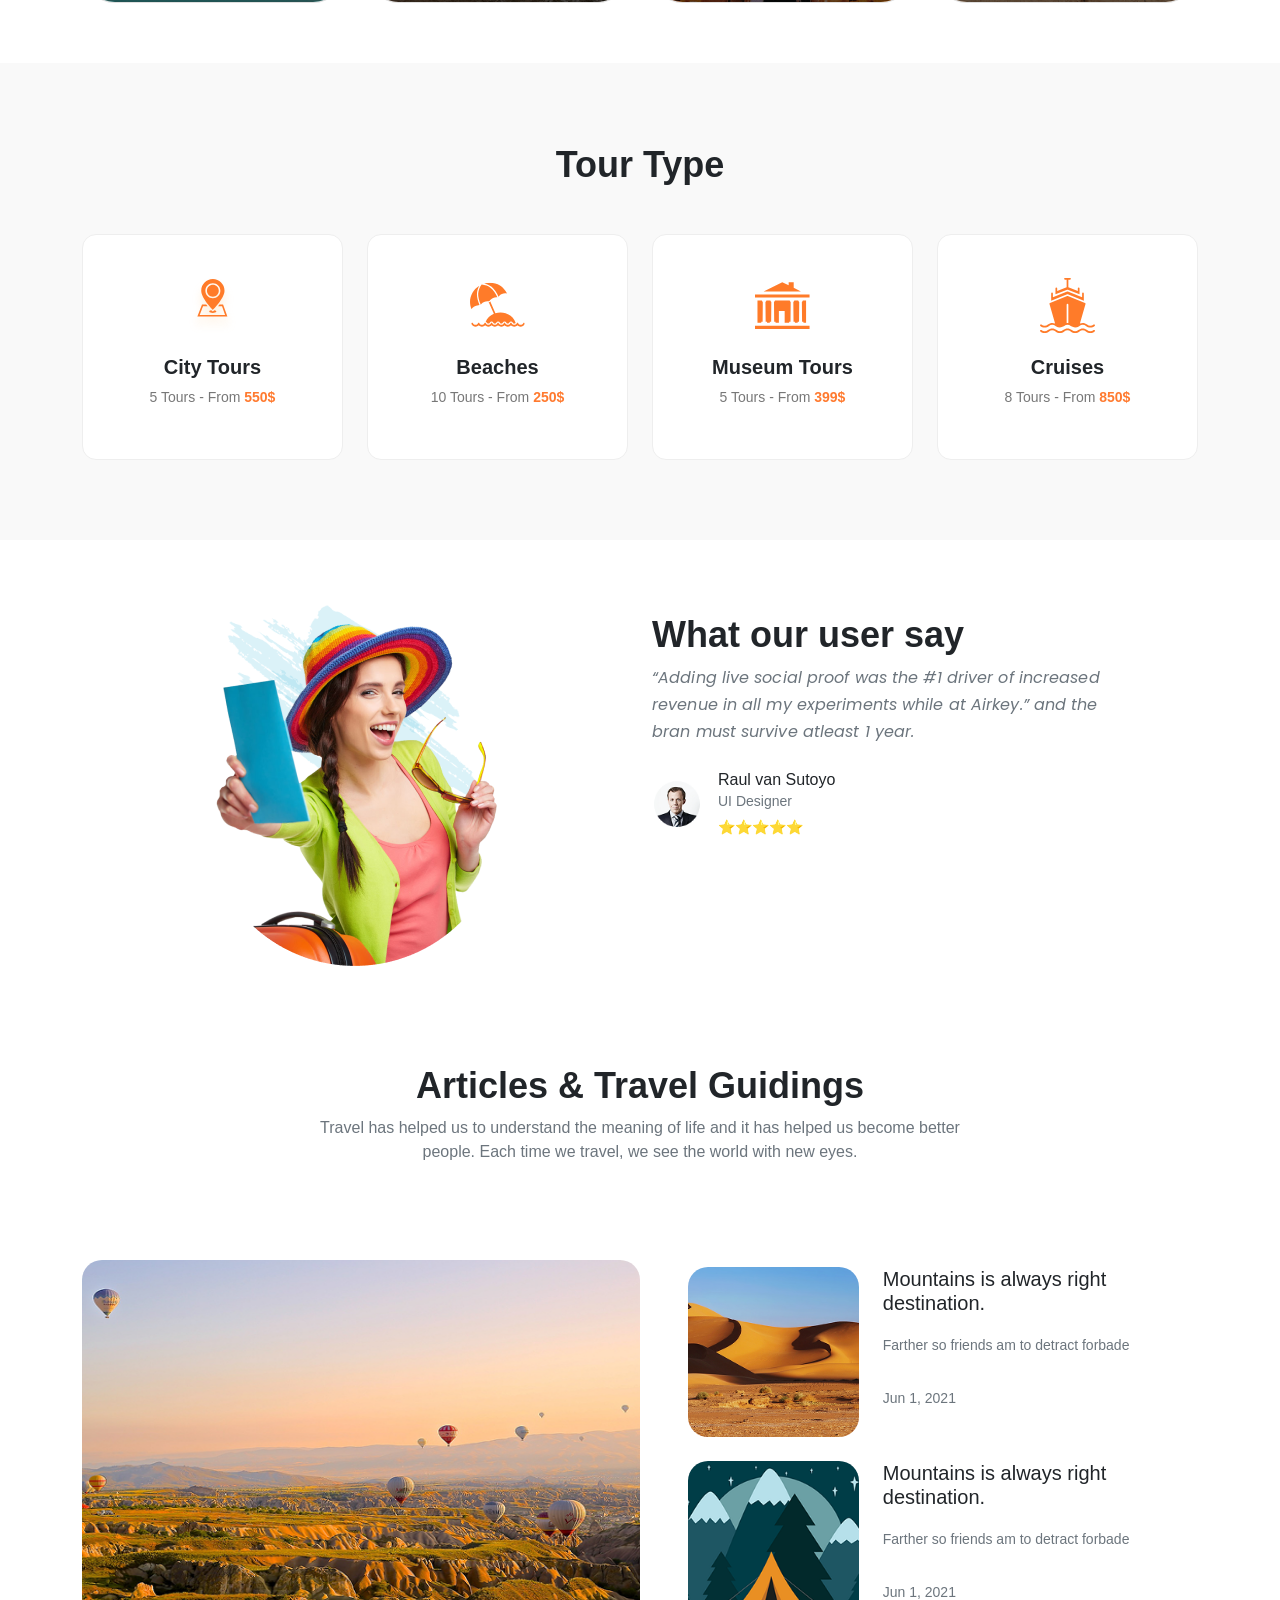
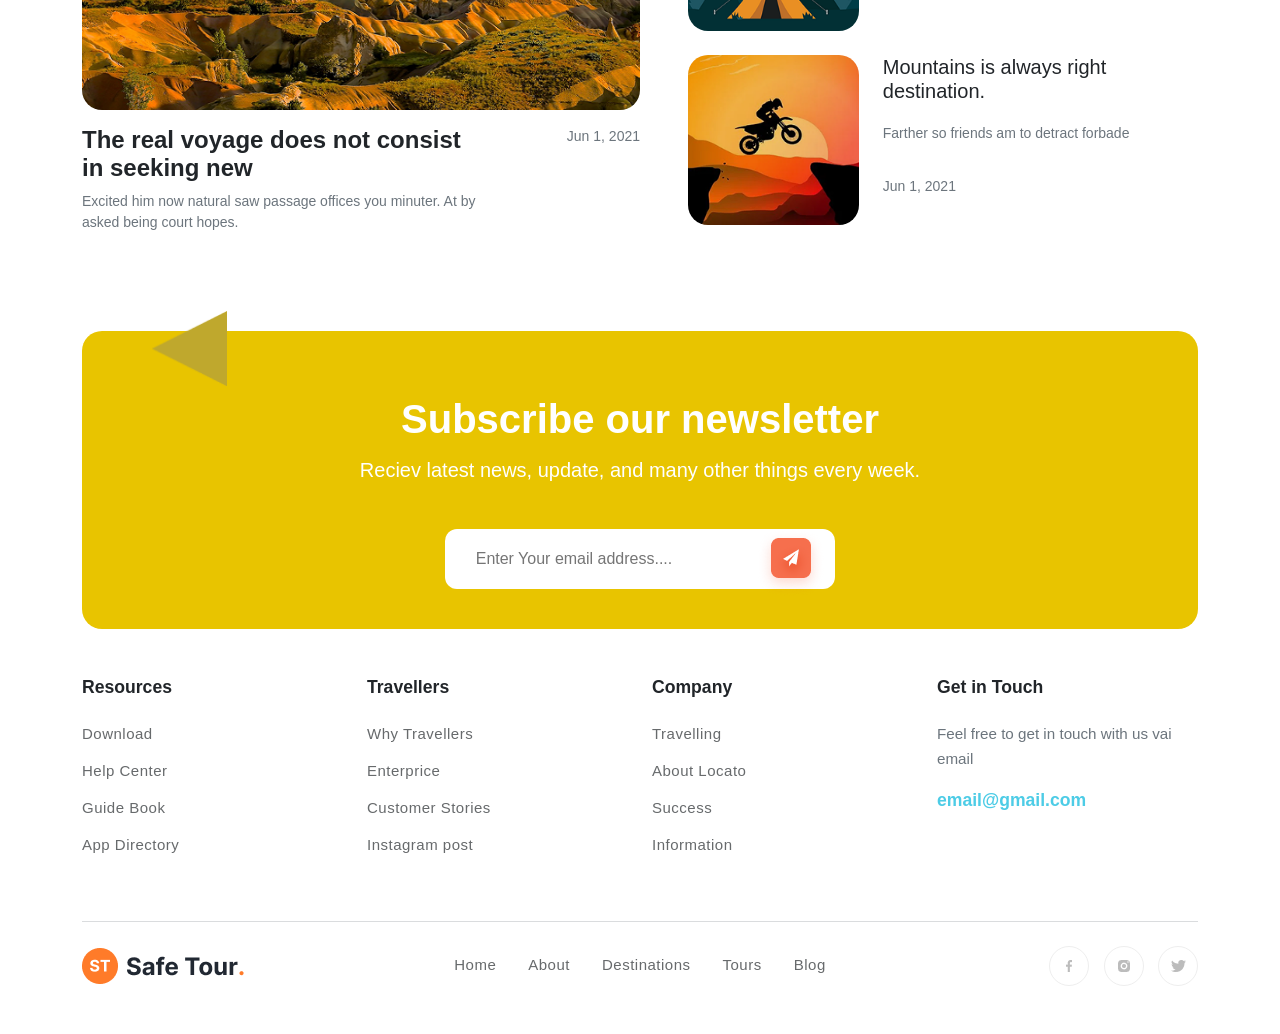
==== commit 46cb7974: "update files" ====
--- a/index.html
+++ b/index.html
@@ -40,7 +40,8 @@
             <li><a href="./about.html" class="text-decoration-none">About</a></li>
             <li><a href="./destinations.html" class="text-decoration-none">Destinations</a></li>
             <li><a href="./blogs.html" class="text-decoration-none">Blog</a></li>
-            <li><a href="./Vietnam-tour.html" class="text-decoration-none">Pages</a></li>
+            <li><a href="./Vietnam-tour.html" class="text-decoration-none">Vietnam Tour</a></li>
+            <li><a href="./bali-getaway.html" class="text-decoration-none">Bali Tour</a></li>
               <!-- Mobile only Contact -->
   <li class="nav-item d-block d-lg-none">
     <a href="./contact.html" class="header-btn w-100 text-center text-decoration-none">Contact us</a>
@@ -58,6 +59,7 @@
         </div>
       </div>
     </header>
+
 
     <main >
       <!-- hero section -->
--- a/Assets/css/header.css
+++ b/Assets/css/header.css
@@ -126,6 +126,7 @@
 .toggle-btn.active span:nth-child(3){
   transform: translateY(-9px) rotate(-45deg);
 }
+
 
 /* Large screens */
 @media (min-width: 1200px){
@@ -203,6 +204,36 @@
   .header-btn{
     display: none;
   }
+
+  /* drop down */
+    .dropdown-menu-custom {
+    position: static;
+    transform: none;
+    opacity: 1;
+    visibility: visible;
+    box-shadow: none;
+    background: transparent;
+    padding-left: 10px;
+    display: none;
+  }
+
+  .dropdown-menu-custom.show {
+    display: block;
+  }
+
+  .dropdown-menu-custom a {
+    color: white;
+    padding: 8px 0;
+  }
+
+  .dropdown-icon {
+    background: white;
+  }
+  .dropdown-icon {
+    width: 0px;
+    height: 10px;
+}
+
 }
 
 /* Mobile */
@@ -220,10 +251,12 @@
   margin-left: 0px;
 }
 
-/* .resp-pd{
-  padding-right: 25px !important;
-} */
-
+.dropdown-menu-custom.show {
+  display: block;
+  position: static;
+  background: transparent;
+  box-shadow: none;
+}
   
 
  
--- a/Assets/css/why-choose.css
+++ b/Assets/css/why-choose.css
@@ -19,5 +19,6 @@
 }
 .choose-sec-img img{
   height: 300px;
+      border-radius: 15px;
 }
 }
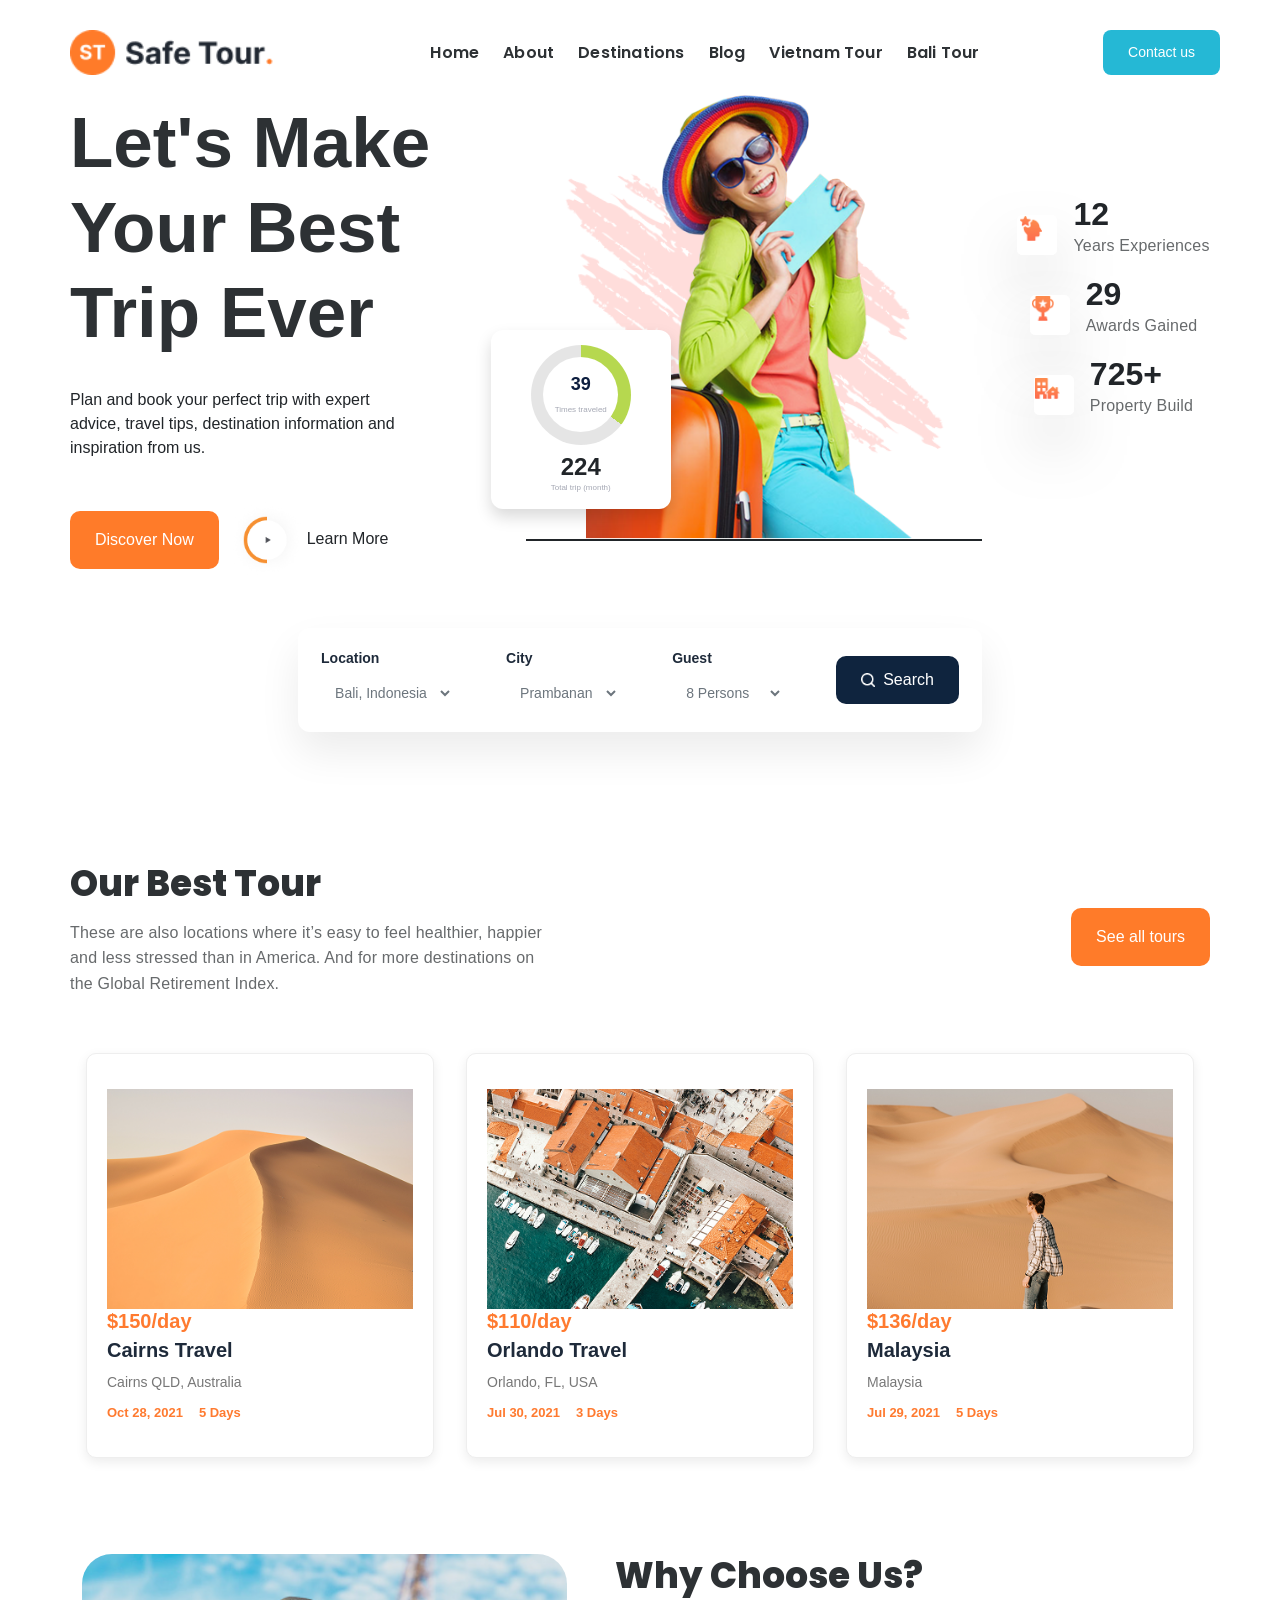
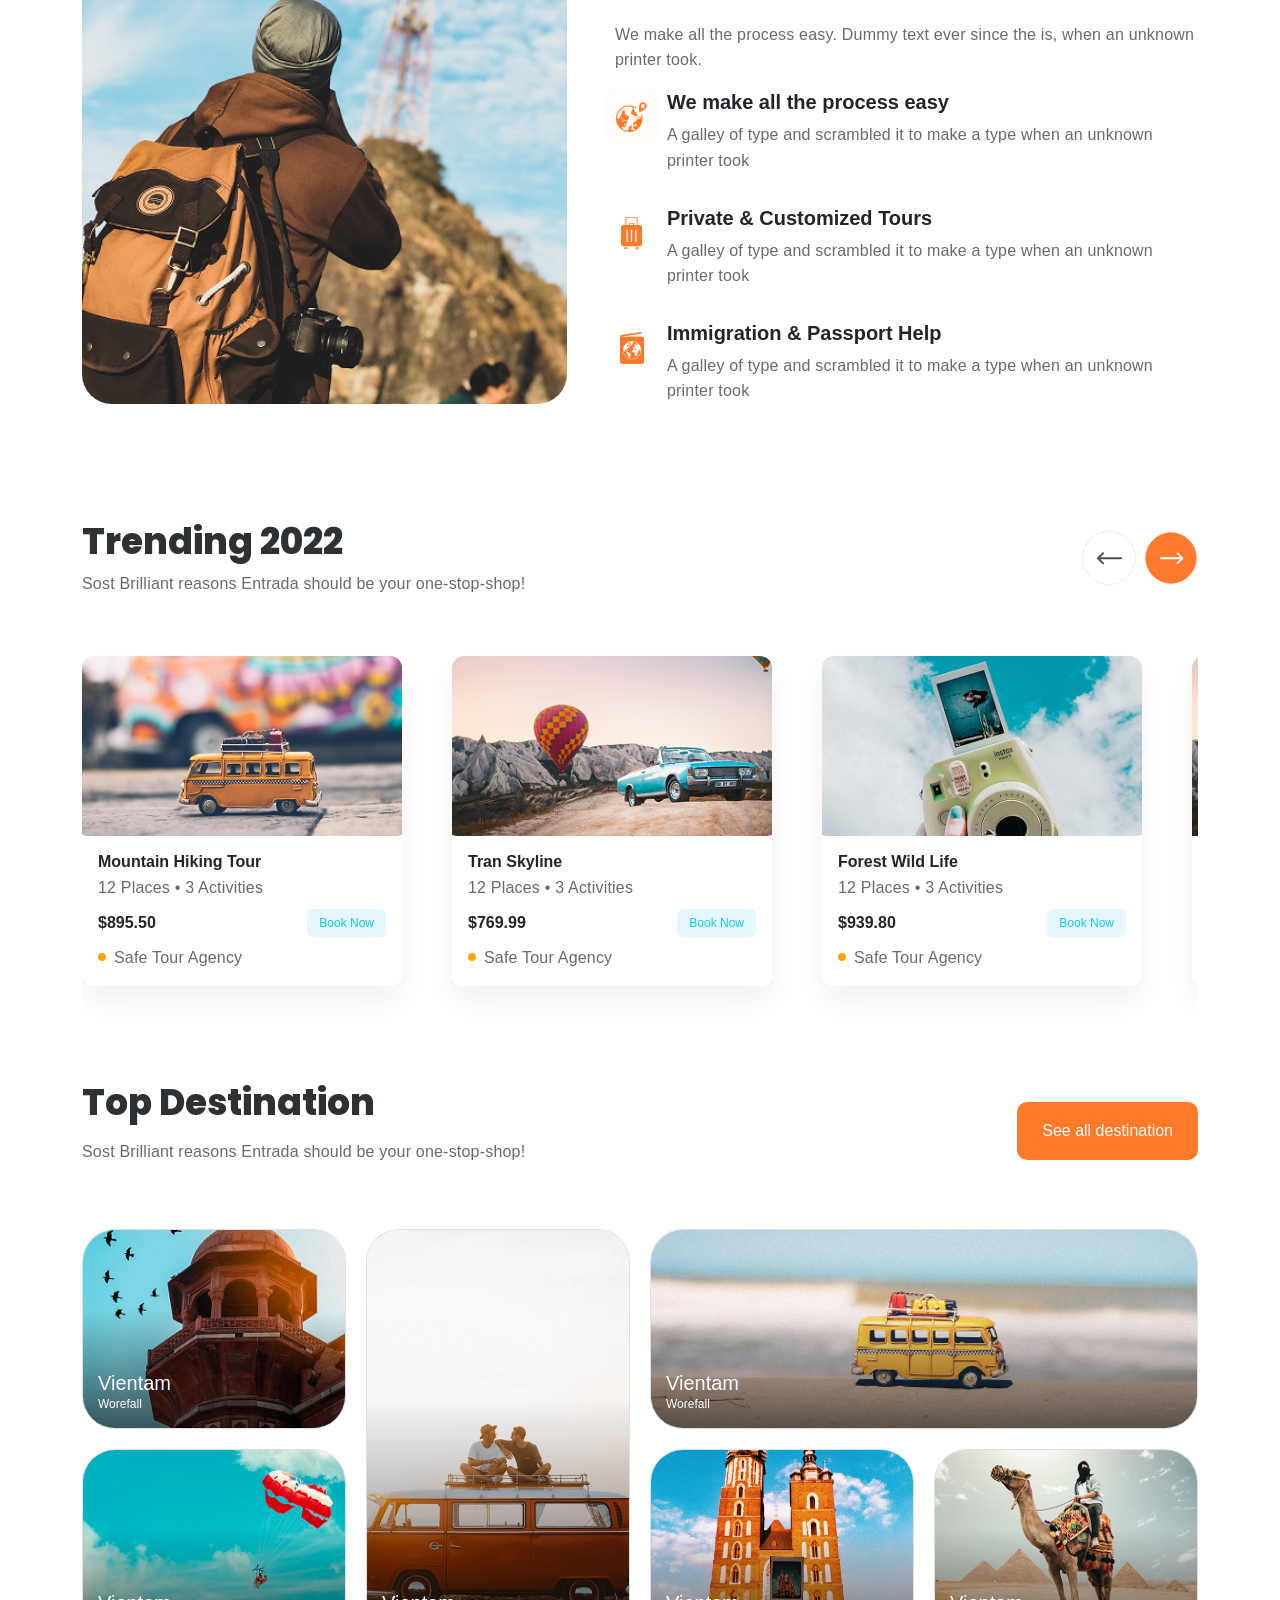
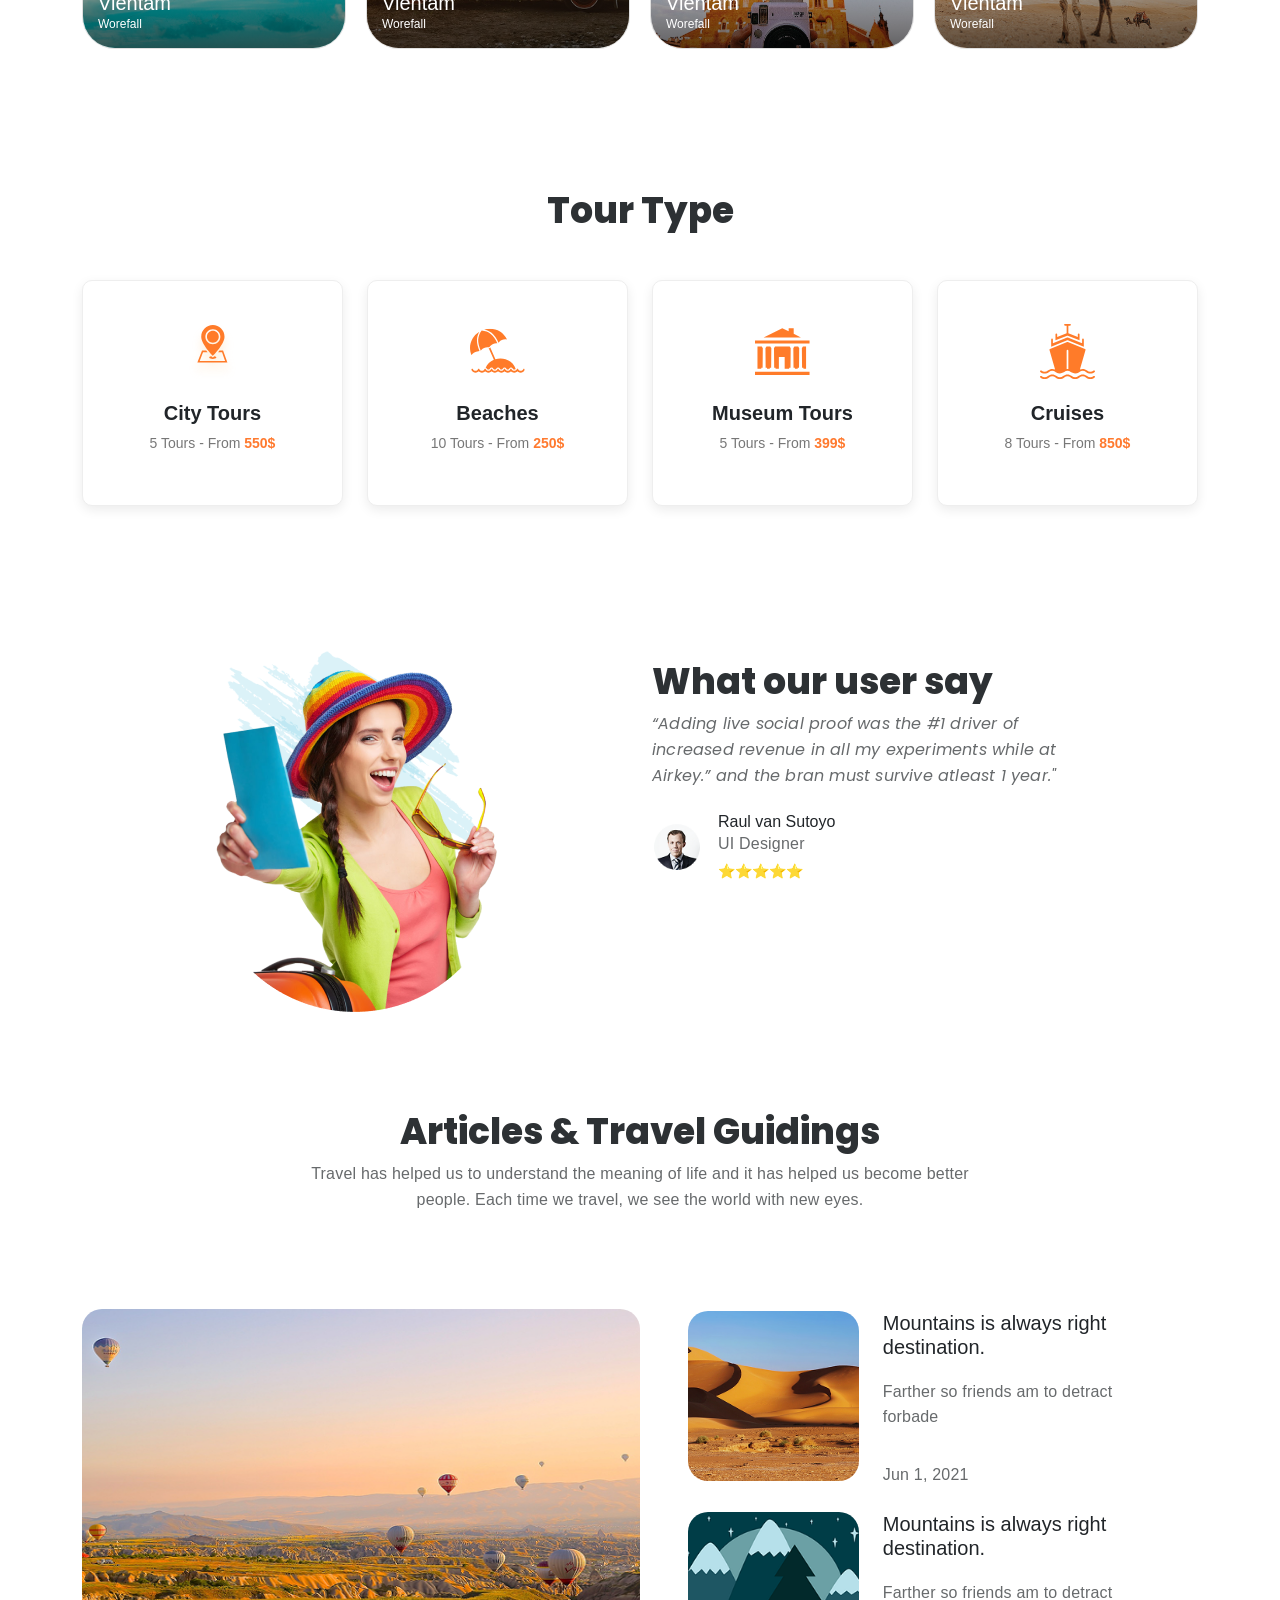
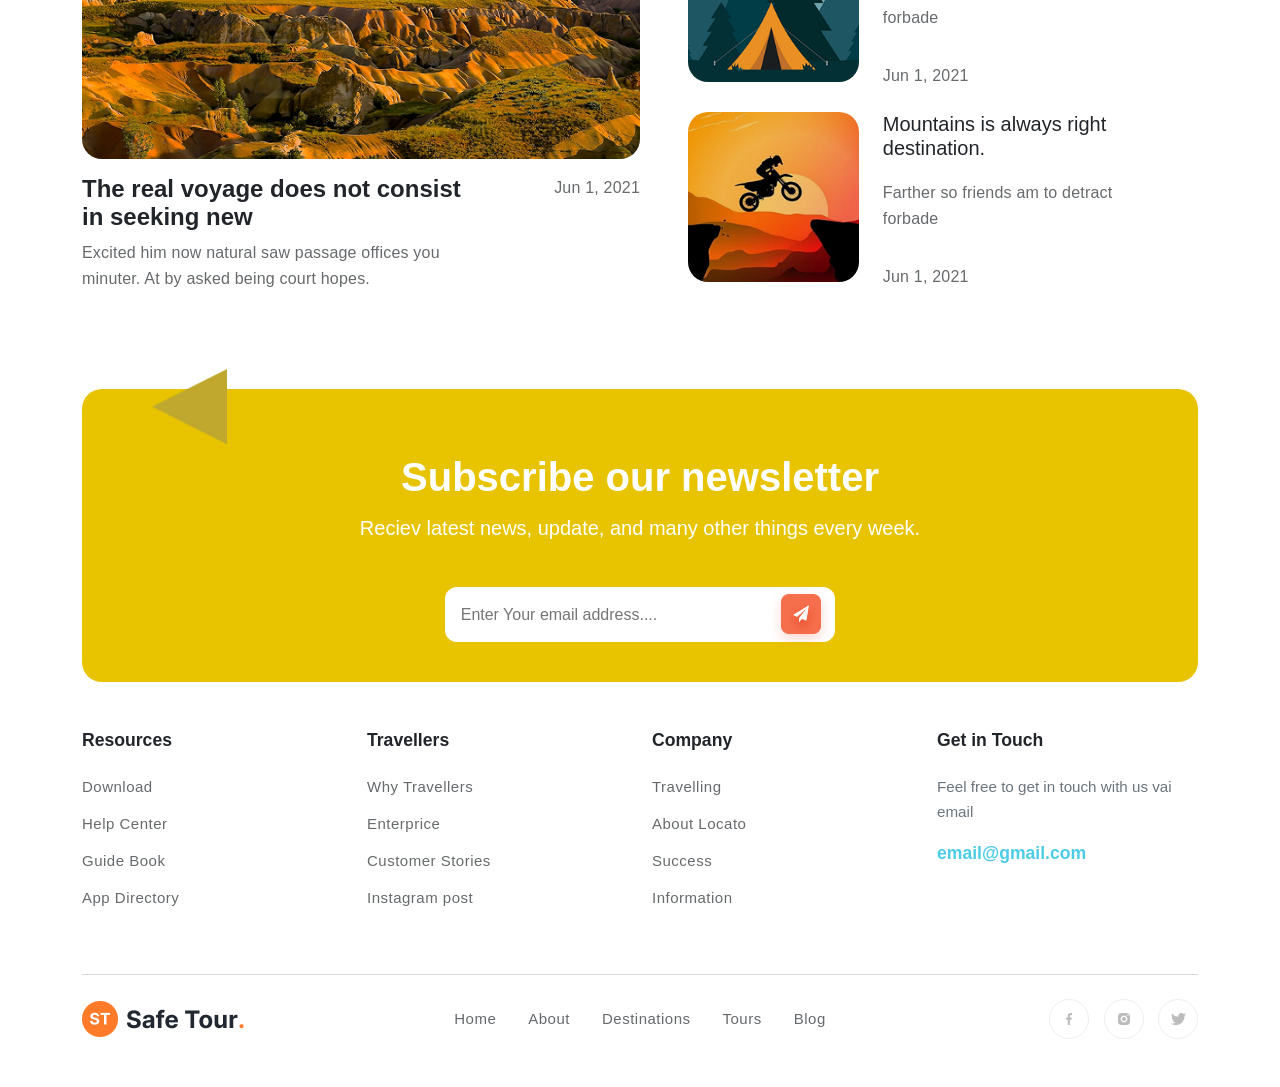
==== commit d7a68aa0: "update files" ====
--- a/index.html
+++ b/index.html
@@ -28,31 +28,62 @@
   </head>
 
   <body>
-   <header>
-      <div class="container d-flex justify-content-between align-items-center px-3 px-lg-0">
+    <header>
+      <div
+        class="container d-flex justify-content-between align-items-center px-3 px-lg-0"
+      >
         <figure class="d-flex logo-con gap-2 mb-0">
           <img src="./Assets/images/Logo-f.png" alt="Safe Tour Logo" />
         </figure>
 
         <nav class="nav-con" aria-label="Main Navigation">
-          <ul class="nav-links d-flex gap-4 mb-0">
-            <li><a href="./index.html" class="text-decoration-none">Home</a></li>
-            <li><a href="./about.html" class="text-decoration-none">About</a></li>
-            <li><a href="./destinations.html" class="text-decoration-none">Destinations</a></li>
-            <li><a href="./blogs.html" class="text-decoration-none">Blog</a></li>
-            <li><a href="./Vietnam-tour.html" class="text-decoration-none">Vietnam Tour</a></li>
-            <li><a href="./bali-getaway.html" class="text-decoration-none">Bali Tour</a></li>
-              <!-- Mobile only Contact -->
-  <li class="nav-item d-block d-lg-none">
-    <a href="./contact.html" class="header-btn w-100 text-center text-decoration-none">Contact us</a>
-    
-  </li>
+          <ul class="nav-links d-flex gap-2 gap-lg-4 mb-0">
+            <li>
+              <a href="./index.html" class="text-decoration-none">Home</a>
+            </li>
+            <li>
+              <a href="./about.html" class="text-decoration-none">About</a>
+            </li>
+            <li>
+              <a href="./destinations.html" class="text-decoration-none"
+                >Destinations</a
+              >
+            </li>
+            <li>
+              <a href="./blogs.html" class="text-decoration-none">Blog</a>
+            </li>
+            <li>
+              <a href="./Vietnam-tour.html" class="text-decoration-none"
+                >Vietnam Tour</a
+              >
+            </li>
+            <li>
+              <a href="./bali-getaway.html" class="text-decoration-none"
+                >Bali Tour</a
+              >
+            </li>
+            <!-- Mobile only Contact -->
+            <li class="nav-item d-block d-lg-none border-bottom-0">
+              <a
+                href="./contact.html"
+                class="header-btn w-100 text-center text-decoration-none"
+              >
+                Contact us</a
+              >
+            </li>
           </ul>
         </nav>
 
-        <a href="./contact.html" class="header-btn text-decoration-none">Contact us</a>
-
-        <div class="toggle-btn resp-pd" id="burger" role="button" aria-label="Menu">
+        <a href="./contact.html" class="header-btn text-decoration-none"
+          >Contact us</a
+        >
+
+        <div
+          class="toggle-btn resp-pd"
+          id="burger"
+          role="button"
+          aria-label="Menu"
+        >
           <span></span>
           <span></span>
           <span></span>
@@ -75,11 +106,11 @@
               </p>
 
               <div class="d-flex align-items-center gap-1">
-                <a href="#" class="btn btn-color-dis text-white px-4 py-3"
+                <a href="./about.html" class="btn btn-color-dis text-white px-lg-4 px-3 py-lg-3 py-2"
                   >Discover Now</a
                 >
                 <a
-                  href="#"
+                  href="./about.html"
                   class="text-dark play-btn-hero text-decoration-none px-1"
                 >
                   <img src="./Assets/images/Play.png" alt="" />Learn More</a
@@ -118,36 +149,36 @@
             <div class="right-hero">
               <div class="d-flex flex-column align-items-center right-card">
                 <div class="">
-                  <div class="d-flex align-items-center stat-box p-1">
-                    <div class="icon-box me-3">
+                  <div class="d-flex align-items-center stat-box  ">
+                    <div class="icon-box me-1 me-lg-3">
                       <img src="./Assets/images/hero-card-icon-1.png" alt="" />
                     </div>
                     <div>
-                      <h2 class="fw-bold">12</h2>
+                      <h2 class="fw-bold mb-0 ">12</h2>
                       <p class="text-muted">Years Experiences</p>
                     </div>
                   </div>
                 </div>
 
                 <div class="">
-                  <div class="d-flex align-items-center stat-box p-1">
-                    <div class="icon-box me-3">
+                  <div class="d-flex align-items-center stat-box ">
+                    <div class="icon-box me-1 me-lg-3">
                       <img src="./Assets/images/hero-card-icon-2.png" alt="" />
                     </div>
                     <div>
-                      <h2 class="fw-bold">29</h2>
+                      <h2 class="fw-bold mb-0">29</h2>
                       <p class="text-muted">Awards Gained</p>
                     </div>
                   </div>
                 </div>
 
                 <div class="">
-                  <div class="d-flex align-items-center stat-box p-1">
-                    <div class="icon-box me-3">
+                  <div class="d-flex align-items-center stat-box">
+                    <div class="icon-box me-1 me-lg-3">
                       <img src="./Assets/images/hero-card-icon-3.png" alt="" />
                     </div>
                     <div>
-                      <h2 class="fw-bold">725+</h2>
+                      <h2 class="fw-bold mb-0">725+</h2>
                       <p class="text-muted">Property Build</p>
                     </div>
                   </div>
@@ -216,13 +247,13 @@
                 destinations on the Global Retirement Index.
               </p>
             </div>
-            <a href="#" class="btn btn-color-dis text-white px-4 py-3"
+            <a href="./destinations.html" class="btn btn-color-dis text-white px-lg-4 px-3 py-lg-3 py-2"
               >See all tours</a
             >
           </div>
 
-          <div class="row g-4  p-0">
-            <div class="col-lg-4 ">
+          <div class="row g-4  p-0 mx-1 mx-lg-0">
+            <div class="col-lg-4 p-0 p-lg-3">
               <div class="tour-card mx-auto">
                 <img src="./Assets/images/our-tour-img-1.png" alt="" />
                 <div class="tour-content">
@@ -237,7 +268,7 @@
               </div>
             </div>
 
-            <div class="col-lg-4 ">
+            <div class="col-lg-4 p-0 p-lg-3">
               <div class="tour-card">
                 <img src="./Assets/images/our-tour-img-2.png" alt="" />
                 <div class="tour-content">
@@ -252,7 +283,7 @@
               </div>
             </div>
 
-            <div class="col-lg-4 ">
+            <div class="col-lg-4 p-0 p-lg-3">
               <div class="tour-card">
                 <img src="./Assets/images/our-tour-img-3.png" alt="" />
                 <div class="tour-content">
@@ -343,7 +374,7 @@
               </p>
             </div>
 
-            <div class="d-flex gap-2">
+            <div class="d-flex gap-2  ">
               <button class="nav-btn prev">
                 <svg
                   width="16"
@@ -531,7 +562,7 @@
                 Sost Brilliant reasons Entrada should be your one-stop-shop!
               </p>
             </div>
-            <a href="#" class="btn btn-color-dis text-white px-4 py-3"
+            <a href="./destinations.html" class="btn btn-color-dis text-white px-lg-4 px-3 py-lg-3 py-2"
               >See all destination</a
             >
           </div>
@@ -663,7 +694,7 @@
               <p class="testimonial-text text-muted">
                 “Adding live social proof was the #1 driver of increased revenue
                 in all my experiments while at Airkey.” and the bran must
-                survive atleast 1 year.
+                survive atleast 1 year."
               </p>
 
               <div
@@ -832,7 +863,7 @@
                 class=""
               />
               <a href=""
-                ><img src="./Assets/images/Send.png" alt="" class="pt-2"
+                ><img src="./Assets/images/Send.png" alt="" class="pt-2 me-0"
               /></a>
             </div>
           </div>
@@ -886,7 +917,7 @@
 
         <div class="row align-items-center gy-4">
           <div class="col-12 col-lg-3 text-center text-lg-start">
-            <img src="./Assets/images/Logo-f.png" alt="Safe Tour Logo" />
+           <a href="./index.html"><img src="./Assets/images/Logo-f.png" alt="Safe Tour Logo" /></a> 
           </div>
 
           <div class="col-12 col-lg-6">
@@ -894,10 +925,10 @@
               <li class="nav-item"><a class="nav-link" href="./index.html">Home</a></li>
               <li class="nav-item"><a class="nav-link" href="./about.html">About</a></li>
               <li class="nav-item">
-                <a class="nav-link" href="#">Destinations</a>
+                <a class="nav-link" href="./destinations.html">Destinations</a>
               </li>
-              <li class="nav-item"><a class="nav-link" href="#">Tours</a></li>
-              <li class="nav-item"><a class="nav-link" href="#">Blog</a></li>
+              <li class="nav-item"><a class="nav-link" href="./Vietnam-tour.html">Tours</a></li>
+              <li class="nav-item"><a class="nav-link" href="./blogs.html">Blog</a></li>
             </ul>
           </div>
 
--- a/Assets/css/header.css
+++ b/Assets/css/header.css
@@ -60,10 +60,11 @@
 .nav-links a{
   position: relative;
   display: inline-block;
-  color: rgb(48, 48, 48);
+  color: rgba(45, 49, 52, 1);
   font-size: 16px;
-  letter-spacing: 0.5px;
+  letter-spacing: 0.2px;
   font-weight: 600;
+  font-family: 'Poppins', sans-serif !important;
 }
 
 .nav-links a::after{
@@ -81,6 +82,8 @@
   width: 100%;
 }
 
+
+
 .nav-links a:hover{
   color: black;
   
@@ -88,7 +91,7 @@
 
 .header-btn{
       margin-right: -10px;
-  background-color: #31c3e0;
+  background-color: #25b8d5;
   color: white;
   padding: 12px 25px;
   border-radius: 8px;
@@ -149,13 +152,22 @@
 /* Tablets */
 @media (max-width: 991px){
 
+    /* header{
+      background-color: white !important;
+    } */
+
+
+  .nav-links a:hover::after{
+  width: 0% !important;
+}
+
   .toggle-btn{
     display: flex;
   }
 
  .nav-con{
     position: fixed;
-    top: 60px;
+    top: 67px;
     right: -100%;  
     width: 100%;
     height: 100%;
--- a/Assets/css/style.css
+++ b/Assets/css/style.css
@@ -15,7 +15,14 @@
 
 }
 
-
+.text-muted{
+  font-size: 16px !important;
+  line-height: 1.6 !important;
+  letter-spacing: 0.2px !important;
+  color: rgba(103, 106, 108, 1) !important;
+  font-family: 'Inter', sans-serif !important;
+  font-weight: 400 !important;
+}
 
 
 
--- a/Assets/css/hero.css
+++ b/Assets/css/hero.css
@@ -35,7 +35,7 @@
   padding-right: 120px;
 }
 .btn-color-dis{
-  border-radius: 12px !important;
+  border-radius: 10px !important;
   background-color: rgba(255, 123, 41, 1);
 }
 
@@ -105,7 +105,6 @@
     width: 40px;
     background-color: rgba(255, 255, 255, 0.982);
    border-radius: 5px;
-   padding: 5px;
    border: 0.1px solid  rgba(255, 255, 255, 1);
    box-shadow: 0px 30px 60px -10px rgba(0, 0, 0, 0.5);
 }
@@ -207,9 +206,10 @@
     margin-left: 0px;
     display: flex;
     flex-direction: row !important; 
-           gap: 5px;
+           gap: 20px;
         flex-wrap: wrap;
-                justify-content: center;
+                justify-content: flex-start;
+               
 }
 .search-box {
     padding: 0px ; 
@@ -220,4 +220,12 @@
      margin-top: -33px;
              padding-bottom: 20px;
 }
+.icon-box {
+    height: 35px;
+    width: 29px;
+        }
+        .play-btn-hero img {
+    height: 65px;
+    width: 65px;
+}
 }
--- a/Assets/css/our-tour.css
+++ b/Assets/css/our-tour.css
@@ -9,11 +9,13 @@
 }
 
 .tour-desc{
-  color: rgba(103, 106, 108, 1);
   font-size: 16px;
   line-height: 1.6;
   margin-top: 15px;
   letter-spacing: 0.2px;
+  color: rgba(103, 106, 108, 1) !important;
+  font-family: 'Inter', sans-serif !important;
+  font-weight: 500;
 }
 
 .tour-section.tour-card{
@@ -77,7 +79,7 @@
 @media (max-width: 576px){
 
   .tour-section{
-    padding: 50px 10px;
+    padding: 50px 5px;
   }
 
   .tour-title{
--- a/Assets/css/tour-types.css
+++ b/Assets/css/tour-types.css
@@ -1,11 +1,12 @@
 .tour-type-section{
   padding: 80px 0;
-  background: #f9f9f9;
 }
 
 .tour-heading{
   font-size: 36px;
   font-weight: 800;
+  color: rgba(45, 49, 52, 1);
+  font-family: 'Poppins', sans-serif !important;
 }
 
 .tour-card{
@@ -15,6 +16,8 @@
   border: 1px solid #eee;
   transition: 0.3s;
   height: 100%;
+  box-shadow: 0 4px 12px rgba(0,0,0,0.08);
+  border-radius: 10px;
 }
 
 .icon{
@@ -67,7 +70,7 @@
 
 @media (max-width: 576px){
   .tour-type-section{
-    padding: 50px 10px;
+    padding: 20px 10px;
   }
 
   .tour-heading{
@@ -76,7 +79,9 @@
 
   .tour-card{
     padding: 25px 15px;
-            background-color: #eeeeee;
+    background-color: #fff;
+  box-shadow: 0 4px 12px rgba(0,0,0,0.08);
+  border-radius: 10px;
   }
 
   .icon{
--- a/Assets/css/subscribe.css
+++ b/Assets/css/subscribe.css
@@ -7,7 +7,7 @@
 
 .sub-con-img{
   margin-top: -30px;
-  padding-left: 70px;
+  padding-left: 70px; 
 }
 
 .sub-con-img img{
@@ -20,8 +20,8 @@
 .sub-search-box{
   background-color: rgba(255, 255, 255, 1);
   border-radius: 12px;
-  padding: 20px 10px;
-  height: 60px;
+  padding: 20px 0px;
+  height: 55px;
   width: 35%;
   margin: auto;
   text-align: center;
@@ -32,7 +32,7 @@
 
 .sub-search-box input{
   width: 80%;
-  padding: 10px 20px;
+  padding: 5px 15px;
   border: 1px solid white;
   border-radius: 10px;
 }
@@ -42,7 +42,6 @@
   border: 1px solid transparent;
   box-shadow: 0 0 0 2px rgba(226, 231, 232, 0.295); 
 }
-
 
 @media (max-width:480px) {
   .sub-search-box{
